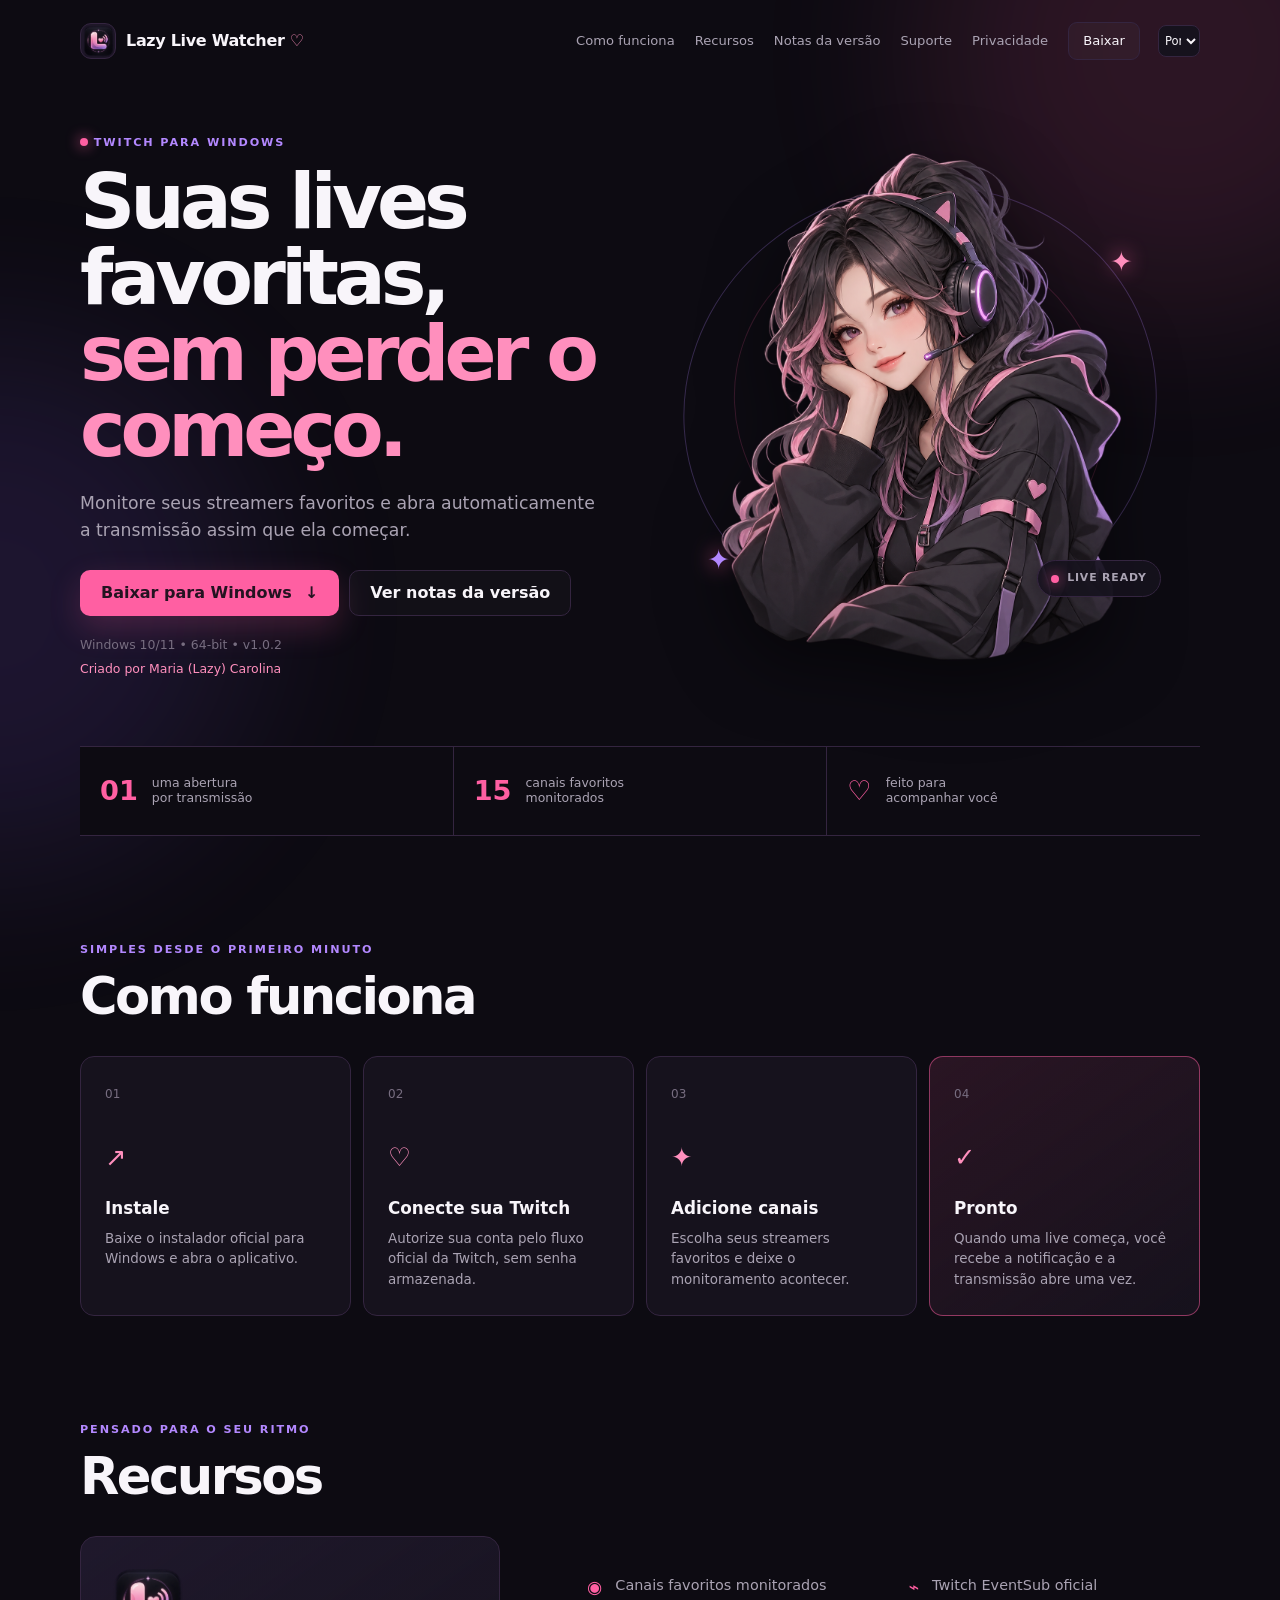
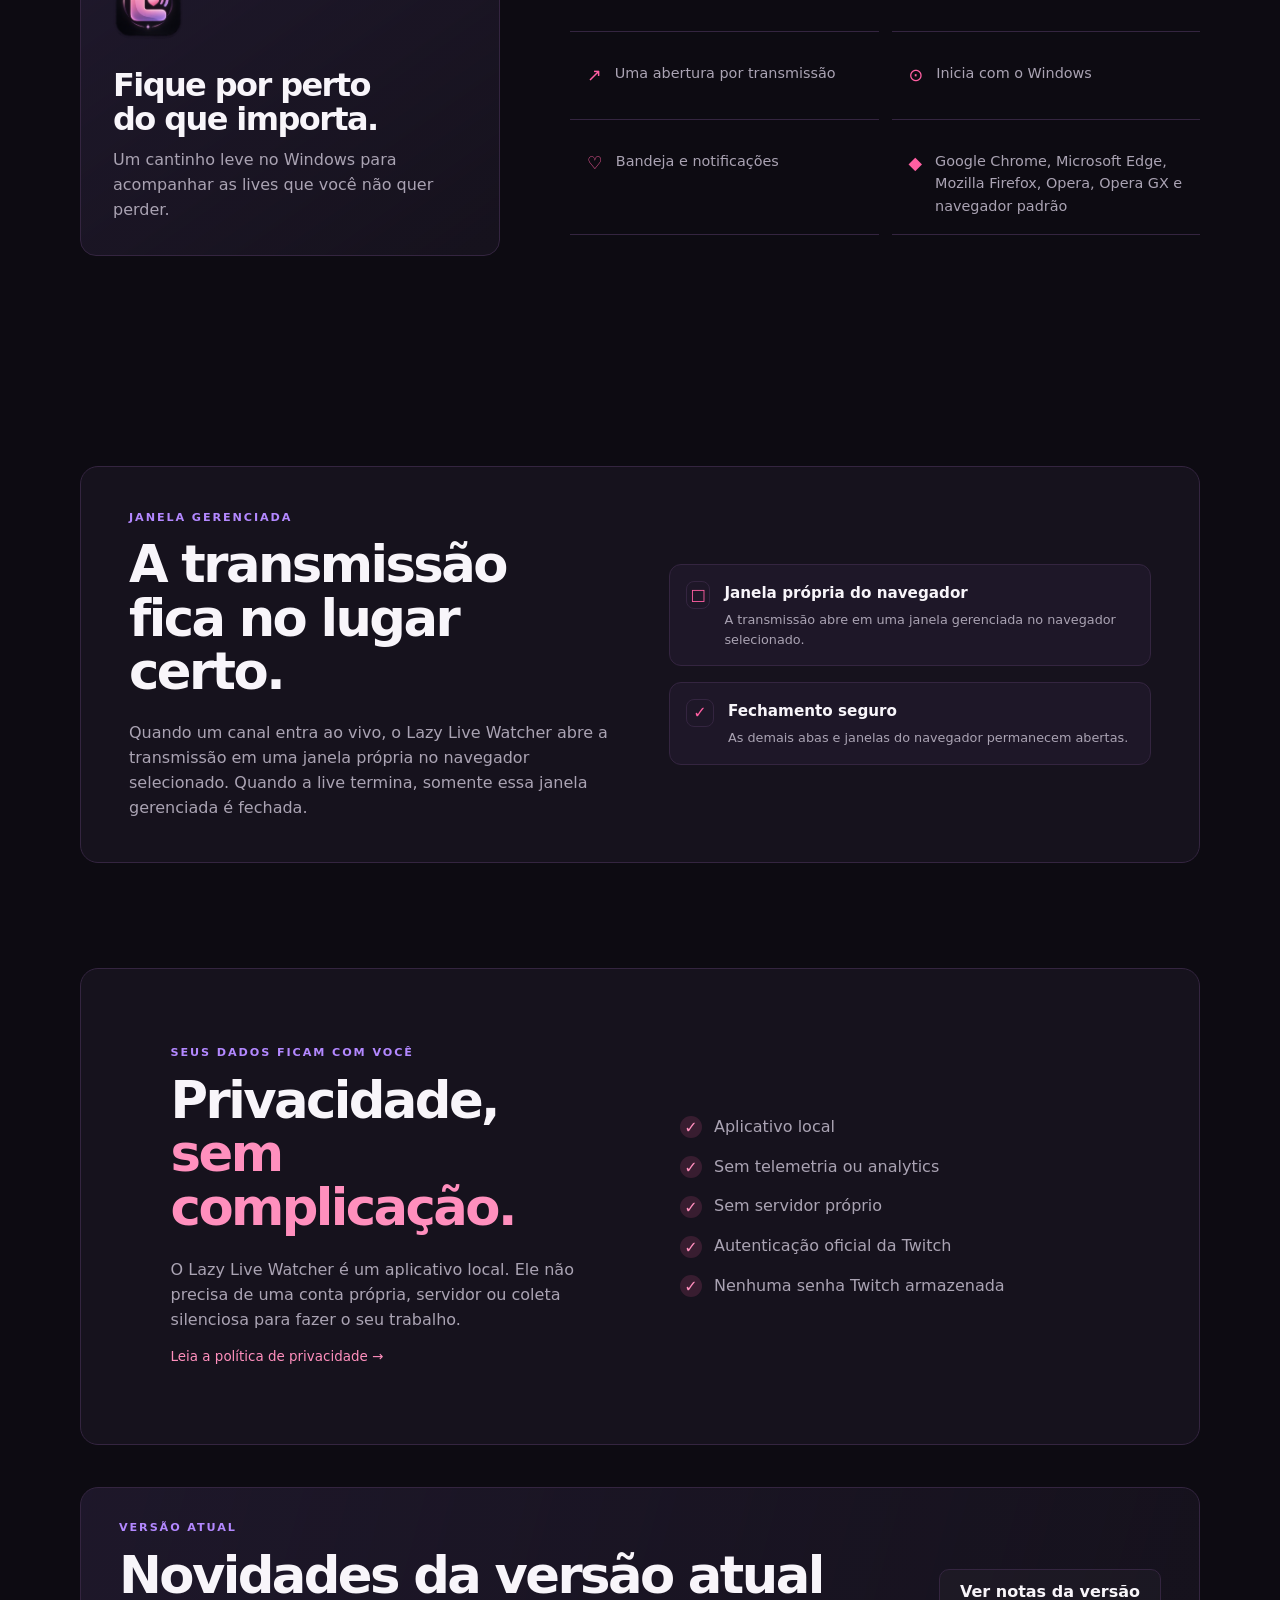
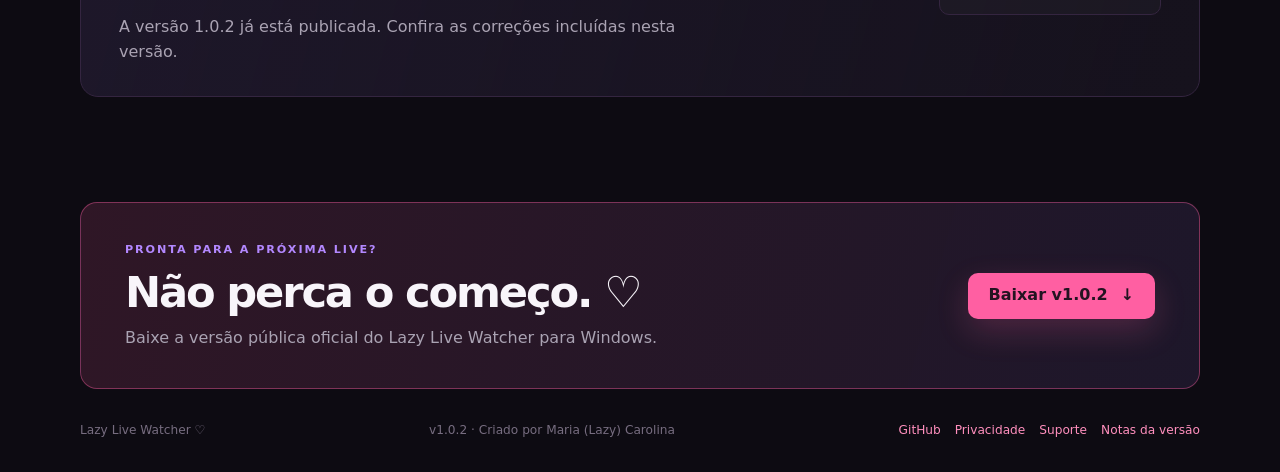
==== index.html @ 02b72f81 "Publish Lazy Live Watcher v1.0.2 site updates" ====
<!doctype html>
<html lang="pt-BR">
<head>
  <meta charset="utf-8">
  <meta name="viewport" content="width=device-width, initial-scale=1">
  <meta name="description" content="Lazy Live Watcher — monitor automático de transmissões da Twitch para Windows. Criado por Maria (Lazy) Carolina.">
  <meta name="theme-color" content="#0d0b12">
  <meta property="og:title" content="Lazy Live Watcher ♡">
  <meta property="og:description" content="Suas lives favoritas, sem perder o começo.">
  <meta property="og:type" content="website">
  <meta property="og:url" content="https://lazyswit.github.io/lazy-live-watcher/">
  <meta property="og:image" content="https://lazyswit.github.io/lazy-live-watcher/mascot.png">
  <title>Lazy Live Watcher ♡</title>
  <link rel="icon" href="favicon.ico">
  <link rel="stylesheet" href="styles.css">
  <script src="site.js?v=managed-window-1.0.2" defer></script>
</head>
<body>
  <div class="ambient ambient-one" aria-hidden="true"></div>
  <div class="ambient ambient-two" aria-hidden="true"></div>
  <header class="site-header shell">
    <a class="brand" href="index.html" aria-label="Lazy Live Watcher — início"><span class="brand-mark"><img src="logo.png" alt=""></span><span>Lazy Live Watcher <span class="heart">♡</span></span></a>
    <div class="header-tools">
      <nav aria-label="Navegação principal">
        <a href="index.html#como-funciona" data-i18n="nav.how">Como funciona</a><a href="index.html#recursos" data-i18n="nav.features">Recursos</a><a href="changelog.html" data-i18n="nav.releases">Notas da versão</a><a href="support.html" data-i18n="nav.support">Suporte</a><a href="privacy.html" data-i18n="nav.privacy">Privacidade</a><a class="nav-download" href="https://github.com/lazyswit/lazy-live-watcher/releases/download/v1.0.2/LazyLiveWatcher-Setup-1.0.2.exe" data-i18n="nav.download">Baixar</a>
      </nav>
      <label class="language-picker"><span class="sr-only" data-i18n="language.label">Idioma</span><select data-language aria-label="Idioma"><option value="pt-BR">Português (Brasil)</option><option value="en-US">English</option><option value="es-419">Español (Latinoamérica)</option></select></label>
    </div>
  </header>
  <main id="top">
    <section class="hero shell"><div class="hero-copy"><p class="eyebrow"><span class="dot"></span> <span data-i18n="hero.eyebrow">TWITCH PARA WINDOWS</span></p><h1 data-i18n="hero.title">Suas lives favoritas,<br><em>sem perder o começo.</em></h1><p class="hero-text" data-i18n="hero.text">Monitore seus streamers favoritos e abra automaticamente a transmissão assim que ela começar.</p><div class="hero-actions"><a class="button primary" href="https://github.com/lazyswit/lazy-live-watcher/releases/download/v1.0.2/LazyLiveWatcher-Setup-1.0.2.exe"><span data-i18n="hero.download">Baixar para Windows</span> <span aria-hidden="true">↓</span></a><a class="button ghost" href="changelog.html" data-i18n="hero.notes">Ver notas da versão</a></div><p class="platform" data-i18n="hero.platform">Windows 10/11 • 64-bit • v1.0.2</p><p class="credit">Criado por Maria (Lazy) Carolina</p></div><div class="hero-art" aria-label="Mascote original do Lazy Live Watcher"><div class="art-ring ring-one"></div><div class="art-ring ring-two"></div><span class="spark spark-one" aria-hidden="true">✦</span><span class="spark spark-two" aria-hidden="true">✦</span><img src="mascot.png" alt="Mascote gamer do Lazy Live Watcher"><div class="live-badge"><span class="dot"></span> <span data-i18n="hero.badge">LIVE READY</span></div></div></section>
    <section class="trust-strip shell" aria-label="Resumo do aplicativo"><div><strong>01</strong><span data-i18n="trust.one">uma abertura<br>por transmissão</span></div><div><strong>15</strong><span data-i18n="trust.two">canais<br>monitorados</span></div><div><strong>♡</strong><span data-i18n="trust.three">feito para<br>acompanhar você</span></div></section>
    <section class="section shell" id="como-funciona"><div class="section-heading"><p class="eyebrow" data-i18n="how.eyebrow">SIMPLES DESDE O PRIMEIRO MINUTO</p><h2 data-i18n="how.title">Como funciona</h2></div><div class="steps"><article class="step-card"><span class="step-number">01</span><span class="step-icon">↗</span><h3 data-i18n="how.install.title">Instale</h3><p data-i18n="how.install.text">Baixe o instalador oficial para Windows e abra o aplicativo.</p></article><article class="step-card"><span class="step-number">02</span><span class="step-icon">♡</span><h3 data-i18n="how.connect.title">Conecte sua Twitch</h3><p data-i18n="how.connect.text">Autorize sua conta pelo fluxo oficial da Twitch, sem senha armazenada.</p></article><article class="step-card"><span class="step-number">03</span><span class="step-icon">✦</span><h3 data-i18n="how.add.title">Adicione canais</h3><p data-i18n="how.add.text">Escolha seus streamers favoritos e deixe o monitoramento acontecer.</p></article><article class="step-card featured"><span class="step-number">04</span><span class="step-icon">✓</span><h3 data-i18n="how.ready.title">Pronto</h3><p data-i18n="how.ready.text">Quando uma live começa, você recebe a notificação e a transmissão abre uma vez.</p></article></div></section>
    <section class="section feature-section shell" id="recursos"><div class="section-heading"><p class="eyebrow" data-i18n="features.eyebrow">PENSADO PARA O SEU RITMO</p><h2 data-i18n="features.title">Recursos</h2></div><div class="feature-layout"><div class="feature-intro"><img src="logo.png" alt="Logo Lazy Live Watcher" class="feature-logo"><h3 data-i18n="features.intro.title">Fique por perto<br>do que importa.</h3><p data-i18n="features.intro.text">Um cantinho leve no Windows para acompanhar as lives que você não quer perder.</p></div><div class="feature-grid"><div class="feature-item"><span>◉</span><p data-i18n="features.channels">Vários canais monitorados</p></div><div class="feature-item"><span>⌁</span><p data-i18n="features.eventsub">Twitch EventSub oficial</p></div><div class="feature-item"><span>↗</span><p data-i18n="features.once">Uma abertura por transmissão</p></div><div class="feature-item"><span>⊙</span><p data-i18n="features.startup">Inicia com o Windows</p></div><div class="feature-item"><span>♡</span><p data-i18n="features.tray">Bandeja e notificações</p></div><div class="feature-item"><span>◆</span><p data-i18n="features.browsers">Chrome, Edge, Firefox, Opera, Opera GX e navegador padrão</p></div></div></div></section>
    <section class="section shell"><div class="split-card"><div><p class="eyebrow" data-i18n="managed.eyebrow">JANELA GERENCIADA</p><h2 data-i18n="managed.title">A transmissão fica no lugar certo.</h2><p data-i18n="managed.text">Quando um canal entra ao vivo, o Lazy Live Watcher abre a transmissão em uma janela própria no navegador selecionado. Quando a live termina, somente essa janela gerenciada é fechada.</p></div><div class="mode-list"><div><span class="mode-icon">□</span><div><strong data-i18n="modes.window.title">Janela própria do navegador</strong><p data-i18n="modes.window.text">A transmissão abre em uma janela gerenciada no navegador selecionado.</p></div></div><div><span class="mode-icon">✓</span><div><strong data-i18n="modes.managed.title">Fechamento seguro</strong><p data-i18n="modes.managed.text">As demais abas e janelas do navegador permanecem abertas.</p></div></div></div></div></section>
    <section class="privacy-section shell" id="privacidade"><div class="privacy-copy"><p class="eyebrow" data-i18n="privacy.eyebrow">SEUS DADOS FICAM COM VOCÊ</p><h2 data-i18n="privacy.title">Privacidade,<br><em>sem complicação.</em></h2><p data-i18n="privacy.text">O Lazy Live Watcher é um aplicativo local. Ele não precisa de uma conta própria, servidor ou coleta silenciosa para fazer o seu trabalho.</p><a class="text-link" href="privacy.html" data-i18n="privacy.more">Leia a política de privacidade →</a></div><div class="privacy-list"><div><span>✓</span><span data-i18n="privacy.local">Aplicativo local</span></div><div><span>✓</span><span data-i18n="privacy.noTracking">Sem telemetria ou analytics</span></div><div><span>✓</span><span data-i18n="privacy.noServer">Sem servidor próprio</span></div><div><span>✓</span><span data-i18n="privacy.official">Autenticação oficial da Twitch</span></div><div><span>✓</span><span data-i18n="privacy.noPassword">Nenhuma senha Twitch armazenada</span></div></div></section>
    <section class="section shell next-section"><div class="next-card"><div><p class="eyebrow" data-i18n="next.eyebrow">VERSÃO ATUAL</p><h2 data-i18n="next.title">Novidades da versão atual</h2><p data-i18n="next.text">A versão 1.0.2 já está publicada. Confira as melhorias incluídas nesta versão.</p></div><a class="button ghost" href="changelog.html" data-i18n="next.button">Ver notas da versão</a></div></section>
    <section class="download-card shell"><div><p class="eyebrow" data-i18n="download.eyebrow">PRONTA PARA A PRÓXIMA LIVE?</p><h2 data-i18n="download.title">Não perca o começo. ♡</h2><p data-i18n="download.text">Baixe a versão pública oficial do Lazy Live Watcher para Windows.</p></div><a class="button primary" href="https://github.com/lazyswit/lazy-live-watcher/releases/download/v1.0.2/LazyLiveWatcher-Setup-1.0.2.exe"><span data-i18n="download.button">Baixar v1.0.2</span> <span aria-hidden="true">↓</span></a></section>
  </main>
  <footer class="site-footer shell"><span>Lazy Live Watcher ♡</span><span>v1.0.2 · Criado por Maria (Lazy) Carolina</span><span class="footer-links"><a href="https://github.com/lazyswit/lazy-live-watcher">GitHub</a><a href="privacy.html" data-i18n="nav.privacy">Privacidade</a><a href="support.html" data-i18n="nav.support">Suporte</a><a href="changelog.html" data-i18n="nav.releases">Notas da versão</a></span></footer>
</body>
</html>
---- styles.css ----
:root { --bg:#0d0b12; --panel:#16121d; --panel-2:#1e1728; --ink:#f8f5fa; --muted:#aaa3b3; --dim:#776d80; --pink:#ff5fa2; --pink-soft:#ff8fbd; --lilac:#b388ff; --violet:#8a5cf6; --line:#342540; --shell:min(1120px,calc(100% - 48px)); }
* { box-sizing:border-box; } html { scroll-behavior:smooth; } body { margin:0; color:var(--ink); background:var(--bg); font-family:"Segoe UI",system-ui,sans-serif; line-height:1.55; overflow-x:hidden; } a { color:inherit; text-decoration:none; } button,select { font:inherit; } .shell { width:var(--shell); margin-inline:auto; } .sr-only { position:absolute;width:1px;height:1px;padding:0;margin:-1px;overflow:hidden;clip:rect(0,0,0,0);white-space:nowrap;border:0; }
.ambient { position:fixed;width:520px;height:520px;border-radius:50%;filter:blur(90px);opacity:.13;pointer-events:none;z-index:-1; }.ambient-one{background:var(--pink);top:-210px;right:-160px}.ambient-two{background:var(--violet);bottom:4%;left:-270px}.site-header{display:flex;align-items:center;justify-content:space-between;gap:24px;padding:22px 0}.brand{display:inline-flex;align-items:center;gap:10px;font-weight:700;letter-spacing:-.02em;white-space:nowrap}.brand-mark{display:grid;place-items:center;width:36px;height:36px;overflow:hidden;border:1px solid var(--line);border-radius:11px;background:var(--panel-2)}.brand-mark img{width:31px;height:31px;object-fit:cover}.heart,em{color:var(--pink-soft);font-style:normal}.header-tools{display:flex;align-items:center;gap:18px}nav{display:flex;align-items:center;gap:20px;color:var(--muted);font-size:.82rem}nav a,.footer-links a,.text-link{transition:color .2s ease}nav a:hover,.footer-links a:hover,.text-link:hover{color:var(--ink)}.nav-download{padding:8px 14px;color:var(--ink);border:1px solid var(--line);border-radius:9px;background:rgba(255,255,255,.03)}.language-picker select{width:42px;padding:7px 2px;color:var(--ink);border:1px solid var(--line);border-radius:8px;background:var(--panel);font-size:.72rem;cursor:pointer}.language-picker select:focus-visible,a:focus-visible,.button:focus-visible{outline:2px solid var(--pink-soft);outline-offset:3px}
.hero{display:grid;grid-template-columns:1fr 1fr;align-items:center;min-height:590px;padding:52px 0 68px}.eyebrow{margin:0 0 12px;color:var(--lilac);font-size:.7rem;font-weight:700;letter-spacing:.17em}.dot{display:inline-block;width:8px;height:8px;border-radius:50%;background:var(--pink);box-shadow:0 0 14px var(--pink)}h1,h2,h3,p{margin-top:0}h1{max-width:650px;margin-bottom:22px;font-size:clamp(2.8rem,6vw,5.4rem);line-height:.99;letter-spacing:-.065em}.hero-text{max-width:520px;margin-bottom:27px;color:var(--muted);font-size:1.08rem}.hero-actions{display:flex;flex-wrap:wrap;gap:10px}.button{display:inline-flex;align-items:center;justify-content:center;gap:13px;min-height:46px;padding:0 20px;border:1px solid transparent;border-radius:10px;font-weight:700;transition:transform .2s ease,background .2s ease,border-color .2s ease}.button:hover{transform:translateY(-2px)}.button.primary{color:#241321;background:var(--pink);box-shadow:0 12px 32px rgba(255,95,162,.2)}.button.primary:hover{background:var(--pink-soft)}.button.ghost{color:var(--ink);border-color:var(--line);background:rgba(255,255,255,.025)}.button.ghost:hover{border-color:var(--lilac);background:var(--panel-2)}.platform,.credit{color:var(--dim);font-size:.78rem}.platform{margin:19px 0 4px}.credit{margin:0;color:var(--pink-soft)}
.hero-art{position:relative;display:grid;place-items:center;min-height:500px}.hero-art>img{position:relative;z-index:2;width:min(78%,430px);filter:drop-shadow(0 24px 34px rgba(0,0,0,.5));animation:float 7s ease-in-out infinite}.art-ring{position:absolute;border:1px solid rgba(179,136,255,.25);border-radius:50%;transform:rotate(-16deg)}.ring-one{width:min(85%,490px);height:min(85%,490px)}.ring-two{width:min(67%,380px);height:min(67%,380px);border-color:rgba(255,95,162,.18);transform:rotate(22deg)}.spark{position:absolute;z-index:3;color:var(--pink-soft);font-size:1.7rem;text-shadow:0 0 20px var(--pink)}.spark-one{top:18%;right:12%}.spark-two{bottom:16%;left:12%;color:var(--lilac)}.live-badge{position:absolute;right:7%;bottom:13%;z-index:4;display:flex;align-items:center;gap:8px;padding:9px 13px;border:1px solid var(--line);border-radius:20px;background:rgba(22,18,29,.9);color:var(--muted);font-size:.68rem;font-weight:700;letter-spacing:.08em}@keyframes float{0%,100%{transform:translateY(0) rotate(0)}50%{transform:translateY(-10px) rotate(1deg)}}
.trust-strip{display:grid;grid-template-columns:repeat(3,1fr);gap:1px;border-top:1px solid var(--line);border-bottom:1px solid var(--line);background:var(--line)}.trust-strip>div{display:flex;align-items:center;gap:14px;min-height:88px;padding:15px 20px;background:var(--bg)}.trust-strip strong{color:var(--pink);font-size:1.7rem}.trust-strip span{color:var(--muted);font-size:.78rem;line-height:1.2}.section{padding:105px 0 0}.section-heading{margin-bottom:32px}.section-heading h2,.privacy-copy h2,.download-card h2,.split-card h2,.next-card h2{margin-bottom:0;font-size:clamp(2rem,4vw,3.4rem);line-height:1.05;letter-spacing:-.05em}.steps{display:grid;grid-template-columns:repeat(4,1fr);gap:12px}.step-card{position:relative;min-height:232px;padding:24px;border:1px solid var(--line);border-radius:14px;background:var(--panel)}.step-card.featured{border-color:rgba(255,95,162,.5);background:linear-gradient(145deg,rgba(255,95,162,.12),var(--panel))}.step-number{color:var(--dim);font-size:.75rem}.step-icon{display:block;margin:32px 0 17px;color:var(--pink-soft);font-size:1.6rem}.step-card h3{margin-bottom:8px;font-size:1.05rem}.step-card p{margin:0;color:var(--muted);font-size:.84rem}
.feature-section{padding-bottom:105px}.feature-layout{display:grid;grid-template-columns:.8fr 1.2fr;gap:70px;align-items:center}.feature-intro{padding:32px;border:1px solid var(--line);border-radius:16px;background:linear-gradient(145deg,rgba(179,136,255,.11),var(--panel))}.feature-logo{width:70px;height:70px;margin-bottom:22px;border-radius:19px}.feature-intro h3{margin-bottom:12px;font-size:2rem;line-height:1.05;letter-spacing:-.05em}.feature-intro p{margin-bottom:0;color:var(--muted)}.feature-grid{display:grid;grid-template-columns:repeat(2,1fr);gap:13px}.feature-item{display:flex;align-items:flex-start;gap:13px;min-height:75px;padding:17px;border-bottom:1px solid var(--line)}.feature-item span{color:var(--pink);font-size:1.1rem}.feature-item p{margin:0;color:var(--muted);font-size:.9rem}.split-card,.privacy-section,.next-card{border:1px solid var(--line);border-radius:18px;background:var(--panel)}.split-card{display:grid;grid-template-columns:1fr 1fr;gap:58px;align-items:center;padding:42px 48px}.split-card>div:first-child>p:last-child{max-width:500px;margin:22px 0 0;color:var(--muted)}.mode-list{display:grid;gap:16px;position:relative}.mode-list>div{display:flex;align-items:flex-start;gap:14px;padding:16px;border:1px solid var(--line);border-radius:12px;background:var(--panel-2)}.mode-icon{display:grid;place-items:center;width:28px;height:28px;color:var(--pink);border:1px solid var(--line);border-radius:8px}.mode-list strong{font-size:.95rem}.mode-list p{margin:4px 0 0;color:var(--muted);font-size:.8rem}.coming-badge{justify-self:end;color:var(--pink-soft);font-size:.73rem;letter-spacing:.08em;text-transform:uppercase}.privacy-section{display:grid;grid-template-columns:1fr 1fr;gap:80px;align-items:center;margin-top:105px;padding:75px 7%}.privacy-copy>p:not(.eyebrow){max-width:440px;margin:23px 0 12px;color:var(--muted)}.privacy-list{display:grid;gap:15px}.privacy-list div{display:flex;align-items:center;gap:12px;color:var(--muted)}.privacy-list div>span:first-child{display:grid;place-items:center;width:22px;height:22px;border-radius:50%;background:rgba(255,95,162,.15);color:var(--pink-soft)}.text-link{color:var(--pink-soft);font-size:.84rem}.next-section{padding-top:42px}.next-card{display:flex;align-items:center;justify-content:space-between;gap:30px;padding:31px 38px;background:linear-gradient(105deg,rgba(179,136,255,.1),var(--panel))}.next-card p:last-child{max-width:620px;margin:13px 0 0;color:var(--muted)}.download-card{display:flex;align-items:center;justify-content:space-between;gap:30px;margin-top:105px;padding:38px 44px;border:1px solid rgba(255,95,162,.4);border-radius:17px;background:linear-gradient(105deg,rgba(255,95,162,.14),rgba(179,136,255,.1))}.download-card h2{font-size:clamp(1.8rem,4vw,2.7rem)}.download-card p:last-child{margin:10px 0 0;color:var(--muted)}.site-footer{display:flex;align-items:center;justify-content:space-between;gap:20px;padding:32px 0;color:var(--dim);font-size:.76rem}.site-footer a{color:var(--pink-soft)}.footer-links{display:flex;gap:14px;flex-wrap:wrap}
.page-hero{padding:70px 0 52px;max-width:790px}.page-hero h1{margin-bottom:18px;font-size:clamp(2.7rem,6vw,4.8rem)}.page-hero p:last-child{max-width:650px;color:var(--muted);font-size:1.05rem}.content-grid{display:grid;grid-template-columns:repeat(2,1fr);gap:16px;padding-bottom:95px}.content-card{padding:28px;border:1px solid var(--line);border-radius:15px;background:var(--panel)}.content-card.wide{grid-column:1/-1}.content-card h2,.content-card h3{margin-bottom:10px}.content-card p,.content-card li{color:var(--muted)}.content-card ul{padding-left:20px;margin-bottom:0}.content-card li+li{margin-top:8px}.release-card{position:relative;padding:33px;border:1px solid var(--line);border-radius:16px;background:var(--panel)}.release-card+.release-card{margin-top:16px}.release-card.upcoming{border-color:rgba(179,136,255,.5);background:linear-gradient(145deg,rgba(179,136,255,.1),var(--panel))}.release-header{display:flex;align-items:flex-start;justify-content:space-between;gap:18px;margin-bottom:25px}.release-header h2{margin:0;font-size:1.8rem}.release-header p{margin:5px 0 0;color:var(--muted)}.badge{display:inline-flex;padding:6px 10px;border-radius:999px;color:var(--bg);background:var(--pink);font-size:.68rem;font-weight:800;letter-spacing:.08em;white-space:nowrap}.badge.soon{color:var(--ink);background:var(--lilac)}.release-columns{display:grid;grid-template-columns:repeat(3,1fr);gap:26px}.release-columns h3{color:var(--pink-soft);font-size:.78rem;letter-spacing:.12em;text-transform:uppercase}.release-columns ul{padding-left:19px;margin:0;color:var(--muted)}.release-columns li+li{margin-top:8px}.faq-grid{display:grid;grid-template-columns:repeat(2,1fr);gap:8px 28px}.faq-grid p{padding:13px 0;margin:0;border-bottom:1px solid var(--line)}.faq-grid strong{color:var(--ink);font-size:.9rem}.faq-grid span{color:var(--muted);font-size:.84rem}
@media(max-width:1000px){nav{gap:13px}.hero{min-height:530px}.steps{grid-template-columns:repeat(2,1fr)}.feature-layout{gap:35px}.release-columns{grid-template-columns:1fr 1fr}}@media(max-width:850px){:root{--shell:min(100% - 34px,680px)}.site-header{align-items:flex-start;flex-direction:column}.header-tools{width:100%;justify-content:space-between}.header-tools nav a:not(.nav-download){display:none}.hero{grid-template-columns:1fr;min-height:0;padding:55px 0 30px}.hero-copy{text-align:center}.hero-text{margin-inline:auto}.hero-actions{justify-content:center}.hero-art{min-height:390px}.hero-art>img{width:min(78%,350px)}.trust-strip>div{padding-inline:12px}.feature-layout,.privacy-section,.split-card{grid-template-columns:1fr;gap:32px}.privacy-section{padding:34px 27px}.split-card{padding:32px 26px}.content-grid{grid-template-columns:1fr}.content-card.wide{grid-column:auto}.faq-grid{grid-template-columns:1fr}}@media(max-width:520px){:root{--shell:calc(100% - 28px)}.site-header{padding:17px 0}.brand{font-size:.9rem}.header-tools{gap:8px}.nav-download{padding:7px 11px}.language-picker select{width:39px}.hero{padding-top:40px}.hero h1{font-size:clamp(2.45rem,13vw,3.6rem)}.hero-text{font-size:.98rem}.hero-art{min-height:320px}.hero-art>img{width:min(83%,290px)}.ring-one{width:94%;height:94%}.ring-two{width:74%;height:74%}.live-badge{right:0;bottom:8%}.trust-strip{grid-template-columns:1fr}.trust-strip>div{min-height:62px;justify-content:center}.section{padding-top:80px}.steps,.feature-grid,.release-columns{grid-template-columns:1fr}.step-card{min-height:0}.feature-section{padding-bottom:80px}.download-card,.next-card{align-items:flex-start;flex-direction:column}.download-card{margin-top:80px;padding:28px 22px}.next-card{padding:26px 22px}.site-footer{align-items:flex-start;flex-direction:column;gap:9px;padding:24px 0}.page-hero{padding:48px 0 35px}.page-hero h1{font-size:clamp(2.4rem,12vw,3.5rem)}.content-card,.release-card{padding:24px 20px}.release-header{flex-direction:column}.badge{align-self:flex-start}}
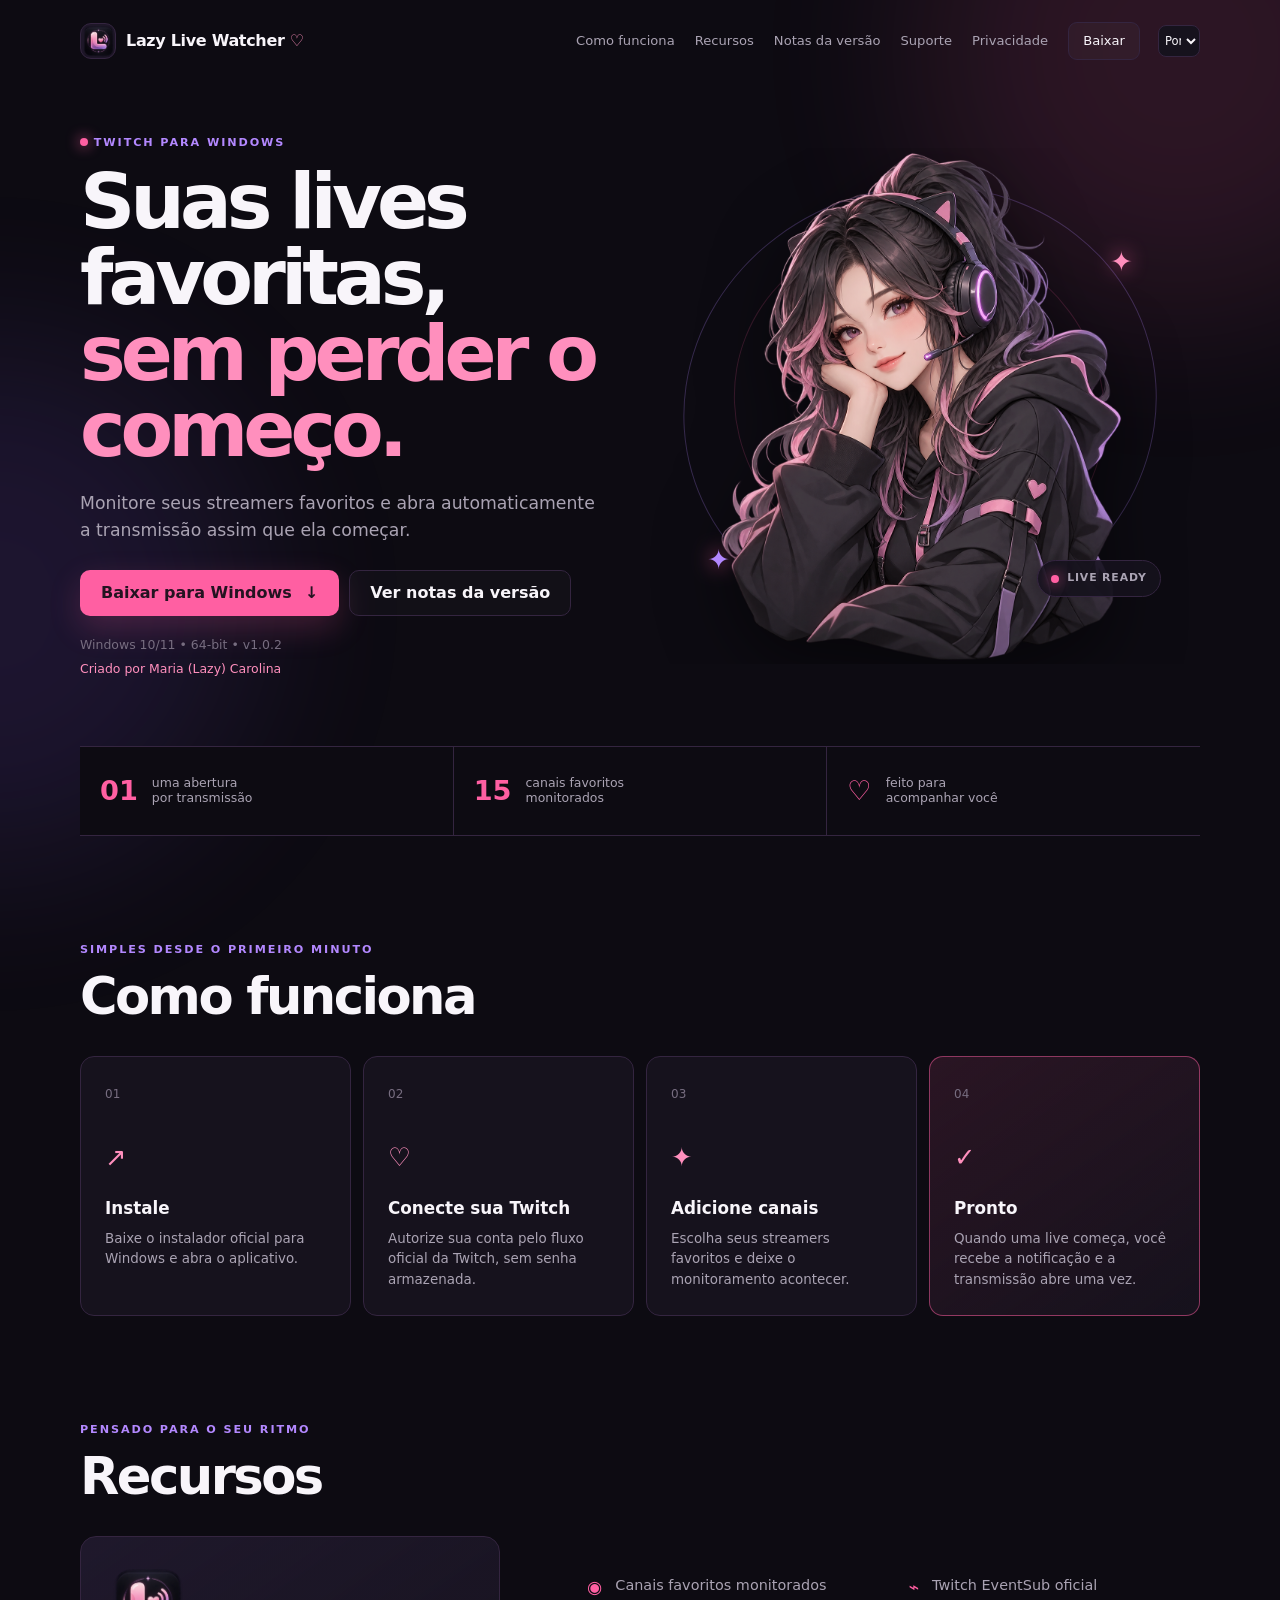
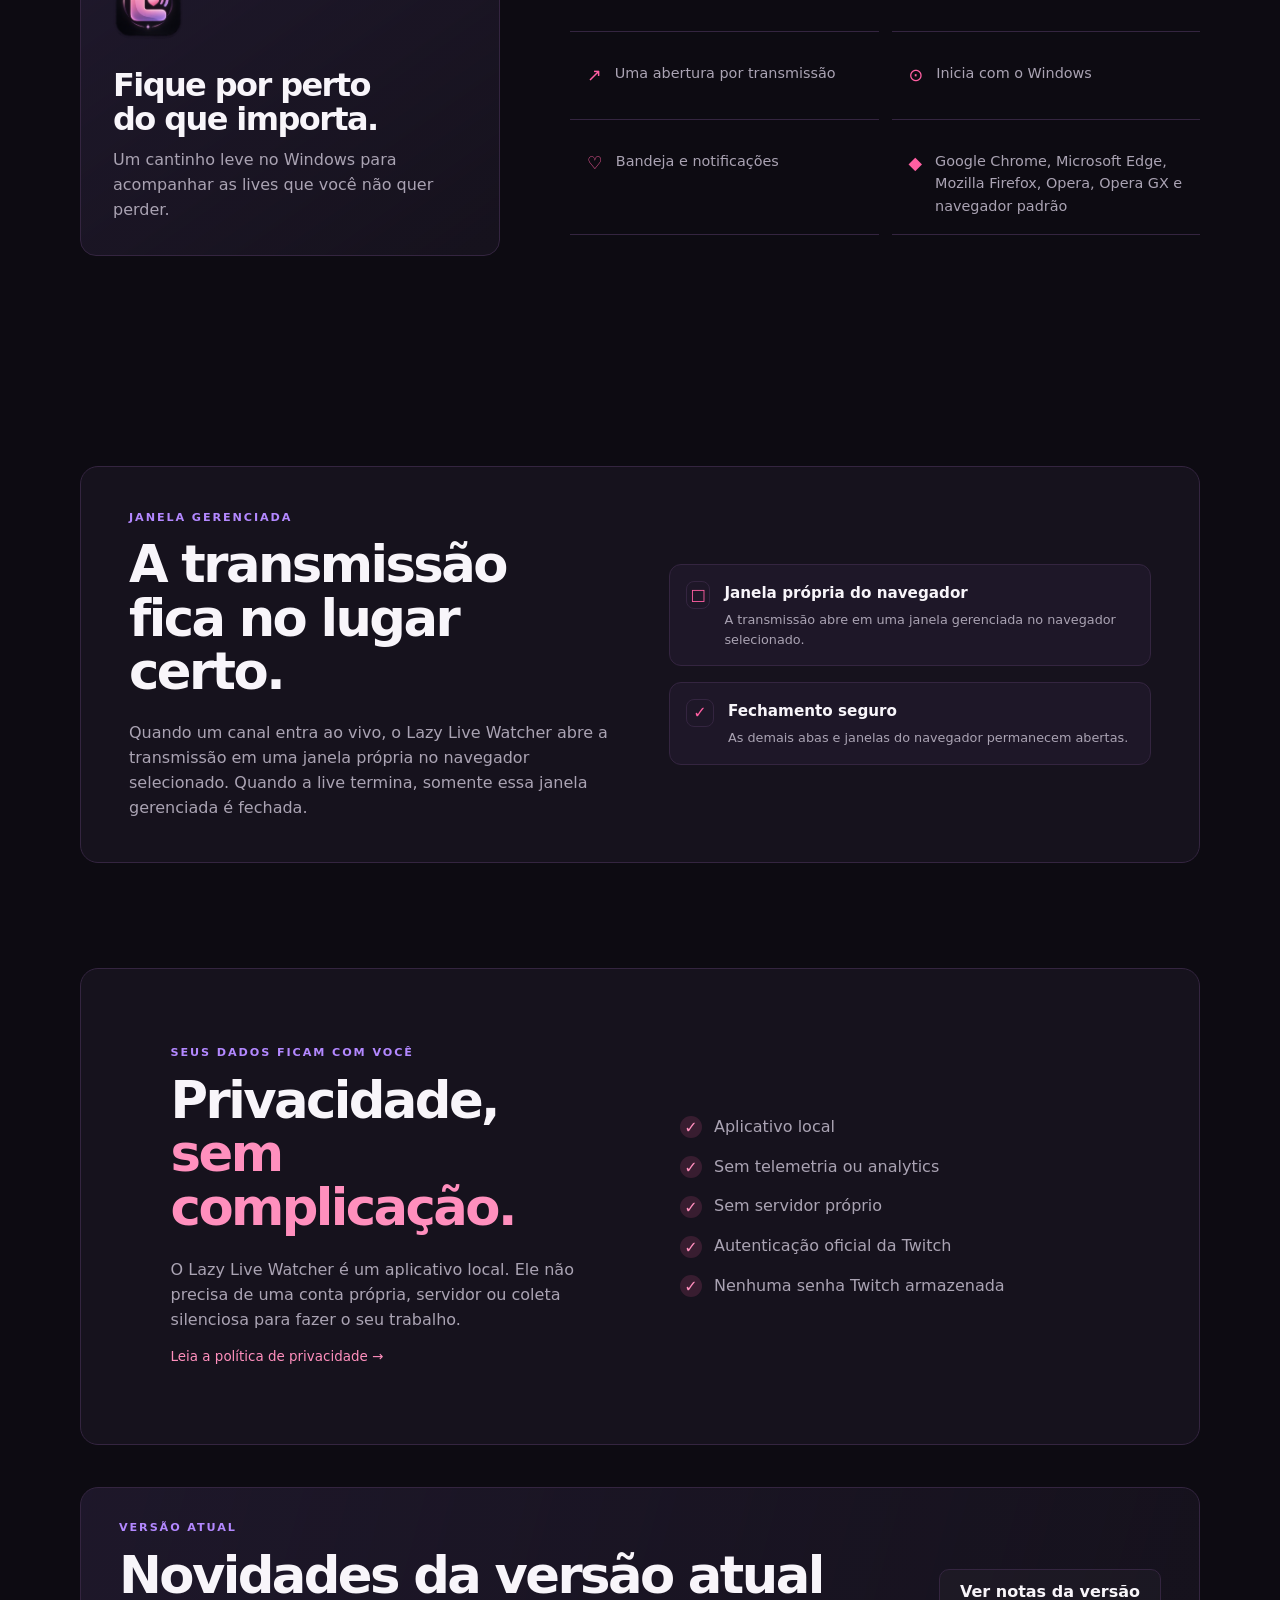
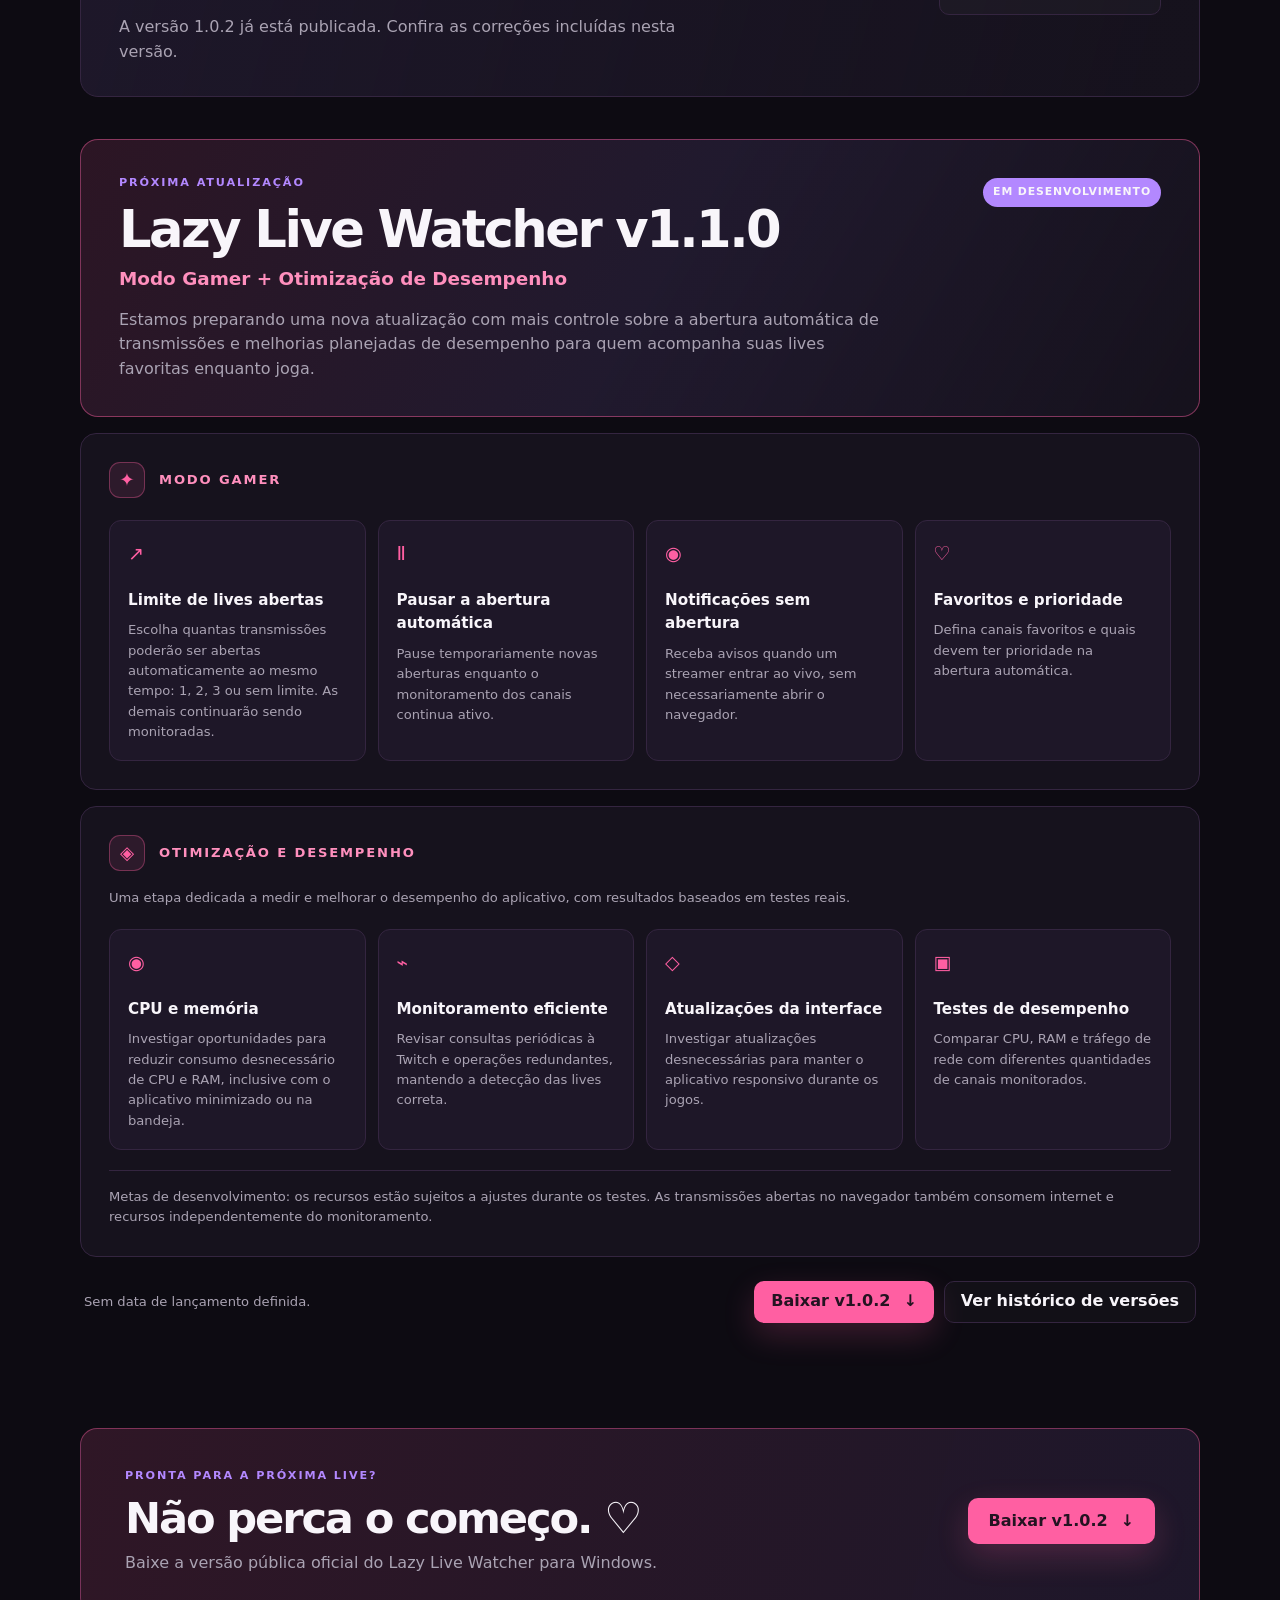
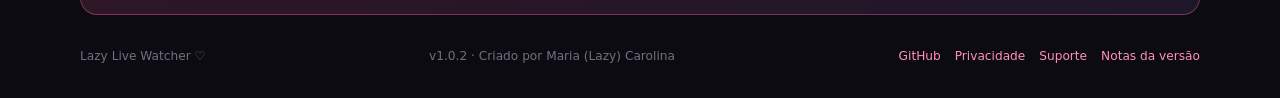
==== commit 94b0f997: "site: announce upcoming v1.1.0 gamer mode and performance improvements" ====
--- a/index.html
+++ b/index.html
@@ -35,6 +35,7 @@
     <section class="section shell"><div class="split-card"><div><p class="eyebrow" data-i18n="managed.eyebrow">JANELA GERENCIADA</p><h2 data-i18n="managed.title">A transmissão fica no lugar certo.</h2><p data-i18n="managed.text">Quando um canal entra ao vivo, o Lazy Live Watcher abre a transmissão em uma janela própria no navegador selecionado. Quando a live termina, somente essa janela gerenciada é fechada.</p></div><div class="mode-list"><div><span class="mode-icon">□</span><div><strong data-i18n="modes.window.title">Janela própria do navegador</strong><p data-i18n="modes.window.text">A transmissão abre em uma janela gerenciada no navegador selecionado.</p></div></div><div><span class="mode-icon">✓</span><div><strong data-i18n="modes.managed.title">Fechamento seguro</strong><p data-i18n="modes.managed.text">As demais abas e janelas do navegador permanecem abertas.</p></div></div></div></div></section>
     <section class="privacy-section shell" id="privacidade"><div class="privacy-copy"><p class="eyebrow" data-i18n="privacy.eyebrow">SEUS DADOS FICAM COM VOCÊ</p><h2 data-i18n="privacy.title">Privacidade,<br><em>sem complicação.</em></h2><p data-i18n="privacy.text">O Lazy Live Watcher é um aplicativo local. Ele não precisa de uma conta própria, servidor ou coleta silenciosa para fazer o seu trabalho.</p><a class="text-link" href="privacy.html" data-i18n="privacy.more">Leia a política de privacidade →</a></div><div class="privacy-list"><div><span>✓</span><span data-i18n="privacy.local">Aplicativo local</span></div><div><span>✓</span><span data-i18n="privacy.noTracking">Sem telemetria ou analytics</span></div><div><span>✓</span><span data-i18n="privacy.noServer">Sem servidor próprio</span></div><div><span>✓</span><span data-i18n="privacy.official">Autenticação oficial da Twitch</span></div><div><span>✓</span><span data-i18n="privacy.noPassword">Nenhuma senha Twitch armazenada</span></div></div></section>
     <section class="section shell next-section"><div class="next-card"><div><p class="eyebrow" data-i18n="next.eyebrow">VERSÃO ATUAL</p><h2 data-i18n="next.title">Novidades da versão atual</h2><p data-i18n="next.text">A versão 1.0.2 já está publicada. Confira as melhorias incluídas nesta versão.</p></div><a class="button ghost" href="changelog.html" data-i18n="next.button">Ver notas da versão</a></div></section>
+    <section class="section shell roadmap-section" id="v1-1-0"><div class="roadmap-hero"><div><p class="eyebrow" data-i18n="roadmap.eyebrow">PRÓXIMA ATUALIZAÇÃO</p><h2 data-i18n="roadmap.title">Lazy Live Watcher v1.1.0</h2><h3 data-i18n="roadmap.subtitle">Modo Gamer + Otimização de Desempenho</h3><p data-i18n="roadmap.intro">Estamos preparando uma nova atualização com mais controle sobre a abertura automática de transmissões e melhorias planejadas de desempenho para quem acompanha suas lives favoritas enquanto joga.</p></div><span class="badge soon" data-i18n="roadmap.status">EM DESENVOLVIMENTO</span></div><div class="roadmap-blocks"><div class="roadmap-block"><div class="roadmap-block-heading"><span class="roadmap-block-icon" aria-hidden="true">✦</span><h3 data-i18n="roadmap.block.gamer">MODO GAMER</h3></div><div class="roadmap-grid"><article class="roadmap-item"><span class="roadmap-icon" aria-hidden="true">↗</span><h4 data-i18n="roadmap.gamer.limit.title">Limite de lives abertas</h4><p data-i18n="roadmap.gamer.limit.text">Escolha quantas transmissões poderão ser abertas automaticamente ao mesmo tempo: 1, 2, 3 ou sem limite. As demais continuarão sendo monitoradas.</p></article><article class="roadmap-item"><span class="roadmap-icon" aria-hidden="true">Ⅱ</span><h4 data-i18n="roadmap.gamer.pause.title">Pausar a abertura automática</h4><p data-i18n="roadmap.gamer.pause.text">Pause temporariamente novas aberturas enquanto o monitoramento dos canais continua ativo.</p></article><article class="roadmap-item"><span class="roadmap-icon" aria-hidden="true">◉</span><h4 data-i18n="roadmap.gamer.notifications.title">Notificações sem abertura</h4><p data-i18n="roadmap.gamer.notifications.text">Receba avisos quando um streamer entrar ao vivo, sem necessariamente abrir o navegador.</p></article><article class="roadmap-item"><span class="roadmap-icon" aria-hidden="true">♡</span><h4 data-i18n="roadmap.gamer.priority.title">Favoritos e prioridade</h4><p data-i18n="roadmap.gamer.priority.text">Defina canais favoritos e quais devem ter prioridade na abertura automática.</p></article></div></div><div class="roadmap-block roadmap-performance"><div class="roadmap-block-heading"><span class="roadmap-block-icon" aria-hidden="true">◈</span><h3 data-i18n="roadmap.block.performance">OTIMIZAÇÃO E DESEMPENHO</h3></div><p class="roadmap-block-intro" data-i18n="roadmap.performance.intro">Uma etapa dedicada a medir e melhorar o desempenho do aplicativo, com resultados baseados em testes reais.</p><div class="roadmap-grid"><article class="roadmap-item"><span class="roadmap-icon" aria-hidden="true">◉</span><h4 data-i18n="roadmap.performance.cpu.title">CPU e memória</h4><p data-i18n="roadmap.performance.cpu.text">Investigar oportunidades para reduzir consumo desnecessário de CPU e RAM, inclusive com o aplicativo minimizado ou na bandeja.</p></article><article class="roadmap-item"><span class="roadmap-icon" aria-hidden="true">⌁</span><h4 data-i18n="roadmap.performance.monitoring.title">Monitoramento eficiente</h4><p data-i18n="roadmap.performance.monitoring.text">Revisar consultas periódicas à Twitch e operações redundantes, mantendo a detecção das lives correta.</p></article><article class="roadmap-item"><span class="roadmap-icon" aria-hidden="true">◇</span><h4 data-i18n="roadmap.performance.ui.title">Atualizações da interface</h4><p data-i18n="roadmap.performance.ui.text">Investigar atualizações desnecessárias para manter o aplicativo responsivo durante os jogos.</p></article><article class="roadmap-item"><span class="roadmap-icon" aria-hidden="true">▣</span><h4 data-i18n="roadmap.performance.tests.title">Testes de desempenho</h4><p data-i18n="roadmap.performance.tests.text">Comparar CPU, RAM e tráfego de rede com diferentes quantidades de canais monitorados.</p></article></div><p class="roadmap-note" data-i18n="roadmap.performance.note">Metas de desenvolvimento: os recursos estão sujeitos a ajustes durante os testes. As transmissões abertas no navegador também consomem internet e recursos independentemente do monitoramento.</p></div></div><div class="roadmap-footer"><p data-i18n="roadmap.status.note">Sem data de lançamento definida.</p><div class="roadmap-actions"><a class="button primary" href="https://github.com/lazyswit/lazy-live-watcher/releases/download/v1.0.2/LazyLiveWatcher-Setup-1.0.2.exe"><span data-i18n="roadmap.download">Baixar v1.0.2</span> <span aria-hidden="true">↓</span></a><a class="button ghost" href="changelog.html" data-i18n="roadmap.changelog">Ver histórico de versões</a></div></div></section>
     <section class="download-card shell"><div><p class="eyebrow" data-i18n="download.eyebrow">PRONTA PARA A PRÓXIMA LIVE?</p><h2 data-i18n="download.title">Não perca o começo. ♡</h2><p data-i18n="download.text">Baixe a versão pública oficial do Lazy Live Watcher para Windows.</p></div><a class="button primary" href="https://github.com/lazyswit/lazy-live-watcher/releases/download/v1.0.2/LazyLiveWatcher-Setup-1.0.2.exe"><span data-i18n="download.button">Baixar v1.0.2</span> <span aria-hidden="true">↓</span></a></section>
   </main>
   <footer class="site-footer shell"><span>Lazy Live Watcher ♡</span><span>v1.0.2 · Criado por Maria (Lazy) Carolina</span><span class="footer-links"><a href="https://github.com/lazyswit/lazy-live-watcher">GitHub</a><a href="privacy.html" data-i18n="nav.privacy">Privacidade</a><a href="support.html" data-i18n="nav.support">Suporte</a><a href="changelog.html" data-i18n="nav.releases">Notas da versão</a></span></footer>
--- a/styles.css
+++ b/styles.css
@@ -7,3 +7,5 @@
 .feature-section{padding-bottom:105px}.feature-layout{display:grid;grid-template-columns:.8fr 1.2fr;gap:70px;align-items:center}.feature-intro{padding:32px;border:1px solid var(--line);border-radius:16px;background:linear-gradient(145deg,rgba(179,136,255,.11),var(--panel))}.feature-logo{width:70px;height:70px;margin-bottom:22px;border-radius:19px}.feature-intro h3{margin-bottom:12px;font-size:2rem;line-height:1.05;letter-spacing:-.05em}.feature-intro p{margin-bottom:0;color:var(--muted)}.feature-grid{display:grid;grid-template-columns:repeat(2,1fr);gap:13px}.feature-item{display:flex;align-items:flex-start;gap:13px;min-height:75px;padding:17px;border-bottom:1px solid var(--line)}.feature-item span{color:var(--pink);font-size:1.1rem}.feature-item p{margin:0;color:var(--muted);font-size:.9rem}.split-card,.privacy-section,.next-card{border:1px solid var(--line);border-radius:18px;background:var(--panel)}.split-card{display:grid;grid-template-columns:1fr 1fr;gap:58px;align-items:center;padding:42px 48px}.split-card>div:first-child>p:last-child{max-width:500px;margin:22px 0 0;color:var(--muted)}.mode-list{display:grid;gap:16px;position:relative}.mode-list>div{display:flex;align-items:flex-start;gap:14px;padding:16px;border:1px solid var(--line);border-radius:12px;background:var(--panel-2)}.mode-icon{display:grid;place-items:center;width:28px;height:28px;color:var(--pink);border:1px solid var(--line);border-radius:8px}.mode-list strong{font-size:.95rem}.mode-list p{margin:4px 0 0;color:var(--muted);font-size:.8rem}.coming-badge{justify-self:end;color:var(--pink-soft);font-size:.73rem;letter-spacing:.08em;text-transform:uppercase}.privacy-section{display:grid;grid-template-columns:1fr 1fr;gap:80px;align-items:center;margin-top:105px;padding:75px 7%}.privacy-copy>p:not(.eyebrow){max-width:440px;margin:23px 0 12px;color:var(--muted)}.privacy-list{display:grid;gap:15px}.privacy-list div{display:flex;align-items:center;gap:12px;color:var(--muted)}.privacy-list div>span:first-child{display:grid;place-items:center;width:22px;height:22px;border-radius:50%;background:rgba(255,95,162,.15);color:var(--pink-soft)}.text-link{color:var(--pink-soft);font-size:.84rem}.next-section{padding-top:42px}.next-card{display:flex;align-items:center;justify-content:space-between;gap:30px;padding:31px 38px;background:linear-gradient(105deg,rgba(179,136,255,.1),var(--panel))}.next-card p:last-child{max-width:620px;margin:13px 0 0;color:var(--muted)}.download-card{display:flex;align-items:center;justify-content:space-between;gap:30px;margin-top:105px;padding:38px 44px;border:1px solid rgba(255,95,162,.4);border-radius:17px;background:linear-gradient(105deg,rgba(255,95,162,.14),rgba(179,136,255,.1))}.download-card h2{font-size:clamp(1.8rem,4vw,2.7rem)}.download-card p:last-child{margin:10px 0 0;color:var(--muted)}.site-footer{display:flex;align-items:center;justify-content:space-between;gap:20px;padding:32px 0;color:var(--dim);font-size:.76rem}.site-footer a{color:var(--pink-soft)}.footer-links{display:flex;gap:14px;flex-wrap:wrap}
 .page-hero{padding:70px 0 52px;max-width:790px}.page-hero h1{margin-bottom:18px;font-size:clamp(2.7rem,6vw,4.8rem)}.page-hero p:last-child{max-width:650px;color:var(--muted);font-size:1.05rem}.content-grid{display:grid;grid-template-columns:repeat(2,1fr);gap:16px;padding-bottom:95px}.content-card{padding:28px;border:1px solid var(--line);border-radius:15px;background:var(--panel)}.content-card.wide{grid-column:1/-1}.content-card h2,.content-card h3{margin-bottom:10px}.content-card p,.content-card li{color:var(--muted)}.content-card ul{padding-left:20px;margin-bottom:0}.content-card li+li{margin-top:8px}.release-card{position:relative;padding:33px;border:1px solid var(--line);border-radius:16px;background:var(--panel)}.release-card+.release-card{margin-top:16px}.release-card.upcoming{border-color:rgba(179,136,255,.5);background:linear-gradient(145deg,rgba(179,136,255,.1),var(--panel))}.release-header{display:flex;align-items:flex-start;justify-content:space-between;gap:18px;margin-bottom:25px}.release-header h2{margin:0;font-size:1.8rem}.release-header p{margin:5px 0 0;color:var(--muted)}.badge{display:inline-flex;padding:6px 10px;border-radius:999px;color:var(--bg);background:var(--pink);font-size:.68rem;font-weight:800;letter-spacing:.08em;white-space:nowrap}.badge.soon{color:var(--ink);background:var(--lilac)}.release-columns{display:grid;grid-template-columns:repeat(3,1fr);gap:26px}.release-columns h3{color:var(--pink-soft);font-size:.78rem;letter-spacing:.12em;text-transform:uppercase}.release-columns ul{padding-left:19px;margin:0;color:var(--muted)}.release-columns li+li{margin-top:8px}.faq-grid{display:grid;grid-template-columns:repeat(2,1fr);gap:8px 28px}.faq-grid p{padding:13px 0;margin:0;border-bottom:1px solid var(--line)}.faq-grid strong{color:var(--ink);font-size:.9rem}.faq-grid span{color:var(--muted);font-size:.84rem}
 @media(max-width:1000px){nav{gap:13px}.hero{min-height:530px}.steps{grid-template-columns:repeat(2,1fr)}.feature-layout{gap:35px}.release-columns{grid-template-columns:1fr 1fr}}@media(max-width:850px){:root{--shell:min(100% - 34px,680px)}.site-header{align-items:flex-start;flex-direction:column}.header-tools{width:100%;justify-content:space-between}.header-tools nav a:not(.nav-download){display:none}.hero{grid-template-columns:1fr;min-height:0;padding:55px 0 30px}.hero-copy{text-align:center}.hero-text{margin-inline:auto}.hero-actions{justify-content:center}.hero-art{min-height:390px}.hero-art>img{width:min(78%,350px)}.trust-strip>div{padding-inline:12px}.feature-layout,.privacy-section,.split-card{grid-template-columns:1fr;gap:32px}.privacy-section{padding:34px 27px}.split-card{padding:32px 26px}.content-grid{grid-template-columns:1fr}.content-card.wide{grid-column:auto}.faq-grid{grid-template-columns:1fr}}@media(max-width:520px){:root{--shell:calc(100% - 28px)}.site-header{padding:17px 0}.brand{font-size:.9rem}.header-tools{gap:8px}.nav-download{padding:7px 11px}.language-picker select{width:39px}.hero{padding-top:40px}.hero h1{font-size:clamp(2.45rem,13vw,3.6rem)}.hero-text{font-size:.98rem}.hero-art{min-height:320px}.hero-art>img{width:min(83%,290px)}.ring-one{width:94%;height:94%}.ring-two{width:74%;height:74%}.live-badge{right:0;bottom:8%}.trust-strip{grid-template-columns:1fr}.trust-strip>div{min-height:62px;justify-content:center}.section{padding-top:80px}.steps,.feature-grid,.release-columns{grid-template-columns:1fr}.step-card{min-height:0}.feature-section{padding-bottom:80px}.download-card,.next-card{align-items:flex-start;flex-direction:column}.download-card{margin-top:80px;padding:28px 22px}.next-card{padding:26px 22px}.site-footer{align-items:flex-start;flex-direction:column;gap:9px;padding:24px 0}.page-hero{padding:48px 0 35px}.page-hero h1{font-size:clamp(2.4rem,12vw,3.5rem)}.content-card,.release-card{padding:24px 20px}.release-header{flex-direction:column}.badge{align-self:flex-start}}
+.roadmap-section{padding-top:42px}.roadmap-hero{display:flex;align-items:flex-start;justify-content:space-between;gap:30px;padding:34px 38px;border:1px solid rgba(255,95,162,.45);border-radius:18px;background:linear-gradient(120deg,rgba(255,95,162,.13),rgba(179,136,255,.12),var(--panel))}.roadmap-hero h2{margin-bottom:8px;font-size:clamp(2rem,4vw,3.4rem);line-height:1.05;letter-spacing:-.05em}.roadmap-hero h3{margin-bottom:14px;color:var(--pink-soft);font-size:1.15rem}.roadmap-hero p:not(.eyebrow){max-width:760px;margin:0;color:var(--muted)}.roadmap-hero .badge{margin-top:4px}.roadmap-blocks{display:grid;gap:16px;margin-top:16px}.roadmap-block{padding:28px;border:1px solid var(--line);border-radius:16px;background:var(--panel)}.roadmap-block-heading{display:flex;align-items:center;gap:14px;margin-bottom:22px}.roadmap-block-heading h3{margin:0;color:var(--pink-soft);font-size:.82rem;letter-spacing:.14em}.roadmap-block-icon{display:grid;place-items:center;width:36px;height:36px;border:1px solid rgba(255,95,162,.35);border-radius:11px;background:rgba(255,95,162,.1);color:var(--pink);font-size:1.15rem}.roadmap-grid{display:grid;grid-template-columns:repeat(4,1fr);gap:12px}.roadmap-item{min-height:178px;padding:18px;border:1px solid var(--line);border-radius:12px;background:var(--panel-2)}.roadmap-icon{display:block;margin-bottom:14px;color:var(--pink);font-size:1.2rem}.roadmap-item h4{margin-bottom:8px;font-size:.95rem}.roadmap-item p,.roadmap-block-intro,.roadmap-note,.roadmap-footer p{margin:0;color:var(--muted);font-size:.82rem}.roadmap-block-intro{max-width:760px;margin:-5px 0 20px}.roadmap-note{margin-top:20px;padding-top:16px;border-top:1px solid var(--line)}.roadmap-footer{display:flex;align-items:center;justify-content:space-between;gap:24px;padding:24px 4px 0}.roadmap-actions{display:flex;flex-wrap:wrap;gap:10px}.roadmap-actions .button{min-height:42px;padding-inline:16px}@media(max-width:1000px){.roadmap-grid{grid-template-columns:repeat(2,1fr)}}@media(max-width:520px){.roadmap-hero,.roadmap-footer{flex-direction:column;align-items:flex-start}.roadmap-hero,.roadmap-block{padding:24px 20px}.roadmap-grid{grid-template-columns:1fr}.roadmap-actions{width:100%;flex-direction:column}.roadmap-actions .button{width:100%}}
+.hero-art{overflow:hidden}
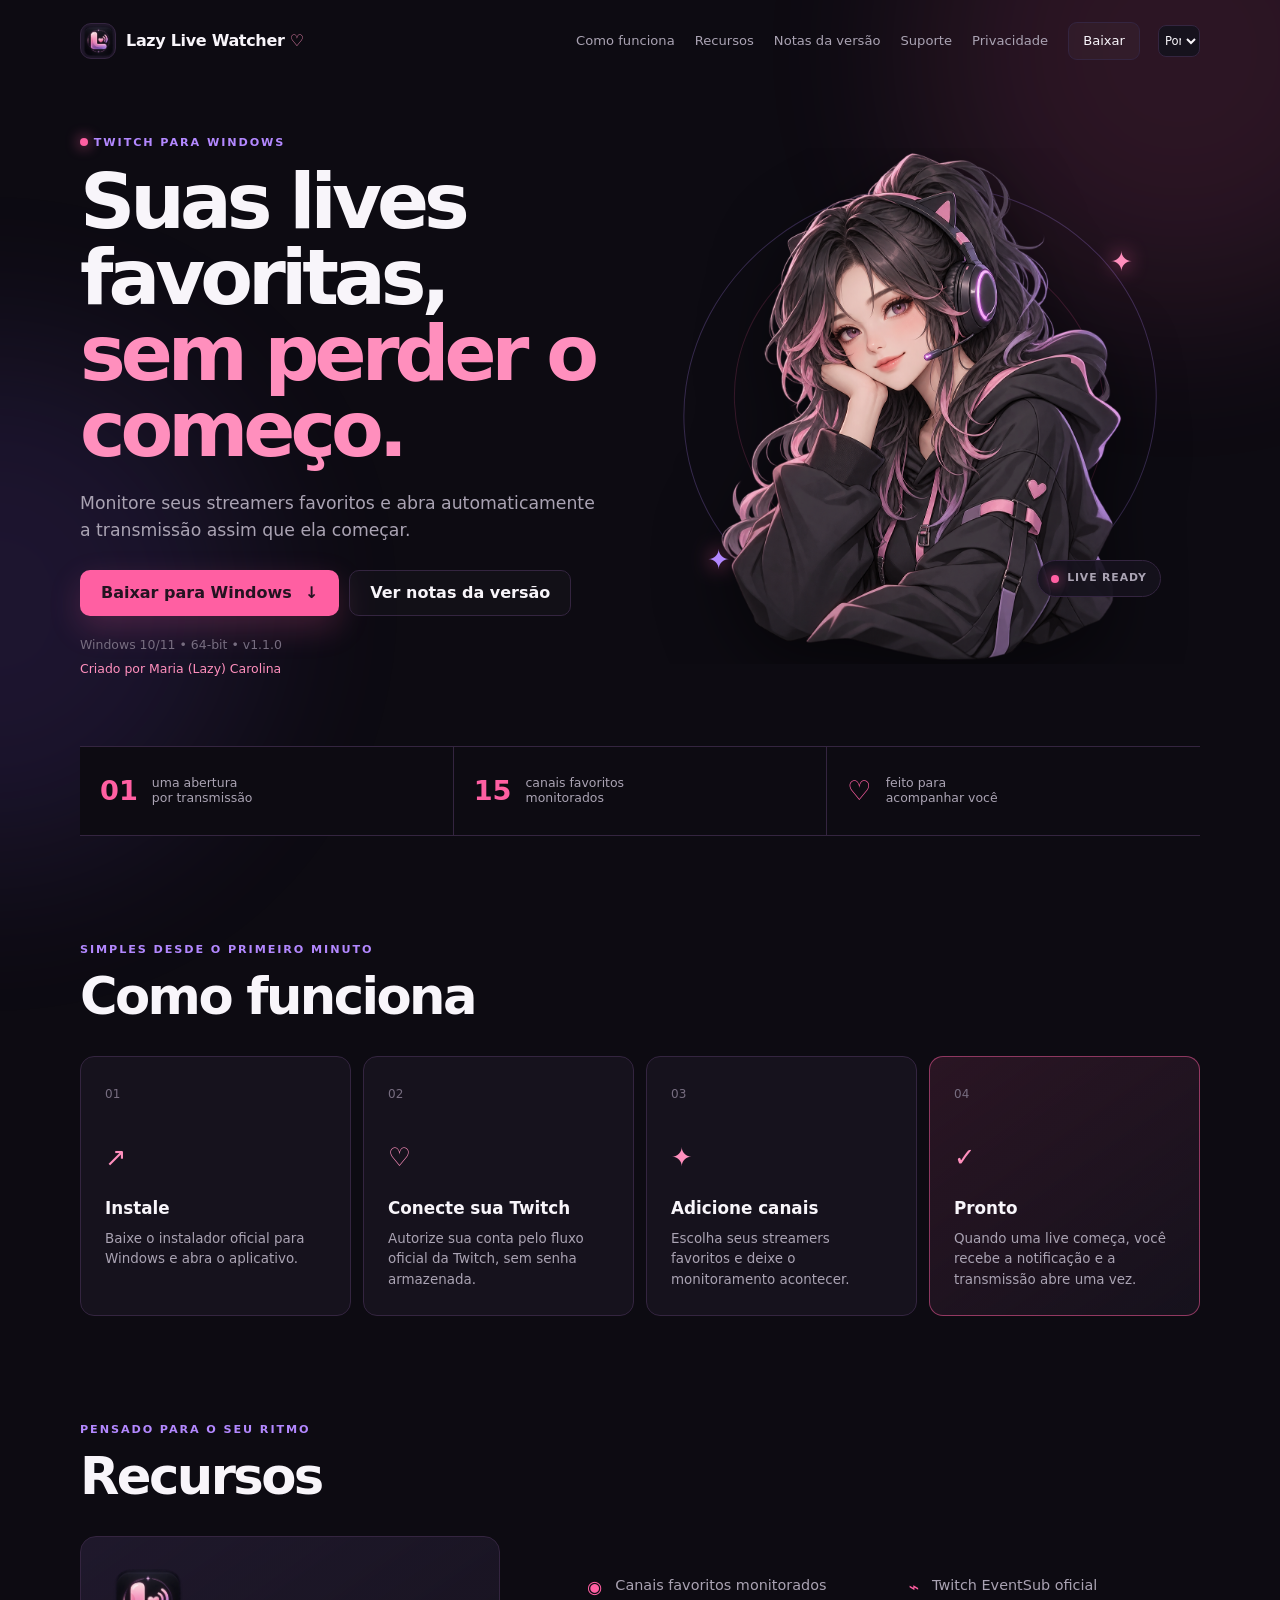
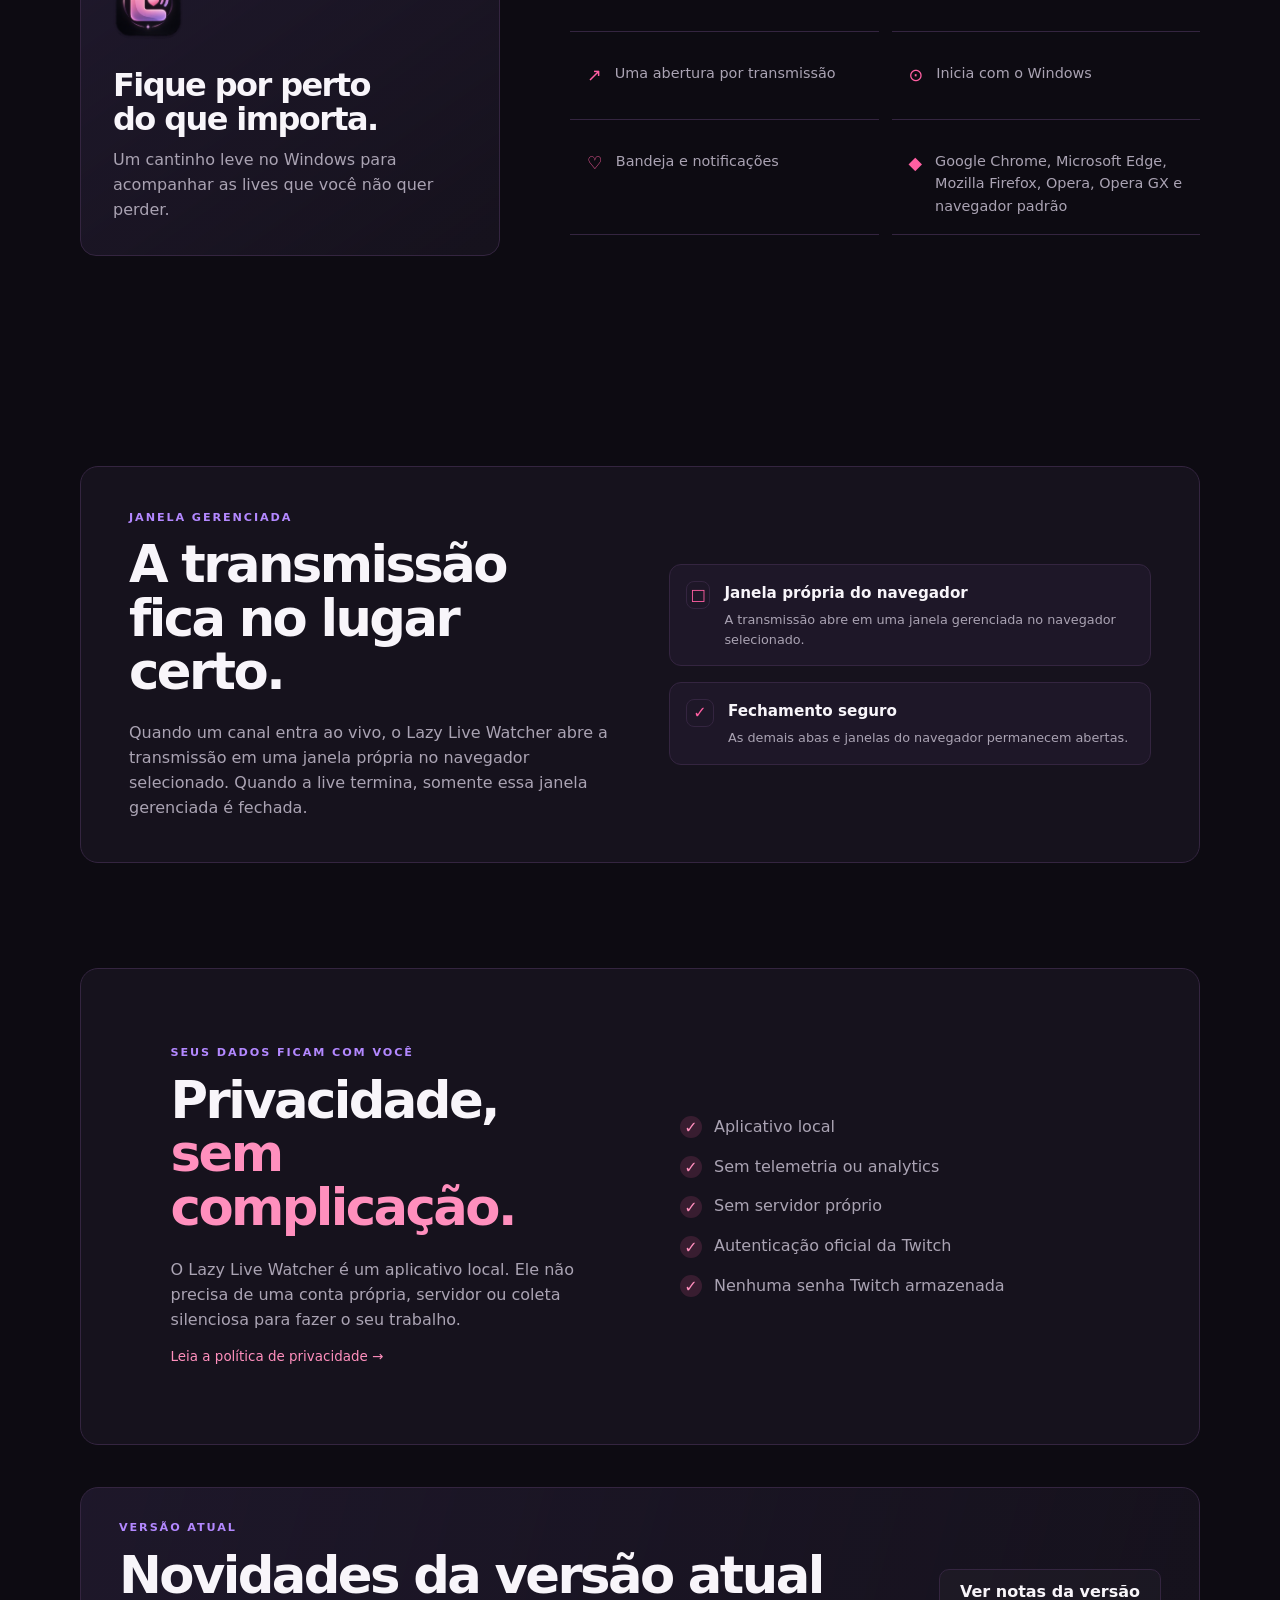
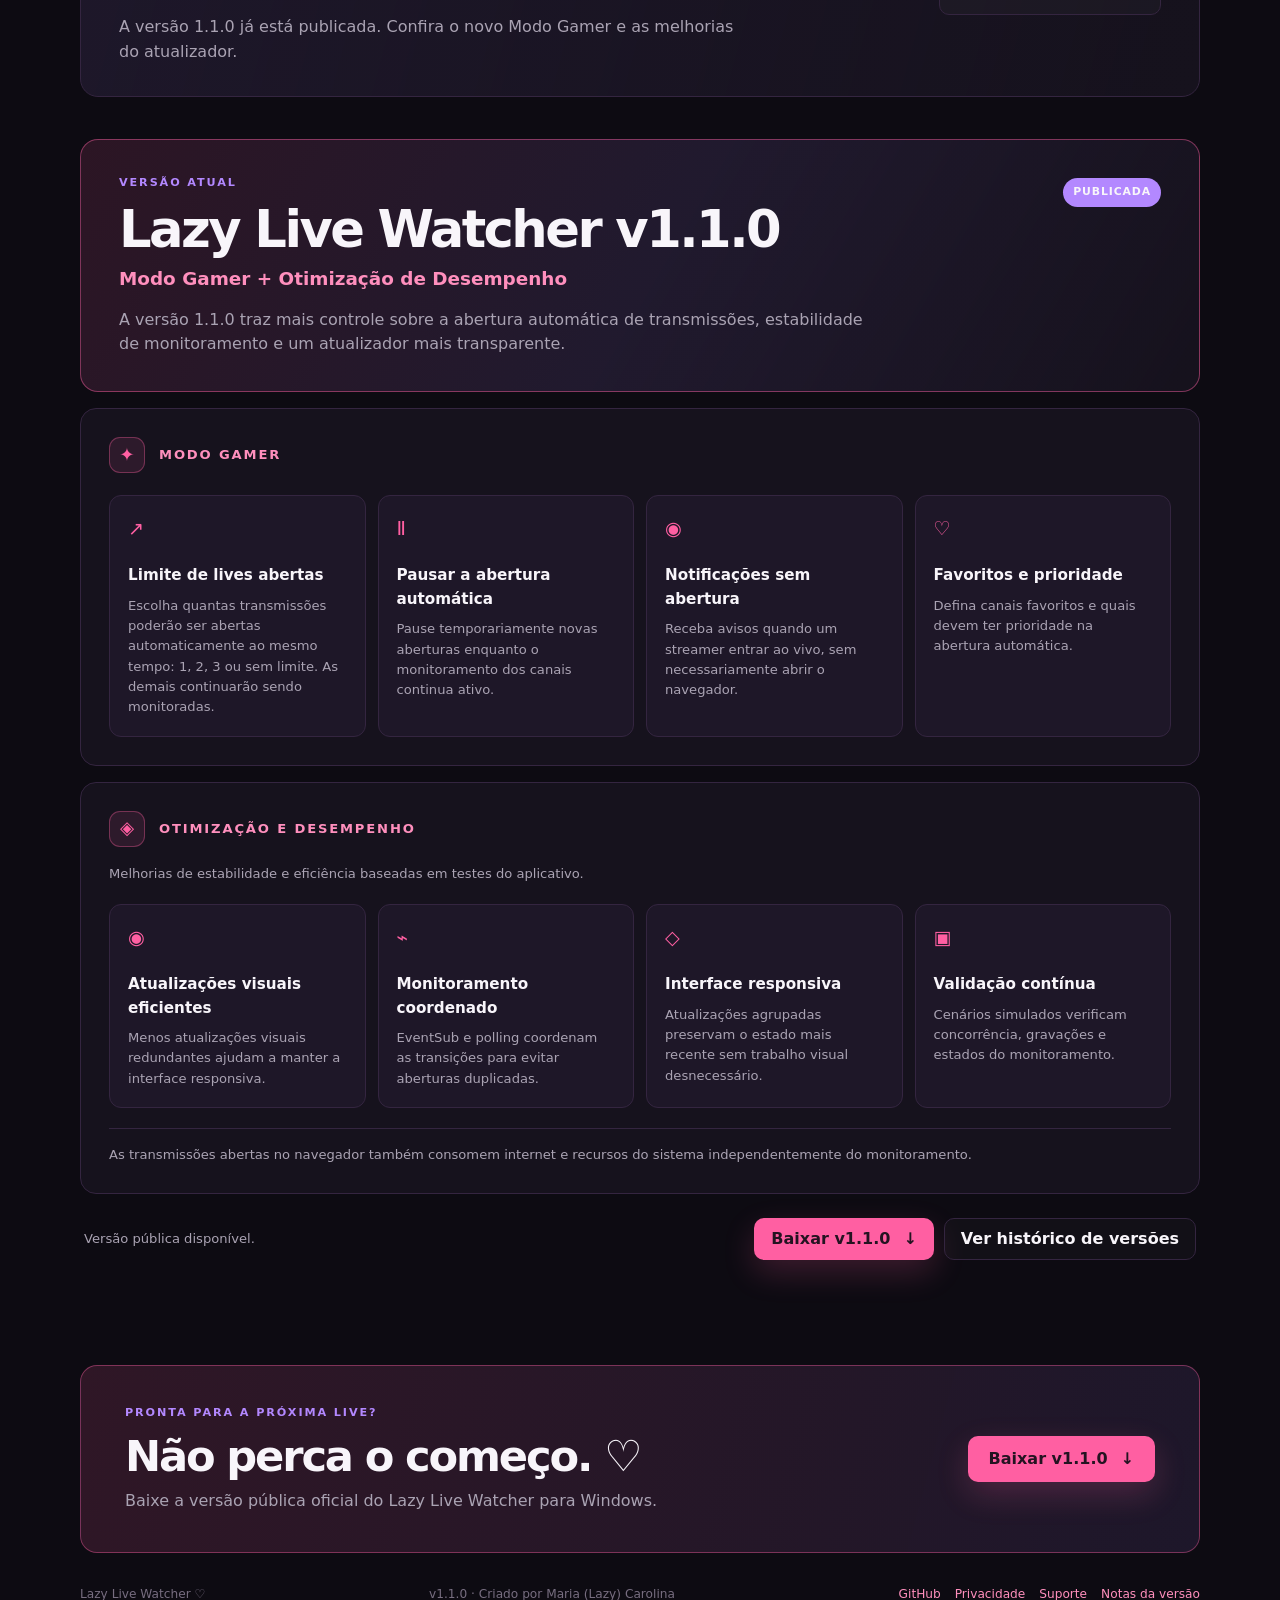
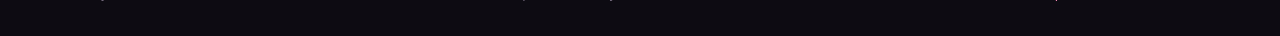
==== commit 3628b4e3: "site: publish v1.1.0 and update support links" ====
--- a/index.html
+++ b/index.html
@@ -12,8 +12,8 @@
   <meta property="og:image" content="https://lazyswit.github.io/lazy-live-watcher/mascot.png">
   <title>Lazy Live Watcher ♡</title>
   <link rel="icon" href="favicon.ico">
-  <link rel="stylesheet" href="styles.css">
-  <script src="site.js?v=managed-window-1.0.2" defer></script>
+  <link rel="stylesheet" href="styles.css?v=release-v1.1.0">
+  <script src="site.js?v=release-v1.1.0" defer></script>
 </head>
 <body>
   <div class="ambient ambient-one" aria-hidden="true"></div>
@@ -22,7 +22,7 @@
     <a class="brand" href="index.html" aria-label="Lazy Live Watcher — início"><span class="brand-mark"><img src="logo.png" alt=""></span><span>Lazy Live Watcher <span class="heart">♡</span></span></a>
     <div class="header-tools">
       <nav aria-label="Navegação principal">
-        <a href="index.html#como-funciona" data-i18n="nav.how">Como funciona</a><a href="index.html#recursos" data-i18n="nav.features">Recursos</a><a href="changelog.html" data-i18n="nav.releases">Notas da versão</a><a href="support.html" data-i18n="nav.support">Suporte</a><a href="privacy.html" data-i18n="nav.privacy">Privacidade</a><a class="nav-download" href="https://github.com/lazyswit/lazy-live-watcher/releases/download/v1.0.2/LazyLiveWatcher-Setup-1.0.2.exe" data-i18n="nav.download">Baixar</a>
+        <a href="index.html#como-funciona" data-i18n="nav.how">Como funciona</a><a href="index.html#recursos" data-i18n="nav.features">Recursos</a><a href="changelog.html" data-i18n="nav.releases">Notas da versão</a><a href="support.html" data-i18n="nav.support">Suporte</a><a href="privacy.html" data-i18n="nav.privacy">Privacidade</a><a class="nav-download" href="https://github.com/lazyswit/lazy-live-watcher/releases/download/v1.1.0/LazyLiveWatcher-Setup-1.1.0.exe" data-i18n="nav.download">Baixar</a>
       </nav>
       <label class="language-picker"><span class="sr-only" data-i18n="language.label">Idioma</span><select data-language aria-label="Idioma"><option value="pt-BR">Português (Brasil)</option><option value="en-US">English</option><option value="es-419">Español (Latinoamérica)</option></select></label>
     </div>
@@ -34,10 +34,10 @@
     <section class="section feature-section shell" id="recursos"><div class="section-heading"><p class="eyebrow" data-i18n="features.eyebrow">PENSADO PARA O SEU RITMO</p><h2 data-i18n="features.title">Recursos</h2></div><div class="feature-layout"><div class="feature-intro"><img src="logo.png" alt="Logo Lazy Live Watcher" class="feature-logo"><h3 data-i18n="features.intro.title">Fique por perto<br>do que importa.</h3><p data-i18n="features.intro.text">Um cantinho leve no Windows para acompanhar as lives que você não quer perder.</p></div><div class="feature-grid"><div class="feature-item"><span>◉</span><p data-i18n="features.channels">Vários canais monitorados</p></div><div class="feature-item"><span>⌁</span><p data-i18n="features.eventsub">Twitch EventSub oficial</p></div><div class="feature-item"><span>↗</span><p data-i18n="features.once">Uma abertura por transmissão</p></div><div class="feature-item"><span>⊙</span><p data-i18n="features.startup">Inicia com o Windows</p></div><div class="feature-item"><span>♡</span><p data-i18n="features.tray">Bandeja e notificações</p></div><div class="feature-item"><span>◆</span><p data-i18n="features.browsers">Chrome, Edge, Firefox, Opera, Opera GX e navegador padrão</p></div></div></div></section>
     <section class="section shell"><div class="split-card"><div><p class="eyebrow" data-i18n="managed.eyebrow">JANELA GERENCIADA</p><h2 data-i18n="managed.title">A transmissão fica no lugar certo.</h2><p data-i18n="managed.text">Quando um canal entra ao vivo, o Lazy Live Watcher abre a transmissão em uma janela própria no navegador selecionado. Quando a live termina, somente essa janela gerenciada é fechada.</p></div><div class="mode-list"><div><span class="mode-icon">□</span><div><strong data-i18n="modes.window.title">Janela própria do navegador</strong><p data-i18n="modes.window.text">A transmissão abre em uma janela gerenciada no navegador selecionado.</p></div></div><div><span class="mode-icon">✓</span><div><strong data-i18n="modes.managed.title">Fechamento seguro</strong><p data-i18n="modes.managed.text">As demais abas e janelas do navegador permanecem abertas.</p></div></div></div></div></section>
     <section class="privacy-section shell" id="privacidade"><div class="privacy-copy"><p class="eyebrow" data-i18n="privacy.eyebrow">SEUS DADOS FICAM COM VOCÊ</p><h2 data-i18n="privacy.title">Privacidade,<br><em>sem complicação.</em></h2><p data-i18n="privacy.text">O Lazy Live Watcher é um aplicativo local. Ele não precisa de uma conta própria, servidor ou coleta silenciosa para fazer o seu trabalho.</p><a class="text-link" href="privacy.html" data-i18n="privacy.more">Leia a política de privacidade →</a></div><div class="privacy-list"><div><span>✓</span><span data-i18n="privacy.local">Aplicativo local</span></div><div><span>✓</span><span data-i18n="privacy.noTracking">Sem telemetria ou analytics</span></div><div><span>✓</span><span data-i18n="privacy.noServer">Sem servidor próprio</span></div><div><span>✓</span><span data-i18n="privacy.official">Autenticação oficial da Twitch</span></div><div><span>✓</span><span data-i18n="privacy.noPassword">Nenhuma senha Twitch armazenada</span></div></div></section>
-    <section class="section shell next-section"><div class="next-card"><div><p class="eyebrow" data-i18n="next.eyebrow">VERSÃO ATUAL</p><h2 data-i18n="next.title">Novidades da versão atual</h2><p data-i18n="next.text">A versão 1.0.2 já está publicada. Confira as melhorias incluídas nesta versão.</p></div><a class="button ghost" href="changelog.html" data-i18n="next.button">Ver notas da versão</a></div></section>
+    <section class="section shell next-section"><div class="next-card"><div><p class="eyebrow" data-i18n="next.eyebrow">VERSÃO ATUAL</p><h2 data-i18n="next.title">Novidades da versão atual</h2><p data-i18n="next.text">A versão 1.1.0 já está publicada. Confira o novo Modo Gamer e as melhorias do atualizador.</p></div><a class="button ghost" href="changelog.html" data-i18n="next.button">Ver notas da versão</a></div></section>
     <section class="section shell roadmap-section" id="v1-1-0"><div class="roadmap-hero"><div><p class="eyebrow" data-i18n="roadmap.eyebrow">PRÓXIMA ATUALIZAÇÃO</p><h2 data-i18n="roadmap.title">Lazy Live Watcher v1.1.0</h2><h3 data-i18n="roadmap.subtitle">Modo Gamer + Otimização de Desempenho</h3><p data-i18n="roadmap.intro">Estamos preparando uma nova atualização com mais controle sobre a abertura automática de transmissões e melhorias planejadas de desempenho para quem acompanha suas lives favoritas enquanto joga.</p></div><span class="badge soon" data-i18n="roadmap.status">EM DESENVOLVIMENTO</span></div><div class="roadmap-blocks"><div class="roadmap-block"><div class="roadmap-block-heading"><span class="roadmap-block-icon" aria-hidden="true">✦</span><h3 data-i18n="roadmap.block.gamer">MODO GAMER</h3></div><div class="roadmap-grid"><article class="roadmap-item"><span class="roadmap-icon" aria-hidden="true">↗</span><h4 data-i18n="roadmap.gamer.limit.title">Limite de lives abertas</h4><p data-i18n="roadmap.gamer.limit.text">Escolha quantas transmissões poderão ser abertas automaticamente ao mesmo tempo: 1, 2, 3 ou sem limite. As demais continuarão sendo monitoradas.</p></article><article class="roadmap-item"><span class="roadmap-icon" aria-hidden="true">Ⅱ</span><h4 data-i18n="roadmap.gamer.pause.title">Pausar a abertura automática</h4><p data-i18n="roadmap.gamer.pause.text">Pause temporariamente novas aberturas enquanto o monitoramento dos canais continua ativo.</p></article><article class="roadmap-item"><span class="roadmap-icon" aria-hidden="true">◉</span><h4 data-i18n="roadmap.gamer.notifications.title">Notificações sem abertura</h4><p data-i18n="roadmap.gamer.notifications.text">Receba avisos quando um streamer entrar ao vivo, sem necessariamente abrir o navegador.</p></article><article class="roadmap-item"><span class="roadmap-icon" aria-hidden="true">♡</span><h4 data-i18n="roadmap.gamer.priority.title">Favoritos e prioridade</h4><p data-i18n="roadmap.gamer.priority.text">Defina canais favoritos e quais devem ter prioridade na abertura automática.</p></article></div></div><div class="roadmap-block roadmap-performance"><div class="roadmap-block-heading"><span class="roadmap-block-icon" aria-hidden="true">◈</span><h3 data-i18n="roadmap.block.performance">OTIMIZAÇÃO E DESEMPENHO</h3></div><p class="roadmap-block-intro" data-i18n="roadmap.performance.intro">Uma etapa dedicada a medir e melhorar o desempenho do aplicativo, com resultados baseados em testes reais.</p><div class="roadmap-grid"><article class="roadmap-item"><span class="roadmap-icon" aria-hidden="true">◉</span><h4 data-i18n="roadmap.performance.cpu.title">CPU e memória</h4><p data-i18n="roadmap.performance.cpu.text">Investigar oportunidades para reduzir consumo desnecessário de CPU e RAM, inclusive com o aplicativo minimizado ou na bandeja.</p></article><article class="roadmap-item"><span class="roadmap-icon" aria-hidden="true">⌁</span><h4 data-i18n="roadmap.performance.monitoring.title">Monitoramento eficiente</h4><p data-i18n="roadmap.performance.monitoring.text">Revisar consultas periódicas à Twitch e operações redundantes, mantendo a detecção das lives correta.</p></article><article class="roadmap-item"><span class="roadmap-icon" aria-hidden="true">◇</span><h4 data-i18n="roadmap.performance.ui.title">Atualizações da interface</h4><p data-i18n="roadmap.performance.ui.text">Investigar atualizações desnecessárias para manter o aplicativo responsivo durante os jogos.</p></article><article class="roadmap-item"><span class="roadmap-icon" aria-hidden="true">▣</span><h4 data-i18n="roadmap.performance.tests.title">Testes de desempenho</h4><p data-i18n="roadmap.performance.tests.text">Comparar CPU, RAM e tráfego de rede com diferentes quantidades de canais monitorados.</p></article></div><p class="roadmap-note" data-i18n="roadmap.performance.note">Metas de desenvolvimento: os recursos estão sujeitos a ajustes durante os testes. As transmissões abertas no navegador também consomem internet e recursos independentemente do monitoramento.</p></div></div><div class="roadmap-footer"><p data-i18n="roadmap.status.note">Sem data de lançamento definida.</p><div class="roadmap-actions"><a class="button primary" href="https://github.com/lazyswit/lazy-live-watcher/releases/download/v1.0.2/LazyLiveWatcher-Setup-1.0.2.exe"><span data-i18n="roadmap.download">Baixar v1.0.2</span> <span aria-hidden="true">↓</span></a><a class="button ghost" href="changelog.html" data-i18n="roadmap.changelog">Ver histórico de versões</a></div></div></section>
-    <section class="download-card shell"><div><p class="eyebrow" data-i18n="download.eyebrow">PRONTA PARA A PRÓXIMA LIVE?</p><h2 data-i18n="download.title">Não perca o começo. ♡</h2><p data-i18n="download.text">Baixe a versão pública oficial do Lazy Live Watcher para Windows.</p></div><a class="button primary" href="https://github.com/lazyswit/lazy-live-watcher/releases/download/v1.0.2/LazyLiveWatcher-Setup-1.0.2.exe"><span data-i18n="download.button">Baixar v1.0.2</span> <span aria-hidden="true">↓</span></a></section>
+    <section class="download-card shell"><div><p class="eyebrow" data-i18n="download.eyebrow">PRONTA PARA A PRÓXIMA LIVE?</p><h2 data-i18n="download.title">Não perca o começo. ♡</h2><p data-i18n="download.text">Baixe a versão pública oficial do Lazy Live Watcher para Windows.</p></div><a class="button primary" href="https://github.com/lazyswit/lazy-live-watcher/releases/download/v1.1.0/LazyLiveWatcher-Setup-1.1.0.exe"><span data-i18n="download.button">Baixar v1.1.0</span> <span aria-hidden="true">↓</span></a></section>
   </main>
-  <footer class="site-footer shell"><span>Lazy Live Watcher ♡</span><span>v1.0.2 · Criado por Maria (Lazy) Carolina</span><span class="footer-links"><a href="https://github.com/lazyswit/lazy-live-watcher">GitHub</a><a href="privacy.html" data-i18n="nav.privacy">Privacidade</a><a href="support.html" data-i18n="nav.support">Suporte</a><a href="changelog.html" data-i18n="nav.releases">Notas da versão</a></span></footer>
+  <footer class="site-footer shell"><span>Lazy Live Watcher ♡</span><span>v1.1.0 · Criado por Maria (Lazy) Carolina</span><span class="footer-links"><a href="https://github.com/lazyswit/lazy-live-watcher">GitHub</a><a href="privacy.html" data-i18n="nav.privacy">Privacidade</a><a href="support.html" data-i18n="nav.support">Suporte</a><a href="changelog.html" data-i18n="nav.releases">Notas da versão</a></span></footer>
 </body>
 </html>
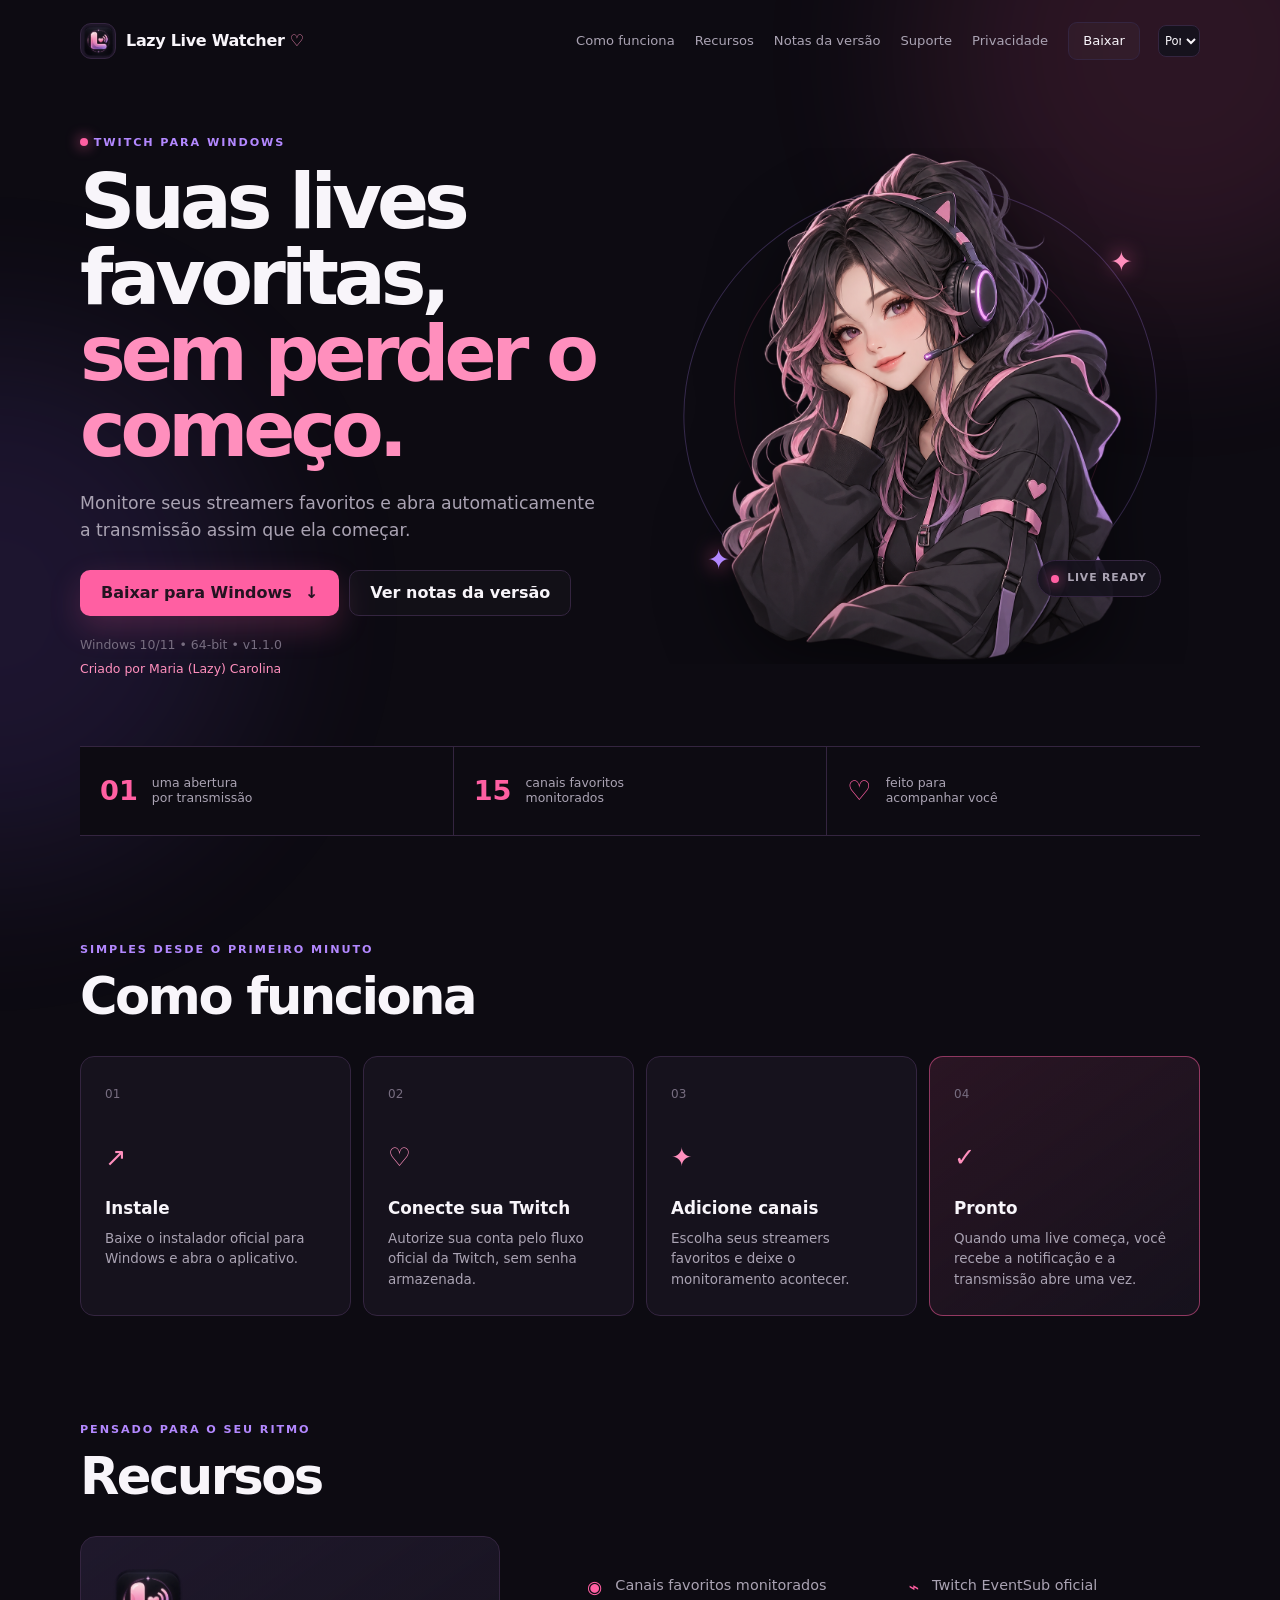
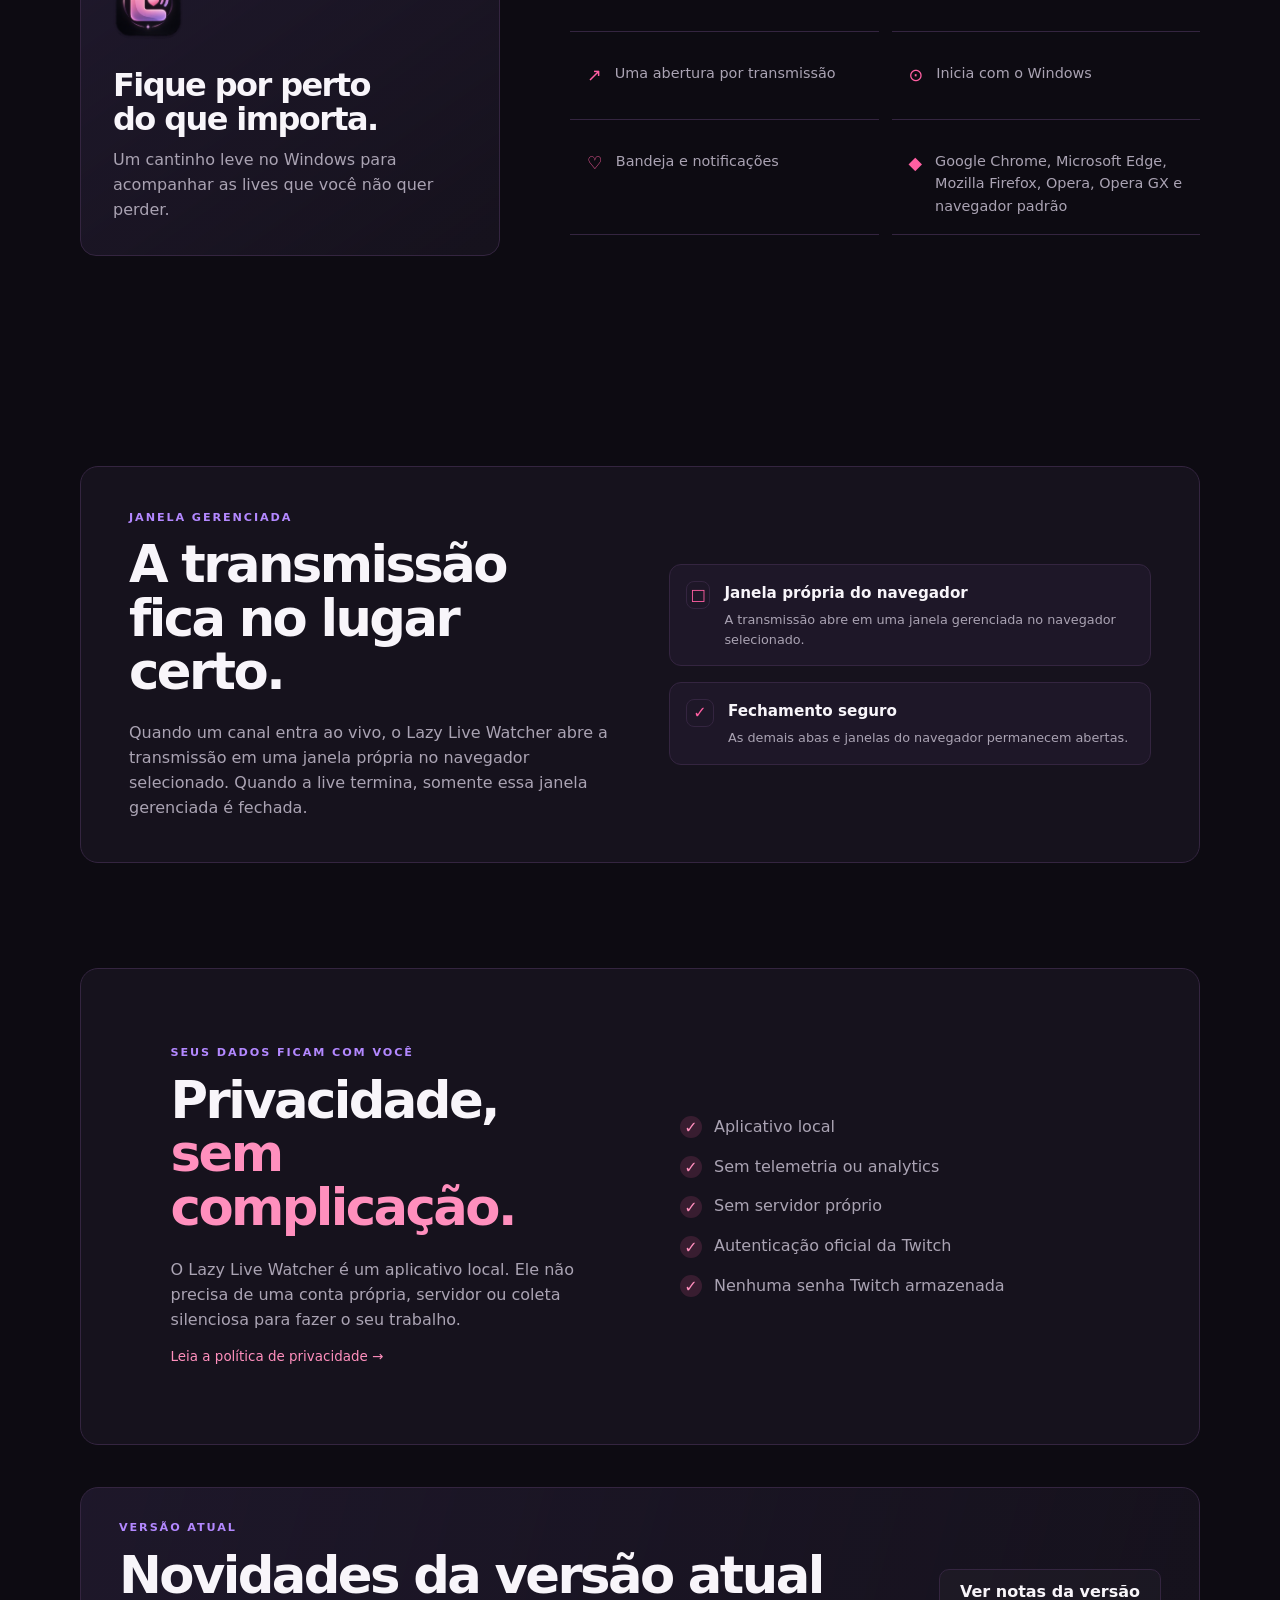
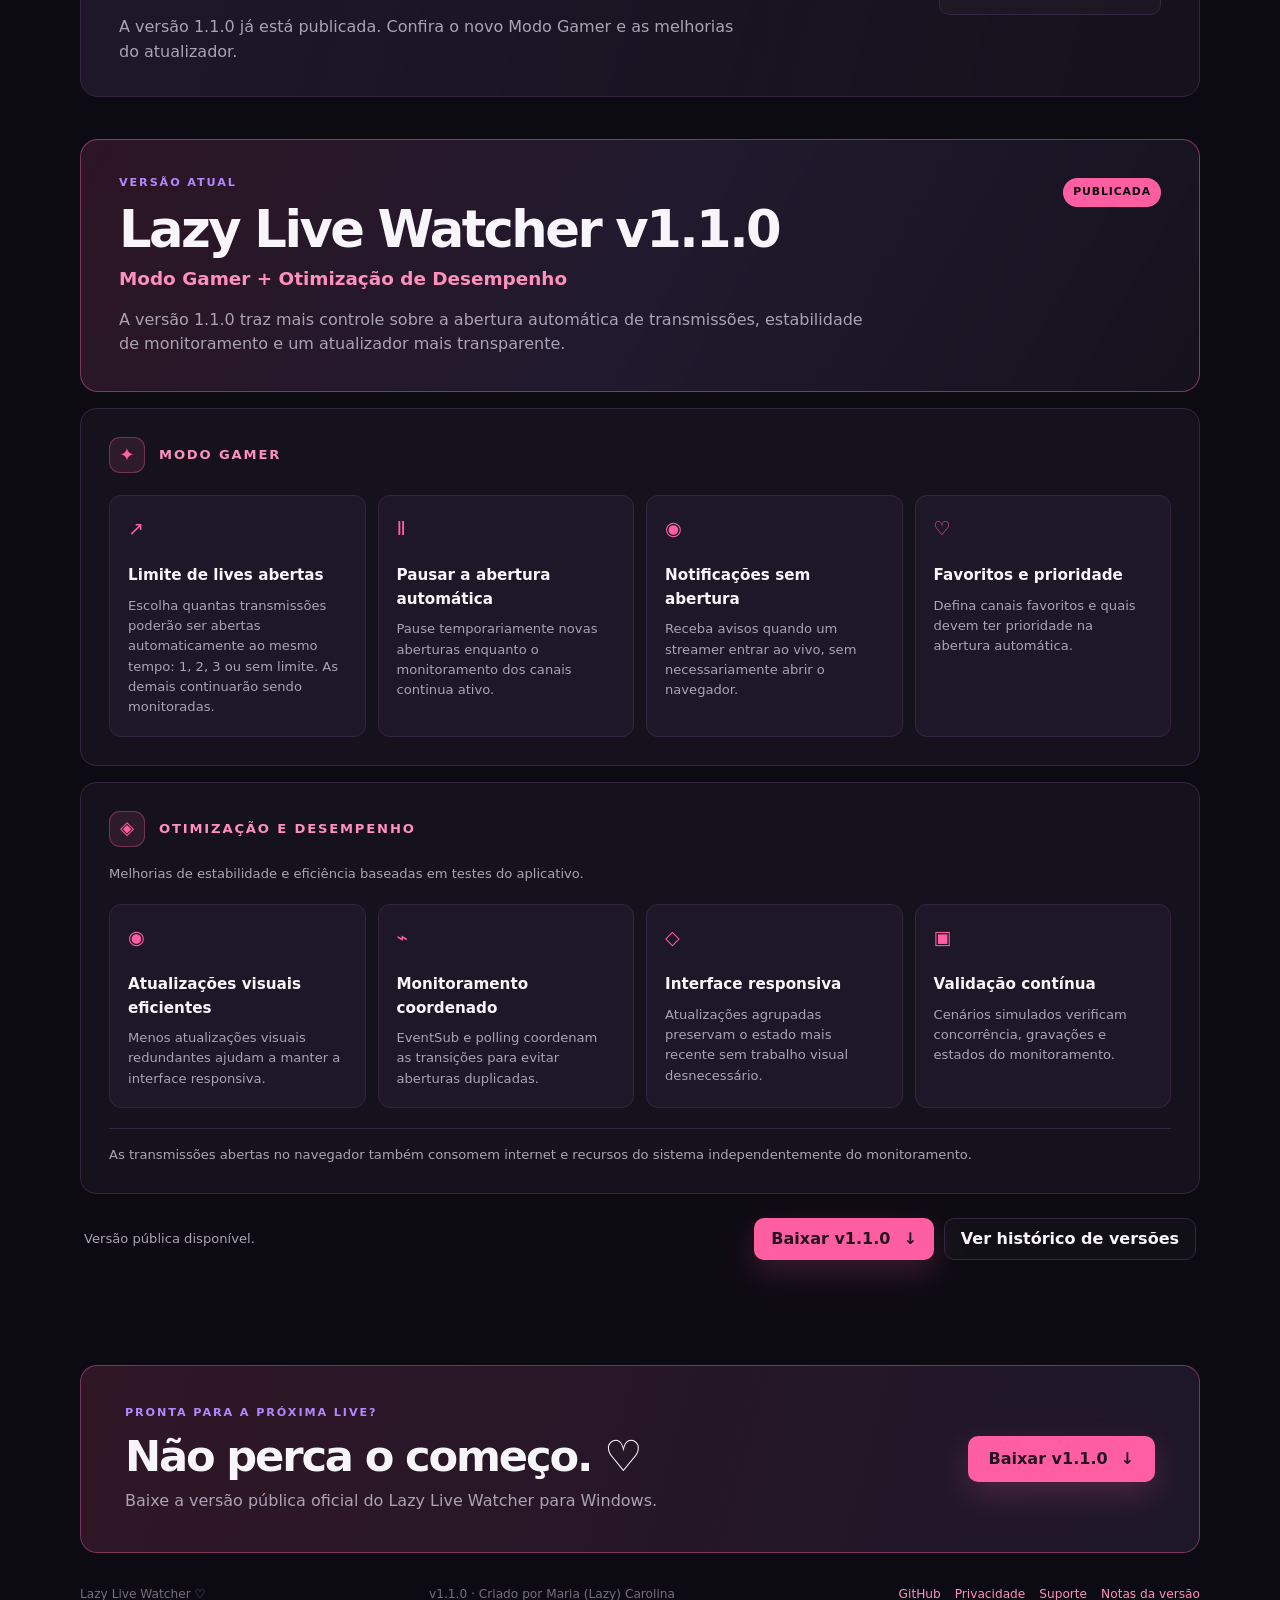
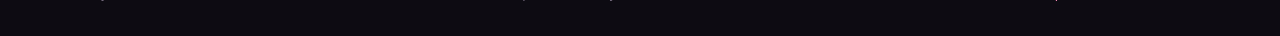
==== commit 80ad43ea: "site: fix v1.1.0 static release references" ====
--- a/index.html
+++ b/index.html
@@ -28,14 +28,14 @@
     </div>
   </header>
   <main id="top">
-    <section class="hero shell"><div class="hero-copy"><p class="eyebrow"><span class="dot"></span> <span data-i18n="hero.eyebrow">TWITCH PARA WINDOWS</span></p><h1 data-i18n="hero.title">Suas lives favoritas,<br><em>sem perder o começo.</em></h1><p class="hero-text" data-i18n="hero.text">Monitore seus streamers favoritos e abra automaticamente a transmissão assim que ela começar.</p><div class="hero-actions"><a class="button primary" href="https://github.com/lazyswit/lazy-live-watcher/releases/download/v1.0.2/LazyLiveWatcher-Setup-1.0.2.exe"><span data-i18n="hero.download">Baixar para Windows</span> <span aria-hidden="true">↓</span></a><a class="button ghost" href="changelog.html" data-i18n="hero.notes">Ver notas da versão</a></div><p class="platform" data-i18n="hero.platform">Windows 10/11 • 64-bit • v1.0.2</p><p class="credit">Criado por Maria (Lazy) Carolina</p></div><div class="hero-art" aria-label="Mascote original do Lazy Live Watcher"><div class="art-ring ring-one"></div><div class="art-ring ring-two"></div><span class="spark spark-one" aria-hidden="true">✦</span><span class="spark spark-two" aria-hidden="true">✦</span><img src="mascot.png" alt="Mascote gamer do Lazy Live Watcher"><div class="live-badge"><span class="dot"></span> <span data-i18n="hero.badge">LIVE READY</span></div></div></section>
+    <section class="hero shell"><div class="hero-copy"><p class="eyebrow"><span class="dot"></span> <span data-i18n="hero.eyebrow">TWITCH PARA WINDOWS</span></p><h1 data-i18n="hero.title">Suas lives favoritas,<br><em>sem perder o começo.</em></h1><p class="hero-text" data-i18n="hero.text">Monitore seus streamers favoritos e abra automaticamente a transmissão assim que ela começar.</p><div class="hero-actions"><a class="button primary" href="https://github.com/lazyswit/lazy-live-watcher/releases/download/v1.1.0/LazyLiveWatcher-Setup-1.1.0.exe"><span data-i18n="hero.download">Baixar para Windows</span> <span aria-hidden="true">↓</span></a><a class="button ghost" href="changelog.html" data-i18n="hero.notes">Ver notas da versão</a></div><p class="platform" data-i18n="hero.platform">Windows 10/11 • 64-bit • v1.1.0</p><p class="credit">Criado por Maria (Lazy) Carolina</p></div><div class="hero-art" aria-label="Mascote original do Lazy Live Watcher"><div class="art-ring ring-one"></div><div class="art-ring ring-two"></div><span class="spark spark-one" aria-hidden="true">✦</span><span class="spark spark-two" aria-hidden="true">✦</span><img src="mascot.png" alt="Mascote gamer do Lazy Live Watcher"><div class="live-badge"><span class="dot"></span> <span data-i18n="hero.badge">LIVE READY</span></div></div></section>
     <section class="trust-strip shell" aria-label="Resumo do aplicativo"><div><strong>01</strong><span data-i18n="trust.one">uma abertura<br>por transmissão</span></div><div><strong>15</strong><span data-i18n="trust.two">canais<br>monitorados</span></div><div><strong>♡</strong><span data-i18n="trust.three">feito para<br>acompanhar você</span></div></section>
     <section class="section shell" id="como-funciona"><div class="section-heading"><p class="eyebrow" data-i18n="how.eyebrow">SIMPLES DESDE O PRIMEIRO MINUTO</p><h2 data-i18n="how.title">Como funciona</h2></div><div class="steps"><article class="step-card"><span class="step-number">01</span><span class="step-icon">↗</span><h3 data-i18n="how.install.title">Instale</h3><p data-i18n="how.install.text">Baixe o instalador oficial para Windows e abra o aplicativo.</p></article><article class="step-card"><span class="step-number">02</span><span class="step-icon">♡</span><h3 data-i18n="how.connect.title">Conecte sua Twitch</h3><p data-i18n="how.connect.text">Autorize sua conta pelo fluxo oficial da Twitch, sem senha armazenada.</p></article><article class="step-card"><span class="step-number">03</span><span class="step-icon">✦</span><h3 data-i18n="how.add.title">Adicione canais</h3><p data-i18n="how.add.text">Escolha seus streamers favoritos e deixe o monitoramento acontecer.</p></article><article class="step-card featured"><span class="step-number">04</span><span class="step-icon">✓</span><h3 data-i18n="how.ready.title">Pronto</h3><p data-i18n="how.ready.text">Quando uma live começa, você recebe a notificação e a transmissão abre uma vez.</p></article></div></section>
     <section class="section feature-section shell" id="recursos"><div class="section-heading"><p class="eyebrow" data-i18n="features.eyebrow">PENSADO PARA O SEU RITMO</p><h2 data-i18n="features.title">Recursos</h2></div><div class="feature-layout"><div class="feature-intro"><img src="logo.png" alt="Logo Lazy Live Watcher" class="feature-logo"><h3 data-i18n="features.intro.title">Fique por perto<br>do que importa.</h3><p data-i18n="features.intro.text">Um cantinho leve no Windows para acompanhar as lives que você não quer perder.</p></div><div class="feature-grid"><div class="feature-item"><span>◉</span><p data-i18n="features.channels">Vários canais monitorados</p></div><div class="feature-item"><span>⌁</span><p data-i18n="features.eventsub">Twitch EventSub oficial</p></div><div class="feature-item"><span>↗</span><p data-i18n="features.once">Uma abertura por transmissão</p></div><div class="feature-item"><span>⊙</span><p data-i18n="features.startup">Inicia com o Windows</p></div><div class="feature-item"><span>♡</span><p data-i18n="features.tray">Bandeja e notificações</p></div><div class="feature-item"><span>◆</span><p data-i18n="features.browsers">Chrome, Edge, Firefox, Opera, Opera GX e navegador padrão</p></div></div></div></section>
     <section class="section shell"><div class="split-card"><div><p class="eyebrow" data-i18n="managed.eyebrow">JANELA GERENCIADA</p><h2 data-i18n="managed.title">A transmissão fica no lugar certo.</h2><p data-i18n="managed.text">Quando um canal entra ao vivo, o Lazy Live Watcher abre a transmissão em uma janela própria no navegador selecionado. Quando a live termina, somente essa janela gerenciada é fechada.</p></div><div class="mode-list"><div><span class="mode-icon">□</span><div><strong data-i18n="modes.window.title">Janela própria do navegador</strong><p data-i18n="modes.window.text">A transmissão abre em uma janela gerenciada no navegador selecionado.</p></div></div><div><span class="mode-icon">✓</span><div><strong data-i18n="modes.managed.title">Fechamento seguro</strong><p data-i18n="modes.managed.text">As demais abas e janelas do navegador permanecem abertas.</p></div></div></div></div></section>
     <section class="privacy-section shell" id="privacidade"><div class="privacy-copy"><p class="eyebrow" data-i18n="privacy.eyebrow">SEUS DADOS FICAM COM VOCÊ</p><h2 data-i18n="privacy.title">Privacidade,<br><em>sem complicação.</em></h2><p data-i18n="privacy.text">O Lazy Live Watcher é um aplicativo local. Ele não precisa de uma conta própria, servidor ou coleta silenciosa para fazer o seu trabalho.</p><a class="text-link" href="privacy.html" data-i18n="privacy.more">Leia a política de privacidade →</a></div><div class="privacy-list"><div><span>✓</span><span data-i18n="privacy.local">Aplicativo local</span></div><div><span>✓</span><span data-i18n="privacy.noTracking">Sem telemetria ou analytics</span></div><div><span>✓</span><span data-i18n="privacy.noServer">Sem servidor próprio</span></div><div><span>✓</span><span data-i18n="privacy.official">Autenticação oficial da Twitch</span></div><div><span>✓</span><span data-i18n="privacy.noPassword">Nenhuma senha Twitch armazenada</span></div></div></section>
     <section class="section shell next-section"><div class="next-card"><div><p class="eyebrow" data-i18n="next.eyebrow">VERSÃO ATUAL</p><h2 data-i18n="next.title">Novidades da versão atual</h2><p data-i18n="next.text">A versão 1.1.0 já está publicada. Confira o novo Modo Gamer e as melhorias do atualizador.</p></div><a class="button ghost" href="changelog.html" data-i18n="next.button">Ver notas da versão</a></div></section>
-    <section class="section shell roadmap-section" id="v1-1-0"><div class="roadmap-hero"><div><p class="eyebrow" data-i18n="roadmap.eyebrow">PRÓXIMA ATUALIZAÇÃO</p><h2 data-i18n="roadmap.title">Lazy Live Watcher v1.1.0</h2><h3 data-i18n="roadmap.subtitle">Modo Gamer + Otimização de Desempenho</h3><p data-i18n="roadmap.intro">Estamos preparando uma nova atualização com mais controle sobre a abertura automática de transmissões e melhorias planejadas de desempenho para quem acompanha suas lives favoritas enquanto joga.</p></div><span class="badge soon" data-i18n="roadmap.status">EM DESENVOLVIMENTO</span></div><div class="roadmap-blocks"><div class="roadmap-block"><div class="roadmap-block-heading"><span class="roadmap-block-icon" aria-hidden="true">✦</span><h3 data-i18n="roadmap.block.gamer">MODO GAMER</h3></div><div class="roadmap-grid"><article class="roadmap-item"><span class="roadmap-icon" aria-hidden="true">↗</span><h4 data-i18n="roadmap.gamer.limit.title">Limite de lives abertas</h4><p data-i18n="roadmap.gamer.limit.text">Escolha quantas transmissões poderão ser abertas automaticamente ao mesmo tempo: 1, 2, 3 ou sem limite. As demais continuarão sendo monitoradas.</p></article><article class="roadmap-item"><span class="roadmap-icon" aria-hidden="true">Ⅱ</span><h4 data-i18n="roadmap.gamer.pause.title">Pausar a abertura automática</h4><p data-i18n="roadmap.gamer.pause.text">Pause temporariamente novas aberturas enquanto o monitoramento dos canais continua ativo.</p></article><article class="roadmap-item"><span class="roadmap-icon" aria-hidden="true">◉</span><h4 data-i18n="roadmap.gamer.notifications.title">Notificações sem abertura</h4><p data-i18n="roadmap.gamer.notifications.text">Receba avisos quando um streamer entrar ao vivo, sem necessariamente abrir o navegador.</p></article><article class="roadmap-item"><span class="roadmap-icon" aria-hidden="true">♡</span><h4 data-i18n="roadmap.gamer.priority.title">Favoritos e prioridade</h4><p data-i18n="roadmap.gamer.priority.text">Defina canais favoritos e quais devem ter prioridade na abertura automática.</p></article></div></div><div class="roadmap-block roadmap-performance"><div class="roadmap-block-heading"><span class="roadmap-block-icon" aria-hidden="true">◈</span><h3 data-i18n="roadmap.block.performance">OTIMIZAÇÃO E DESEMPENHO</h3></div><p class="roadmap-block-intro" data-i18n="roadmap.performance.intro">Uma etapa dedicada a medir e melhorar o desempenho do aplicativo, com resultados baseados em testes reais.</p><div class="roadmap-grid"><article class="roadmap-item"><span class="roadmap-icon" aria-hidden="true">◉</span><h4 data-i18n="roadmap.performance.cpu.title">CPU e memória</h4><p data-i18n="roadmap.performance.cpu.text">Investigar oportunidades para reduzir consumo desnecessário de CPU e RAM, inclusive com o aplicativo minimizado ou na bandeja.</p></article><article class="roadmap-item"><span class="roadmap-icon" aria-hidden="true">⌁</span><h4 data-i18n="roadmap.performance.monitoring.title">Monitoramento eficiente</h4><p data-i18n="roadmap.performance.monitoring.text">Revisar consultas periódicas à Twitch e operações redundantes, mantendo a detecção das lives correta.</p></article><article class="roadmap-item"><span class="roadmap-icon" aria-hidden="true">◇</span><h4 data-i18n="roadmap.performance.ui.title">Atualizações da interface</h4><p data-i18n="roadmap.performance.ui.text">Investigar atualizações desnecessárias para manter o aplicativo responsivo durante os jogos.</p></article><article class="roadmap-item"><span class="roadmap-icon" aria-hidden="true">▣</span><h4 data-i18n="roadmap.performance.tests.title">Testes de desempenho</h4><p data-i18n="roadmap.performance.tests.text">Comparar CPU, RAM e tráfego de rede com diferentes quantidades de canais monitorados.</p></article></div><p class="roadmap-note" data-i18n="roadmap.performance.note">Metas de desenvolvimento: os recursos estão sujeitos a ajustes durante os testes. As transmissões abertas no navegador também consomem internet e recursos independentemente do monitoramento.</p></div></div><div class="roadmap-footer"><p data-i18n="roadmap.status.note">Sem data de lançamento definida.</p><div class="roadmap-actions"><a class="button primary" href="https://github.com/lazyswit/lazy-live-watcher/releases/download/v1.0.2/LazyLiveWatcher-Setup-1.0.2.exe"><span data-i18n="roadmap.download">Baixar v1.0.2</span> <span aria-hidden="true">↓</span></a><a class="button ghost" href="changelog.html" data-i18n="roadmap.changelog">Ver histórico de versões</a></div></div></section>
+    <section class="section shell roadmap-section" id="v1-1-0"><div class="roadmap-hero"><div><p class="eyebrow" data-i18n="roadmap.eyebrow">VERSÃO ATUAL</p><h2 data-i18n="roadmap.title">Lazy Live Watcher v1.1.0</h2><h3 data-i18n="roadmap.subtitle">Modo Gamer + Otimização de Desempenho</h3><p data-i18n="roadmap.intro">A versão 1.1.0 oferece mais controle sobre a abertura automática, maior estabilidade do monitoramento e um atualizador mais transparente.</p></div><span class="badge" data-i18n="roadmap.status">PUBLICADA</span></div><div class="roadmap-blocks"><div class="roadmap-block"><div class="roadmap-block-heading"><span class="roadmap-block-icon" aria-hidden="true">✦</span><h3 data-i18n="roadmap.block.gamer">MODO GAMER</h3></div><div class="roadmap-grid"><article class="roadmap-item"><span class="roadmap-icon" aria-hidden="true">↗</span><h4 data-i18n="roadmap.gamer.limit.title">Limite de lives abertas</h4><p data-i18n="roadmap.gamer.limit.text">Escolha quantas transmissões poderão ser abertas automaticamente ao mesmo tempo: 1, 2, 3 ou sem limite. As demais continuarão sendo monitoradas.</p></article><article class="roadmap-item"><span class="roadmap-icon" aria-hidden="true">Ⅱ</span><h4 data-i18n="roadmap.gamer.pause.title">Pausar a abertura automática</h4><p data-i18n="roadmap.gamer.pause.text">Pause temporariamente novas aberturas enquanto o monitoramento dos canais continua ativo.</p></article><article class="roadmap-item"><span class="roadmap-icon" aria-hidden="true">◉</span><h4 data-i18n="roadmap.gamer.notifications.title">Notificações sem abertura</h4><p data-i18n="roadmap.gamer.notifications.text">Receba avisos quando um streamer entrar ao vivo, sem necessariamente abrir o navegador.</p></article><article class="roadmap-item"><span class="roadmap-icon" aria-hidden="true">♡</span><h4 data-i18n="roadmap.gamer.priority.title">Favoritos e prioridade</h4><p data-i18n="roadmap.gamer.priority.text">Defina canais favoritos e quais devem ter prioridade na abertura automática.</p></article></div></div><div class="roadmap-block roadmap-performance"><div class="roadmap-block-heading"><span class="roadmap-block-icon" aria-hidden="true">◈</span><h3 data-i18n="roadmap.block.performance">OTIMIZAÇÃO E DESEMPENHO</h3></div><p class="roadmap-block-intro" data-i18n="roadmap.performance.intro">Melhorias de estabilidade e eficiência baseadas em testes do aplicativo.</p><div class="roadmap-grid"><article class="roadmap-item"><span class="roadmap-icon" aria-hidden="true">◉</span><h4 data-i18n="roadmap.performance.cpu.title">Atualizações visuais eficientes</h4><p data-i18n="roadmap.performance.cpu.text">Menos atualizações visuais redundantes ajudam a manter a interface responsiva.</p></article><article class="roadmap-item"><span class="roadmap-icon" aria-hidden="true">⌁</span><h4 data-i18n="roadmap.performance.monitoring.title">Monitoramento coordenado</h4><p data-i18n="roadmap.performance.monitoring.text">EventSub e polling coordenam as transições para evitar aberturas duplicadas.</p></article><article class="roadmap-item"><span class="roadmap-icon" aria-hidden="true">◇</span><h4 data-i18n="roadmap.performance.ui.title">Interface responsiva</h4><p data-i18n="roadmap.performance.ui.text">Atualizações agrupadas preservam o estado mais recente sem trabalho visual desnecessário.</p></article><article class="roadmap-item"><span class="roadmap-icon" aria-hidden="true">▣</span><h4 data-i18n="roadmap.performance.tests.title">Validação contínua</h4><p data-i18n="roadmap.performance.tests.text">Cenários simulados verificam concorrência, gravações e estados do monitoramento.</p></article></div><p class="roadmap-note" data-i18n="roadmap.performance.note">As transmissões abertas no navegador também consomem internet e recursos do sistema independentemente do monitoramento do Lazy Live Watcher.</p></div></div><div class="roadmap-footer"><p data-i18n="roadmap.status.note">Versão pública disponível.</p><div class="roadmap-actions"><a class="button primary" href="https://github.com/lazyswit/lazy-live-watcher/releases/download/v1.1.0/LazyLiveWatcher-Setup-1.1.0.exe"><span data-i18n="roadmap.download">Baixar v1.1.0</span> <span aria-hidden="true">↓</span></a><a class="button ghost" href="changelog.html" data-i18n="roadmap.changelog">Ver histórico de versões</a></div></div></section>
     <section class="download-card shell"><div><p class="eyebrow" data-i18n="download.eyebrow">PRONTA PARA A PRÓXIMA LIVE?</p><h2 data-i18n="download.title">Não perca o começo. ♡</h2><p data-i18n="download.text">Baixe a versão pública oficial do Lazy Live Watcher para Windows.</p></div><a class="button primary" href="https://github.com/lazyswit/lazy-live-watcher/releases/download/v1.1.0/LazyLiveWatcher-Setup-1.1.0.exe"><span data-i18n="download.button">Baixar v1.1.0</span> <span aria-hidden="true">↓</span></a></section>
   </main>
   <footer class="site-footer shell"><span>Lazy Live Watcher ♡</span><span>v1.1.0 · Criado por Maria (Lazy) Carolina</span><span class="footer-links"><a href="https://github.com/lazyswit/lazy-live-watcher">GitHub</a><a href="privacy.html" data-i18n="nav.privacy">Privacidade</a><a href="support.html" data-i18n="nav.support">Suporte</a><a href="changelog.html" data-i18n="nav.releases">Notas da versão</a></span></footer>
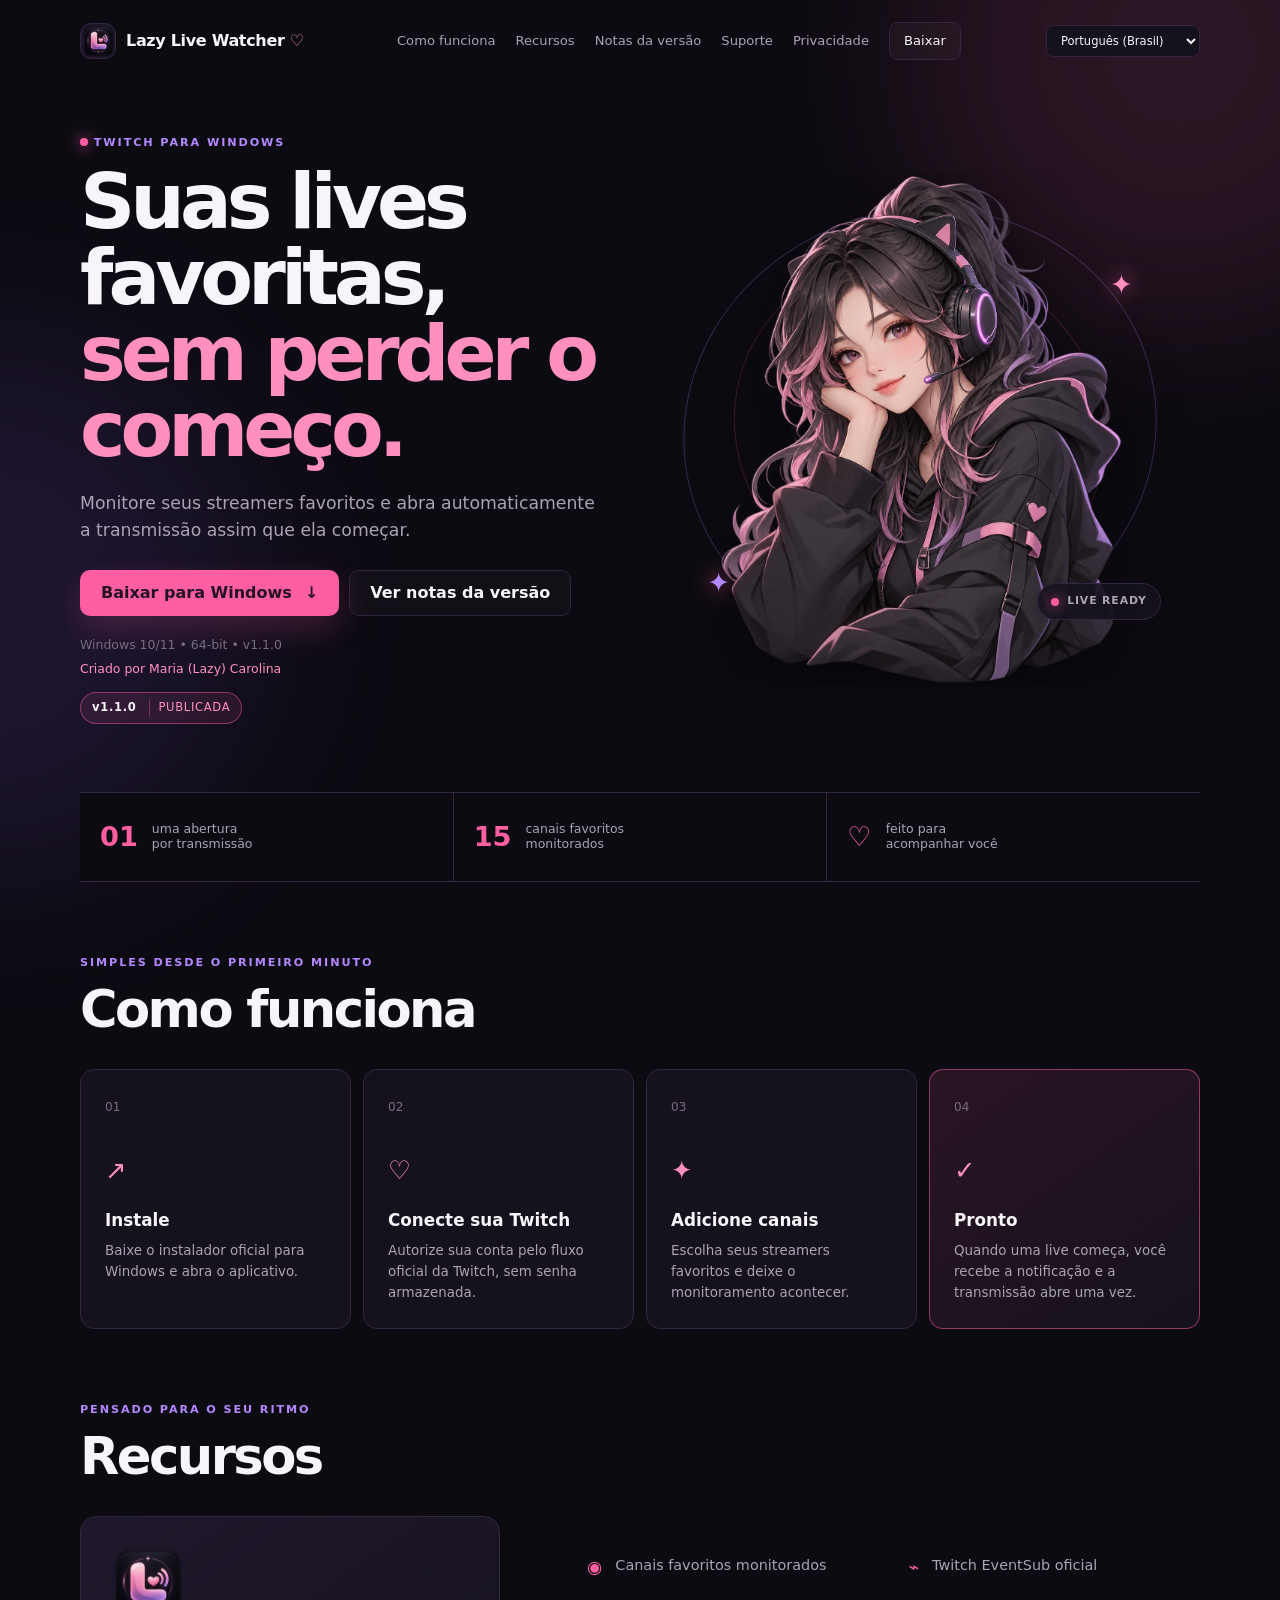
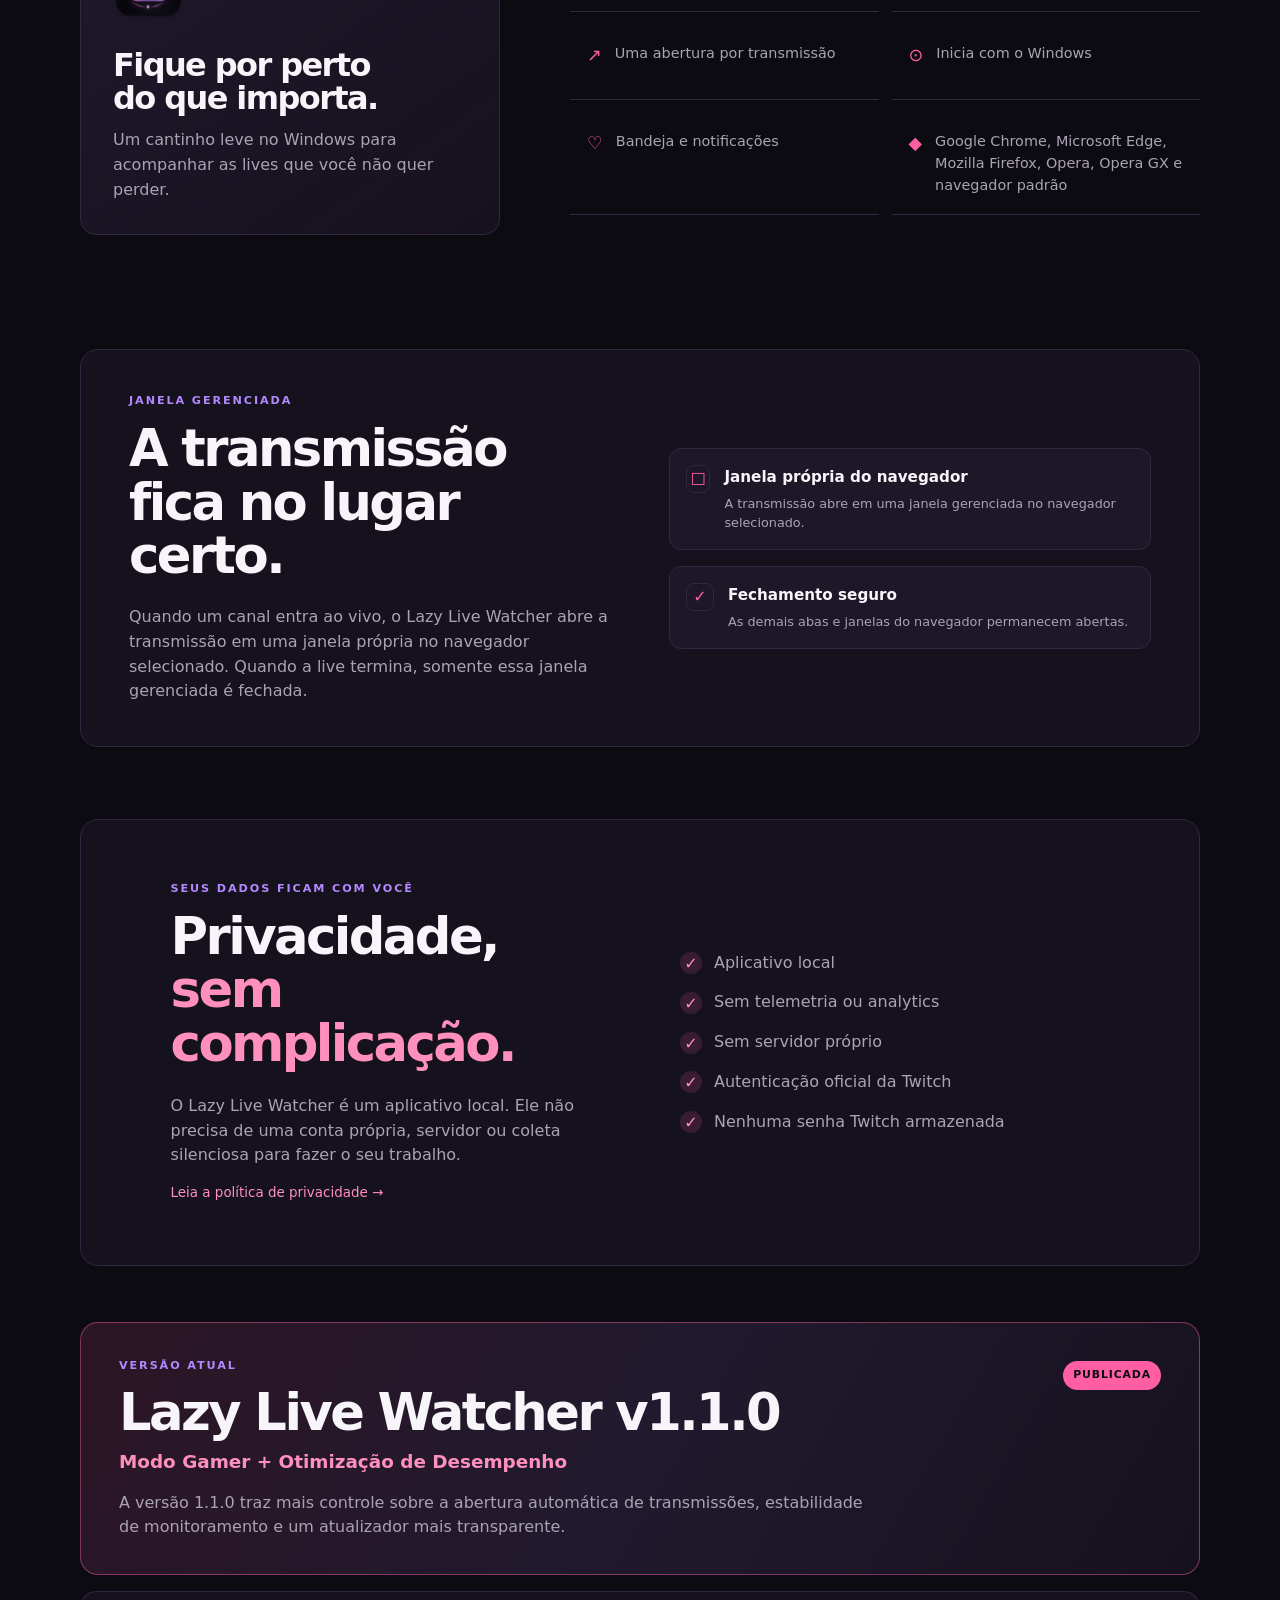
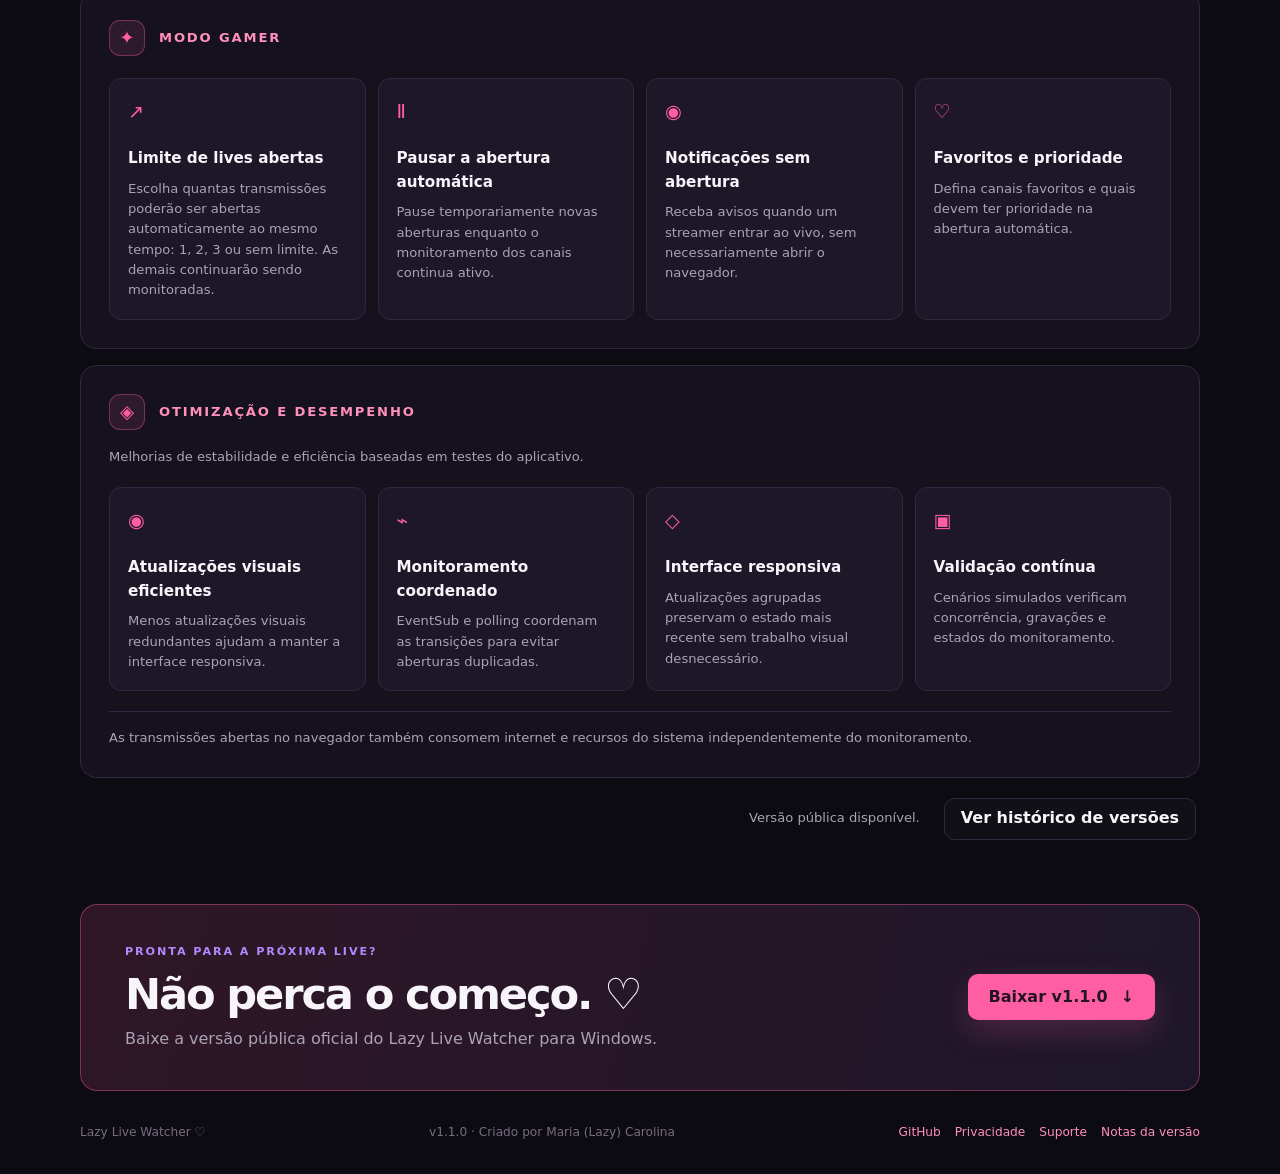
==== commit 5bb2de32: "site: refine v1.1.0 page layout" ====
--- a/index.html
+++ b/index.html
@@ -28,14 +28,13 @@
     </div>
   </header>
   <main id="top">
-    <section class="hero shell"><div class="hero-copy"><p class="eyebrow"><span class="dot"></span> <span data-i18n="hero.eyebrow">TWITCH PARA WINDOWS</span></p><h1 data-i18n="hero.title">Suas lives favoritas,<br><em>sem perder o começo.</em></h1><p class="hero-text" data-i18n="hero.text">Monitore seus streamers favoritos e abra automaticamente a transmissão assim que ela começar.</p><div class="hero-actions"><a class="button primary" href="https://github.com/lazyswit/lazy-live-watcher/releases/download/v1.1.0/LazyLiveWatcher-Setup-1.1.0.exe"><span data-i18n="hero.download">Baixar para Windows</span> <span aria-hidden="true">↓</span></a><a class="button ghost" href="changelog.html" data-i18n="hero.notes">Ver notas da versão</a></div><p class="platform" data-i18n="hero.platform">Windows 10/11 • 64-bit • v1.1.0</p><p class="credit">Criado por Maria (Lazy) Carolina</p></div><div class="hero-art" aria-label="Mascote original do Lazy Live Watcher"><div class="art-ring ring-one"></div><div class="art-ring ring-two"></div><span class="spark spark-one" aria-hidden="true">✦</span><span class="spark spark-two" aria-hidden="true">✦</span><img src="mascot.png" alt="Mascote gamer do Lazy Live Watcher"><div class="live-badge"><span class="dot"></span> <span data-i18n="hero.badge">LIVE READY</span></div></div></section>
+    <section class="hero shell"><div class="hero-copy"><p class="eyebrow"><span class="dot"></span> <span data-i18n="hero.eyebrow">TWITCH PARA WINDOWS</span></p><h1 data-i18n="hero.title">Suas lives favoritas,<br><em>sem perder o começo.</em></h1><p class="hero-text" data-i18n="hero.text">Monitore seus streamers favoritos e abra automaticamente a transmissão assim que ela começar.</p><div class="hero-actions"><a class="button primary" href="https://github.com/lazyswit/lazy-live-watcher/releases/download/v1.1.0/LazyLiveWatcher-Setup-1.1.0.exe"><span data-i18n="hero.download">Baixar para Windows</span> <span aria-hidden="true">↓</span></a><a class="button ghost" href="changelog.html" data-i18n="hero.notes">Ver notas da versão</a></div><p class="platform" data-i18n="hero.platform">Windows 10/11 • 64-bit • v1.1.0</p><p class="credit">Criado por Maria (Lazy) Carolina</p><span class="current-release-badge"><strong>v1.1.0</strong><span data-i18n="roadmap.status">PUBLICADA</span></span></div><div class="hero-art" aria-label="Mascote original do Lazy Live Watcher"><div class="art-ring ring-one"></div><div class="art-ring ring-two"></div><span class="spark spark-one" aria-hidden="true">✦</span><span class="spark spark-two" aria-hidden="true">✦</span><img src="mascot.png" alt="Mascote gamer do Lazy Live Watcher"><div class="live-badge"><span class="dot"></span> <span data-i18n="hero.badge">LIVE READY</span></div></div></section>
     <section class="trust-strip shell" aria-label="Resumo do aplicativo"><div><strong>01</strong><span data-i18n="trust.one">uma abertura<br>por transmissão</span></div><div><strong>15</strong><span data-i18n="trust.two">canais<br>monitorados</span></div><div><strong>♡</strong><span data-i18n="trust.three">feito para<br>acompanhar você</span></div></section>
     <section class="section shell" id="como-funciona"><div class="section-heading"><p class="eyebrow" data-i18n="how.eyebrow">SIMPLES DESDE O PRIMEIRO MINUTO</p><h2 data-i18n="how.title">Como funciona</h2></div><div class="steps"><article class="step-card"><span class="step-number">01</span><span class="step-icon">↗</span><h3 data-i18n="how.install.title">Instale</h3><p data-i18n="how.install.text">Baixe o instalador oficial para Windows e abra o aplicativo.</p></article><article class="step-card"><span class="step-number">02</span><span class="step-icon">♡</span><h3 data-i18n="how.connect.title">Conecte sua Twitch</h3><p data-i18n="how.connect.text">Autorize sua conta pelo fluxo oficial da Twitch, sem senha armazenada.</p></article><article class="step-card"><span class="step-number">03</span><span class="step-icon">✦</span><h3 data-i18n="how.add.title">Adicione canais</h3><p data-i18n="how.add.text">Escolha seus streamers favoritos e deixe o monitoramento acontecer.</p></article><article class="step-card featured"><span class="step-number">04</span><span class="step-icon">✓</span><h3 data-i18n="how.ready.title">Pronto</h3><p data-i18n="how.ready.text">Quando uma live começa, você recebe a notificação e a transmissão abre uma vez.</p></article></div></section>
     <section class="section feature-section shell" id="recursos"><div class="section-heading"><p class="eyebrow" data-i18n="features.eyebrow">PENSADO PARA O SEU RITMO</p><h2 data-i18n="features.title">Recursos</h2></div><div class="feature-layout"><div class="feature-intro"><img src="logo.png" alt="Logo Lazy Live Watcher" class="feature-logo"><h3 data-i18n="features.intro.title">Fique por perto<br>do que importa.</h3><p data-i18n="features.intro.text">Um cantinho leve no Windows para acompanhar as lives que você não quer perder.</p></div><div class="feature-grid"><div class="feature-item"><span>◉</span><p data-i18n="features.channels">Vários canais monitorados</p></div><div class="feature-item"><span>⌁</span><p data-i18n="features.eventsub">Twitch EventSub oficial</p></div><div class="feature-item"><span>↗</span><p data-i18n="features.once">Uma abertura por transmissão</p></div><div class="feature-item"><span>⊙</span><p data-i18n="features.startup">Inicia com o Windows</p></div><div class="feature-item"><span>♡</span><p data-i18n="features.tray">Bandeja e notificações</p></div><div class="feature-item"><span>◆</span><p data-i18n="features.browsers">Chrome, Edge, Firefox, Opera, Opera GX e navegador padrão</p></div></div></div></section>
     <section class="section shell"><div class="split-card"><div><p class="eyebrow" data-i18n="managed.eyebrow">JANELA GERENCIADA</p><h2 data-i18n="managed.title">A transmissão fica no lugar certo.</h2><p data-i18n="managed.text">Quando um canal entra ao vivo, o Lazy Live Watcher abre a transmissão em uma janela própria no navegador selecionado. Quando a live termina, somente essa janela gerenciada é fechada.</p></div><div class="mode-list"><div><span class="mode-icon">□</span><div><strong data-i18n="modes.window.title">Janela própria do navegador</strong><p data-i18n="modes.window.text">A transmissão abre em uma janela gerenciada no navegador selecionado.</p></div></div><div><span class="mode-icon">✓</span><div><strong data-i18n="modes.managed.title">Fechamento seguro</strong><p data-i18n="modes.managed.text">As demais abas e janelas do navegador permanecem abertas.</p></div></div></div></div></section>
     <section class="privacy-section shell" id="privacidade"><div class="privacy-copy"><p class="eyebrow" data-i18n="privacy.eyebrow">SEUS DADOS FICAM COM VOCÊ</p><h2 data-i18n="privacy.title">Privacidade,<br><em>sem complicação.</em></h2><p data-i18n="privacy.text">O Lazy Live Watcher é um aplicativo local. Ele não precisa de uma conta própria, servidor ou coleta silenciosa para fazer o seu trabalho.</p><a class="text-link" href="privacy.html" data-i18n="privacy.more">Leia a política de privacidade →</a></div><div class="privacy-list"><div><span>✓</span><span data-i18n="privacy.local">Aplicativo local</span></div><div><span>✓</span><span data-i18n="privacy.noTracking">Sem telemetria ou analytics</span></div><div><span>✓</span><span data-i18n="privacy.noServer">Sem servidor próprio</span></div><div><span>✓</span><span data-i18n="privacy.official">Autenticação oficial da Twitch</span></div><div><span>✓</span><span data-i18n="privacy.noPassword">Nenhuma senha Twitch armazenada</span></div></div></section>
-    <section class="section shell next-section"><div class="next-card"><div><p class="eyebrow" data-i18n="next.eyebrow">VERSÃO ATUAL</p><h2 data-i18n="next.title">Novidades da versão atual</h2><p data-i18n="next.text">A versão 1.1.0 já está publicada. Confira o novo Modo Gamer e as melhorias do atualizador.</p></div><a class="button ghost" href="changelog.html" data-i18n="next.button">Ver notas da versão</a></div></section>
-    <section class="section shell roadmap-section" id="v1-1-0"><div class="roadmap-hero"><div><p class="eyebrow" data-i18n="roadmap.eyebrow">VERSÃO ATUAL</p><h2 data-i18n="roadmap.title">Lazy Live Watcher v1.1.0</h2><h3 data-i18n="roadmap.subtitle">Modo Gamer + Otimização de Desempenho</h3><p data-i18n="roadmap.intro">A versão 1.1.0 oferece mais controle sobre a abertura automática, maior estabilidade do monitoramento e um atualizador mais transparente.</p></div><span class="badge" data-i18n="roadmap.status">PUBLICADA</span></div><div class="roadmap-blocks"><div class="roadmap-block"><div class="roadmap-block-heading"><span class="roadmap-block-icon" aria-hidden="true">✦</span><h3 data-i18n="roadmap.block.gamer">MODO GAMER</h3></div><div class="roadmap-grid"><article class="roadmap-item"><span class="roadmap-icon" aria-hidden="true">↗</span><h4 data-i18n="roadmap.gamer.limit.title">Limite de lives abertas</h4><p data-i18n="roadmap.gamer.limit.text">Escolha quantas transmissões poderão ser abertas automaticamente ao mesmo tempo: 1, 2, 3 ou sem limite. As demais continuarão sendo monitoradas.</p></article><article class="roadmap-item"><span class="roadmap-icon" aria-hidden="true">Ⅱ</span><h4 data-i18n="roadmap.gamer.pause.title">Pausar a abertura automática</h4><p data-i18n="roadmap.gamer.pause.text">Pause temporariamente novas aberturas enquanto o monitoramento dos canais continua ativo.</p></article><article class="roadmap-item"><span class="roadmap-icon" aria-hidden="true">◉</span><h4 data-i18n="roadmap.gamer.notifications.title">Notificações sem abertura</h4><p data-i18n="roadmap.gamer.notifications.text">Receba avisos quando um streamer entrar ao vivo, sem necessariamente abrir o navegador.</p></article><article class="roadmap-item"><span class="roadmap-icon" aria-hidden="true">♡</span><h4 data-i18n="roadmap.gamer.priority.title">Favoritos e prioridade</h4><p data-i18n="roadmap.gamer.priority.text">Defina canais favoritos e quais devem ter prioridade na abertura automática.</p></article></div></div><div class="roadmap-block roadmap-performance"><div class="roadmap-block-heading"><span class="roadmap-block-icon" aria-hidden="true">◈</span><h3 data-i18n="roadmap.block.performance">OTIMIZAÇÃO E DESEMPENHO</h3></div><p class="roadmap-block-intro" data-i18n="roadmap.performance.intro">Melhorias de estabilidade e eficiência baseadas em testes do aplicativo.</p><div class="roadmap-grid"><article class="roadmap-item"><span class="roadmap-icon" aria-hidden="true">◉</span><h4 data-i18n="roadmap.performance.cpu.title">Atualizações visuais eficientes</h4><p data-i18n="roadmap.performance.cpu.text">Menos atualizações visuais redundantes ajudam a manter a interface responsiva.</p></article><article class="roadmap-item"><span class="roadmap-icon" aria-hidden="true">⌁</span><h4 data-i18n="roadmap.performance.monitoring.title">Monitoramento coordenado</h4><p data-i18n="roadmap.performance.monitoring.text">EventSub e polling coordenam as transições para evitar aberturas duplicadas.</p></article><article class="roadmap-item"><span class="roadmap-icon" aria-hidden="true">◇</span><h4 data-i18n="roadmap.performance.ui.title">Interface responsiva</h4><p data-i18n="roadmap.performance.ui.text">Atualizações agrupadas preservam o estado mais recente sem trabalho visual desnecessário.</p></article><article class="roadmap-item"><span class="roadmap-icon" aria-hidden="true">▣</span><h4 data-i18n="roadmap.performance.tests.title">Validação contínua</h4><p data-i18n="roadmap.performance.tests.text">Cenários simulados verificam concorrência, gravações e estados do monitoramento.</p></article></div><p class="roadmap-note" data-i18n="roadmap.performance.note">As transmissões abertas no navegador também consomem internet e recursos do sistema independentemente do monitoramento do Lazy Live Watcher.</p></div></div><div class="roadmap-footer"><p data-i18n="roadmap.status.note">Versão pública disponível.</p><div class="roadmap-actions"><a class="button primary" href="https://github.com/lazyswit/lazy-live-watcher/releases/download/v1.1.0/LazyLiveWatcher-Setup-1.1.0.exe"><span data-i18n="roadmap.download">Baixar v1.1.0</span> <span aria-hidden="true">↓</span></a><a class="button ghost" href="changelog.html" data-i18n="roadmap.changelog">Ver histórico de versões</a></div></div></section>
+    <section class="section shell roadmap-section" id="v1-1-0"><div class="roadmap-hero"><div><p class="eyebrow" data-i18n="roadmap.eyebrow">VERSÃO ATUAL</p><h2 data-i18n="roadmap.title">Lazy Live Watcher v1.1.0</h2><h3 data-i18n="roadmap.subtitle">Modo Gamer + Otimização de Desempenho</h3><p data-i18n="roadmap.intro">A versão 1.1.0 oferece mais controle sobre a abertura automática, maior estabilidade do monitoramento e um atualizador mais transparente.</p></div><span class="badge" data-i18n="roadmap.status">PUBLICADA</span></div><div class="roadmap-blocks"><div class="roadmap-block"><div class="roadmap-block-heading"><span class="roadmap-block-icon" aria-hidden="true">✦</span><h3 data-i18n="roadmap.block.gamer">MODO GAMER</h3></div><div class="roadmap-grid"><article class="roadmap-item"><span class="roadmap-icon" aria-hidden="true">↗</span><h4 data-i18n="roadmap.gamer.limit.title">Limite de lives abertas</h4><p data-i18n="roadmap.gamer.limit.text">Escolha quantas transmissões poderão ser abertas automaticamente ao mesmo tempo: 1, 2, 3 ou sem limite. As demais continuarão sendo monitoradas.</p></article><article class="roadmap-item"><span class="roadmap-icon" aria-hidden="true">Ⅱ</span><h4 data-i18n="roadmap.gamer.pause.title">Pausar a abertura automática</h4><p data-i18n="roadmap.gamer.pause.text">Pause temporariamente novas aberturas enquanto o monitoramento dos canais continua ativo.</p></article><article class="roadmap-item"><span class="roadmap-icon" aria-hidden="true">◉</span><h4 data-i18n="roadmap.gamer.notifications.title">Notificações sem abertura</h4><p data-i18n="roadmap.gamer.notifications.text">Receba avisos quando um streamer entrar ao vivo, sem necessariamente abrir o navegador.</p></article><article class="roadmap-item"><span class="roadmap-icon" aria-hidden="true">♡</span><h4 data-i18n="roadmap.gamer.priority.title">Favoritos e prioridade</h4><p data-i18n="roadmap.gamer.priority.text">Defina canais favoritos e quais devem ter prioridade na abertura automática.</p></article></div></div><div class="roadmap-block roadmap-performance"><div class="roadmap-block-heading"><span class="roadmap-block-icon" aria-hidden="true">◈</span><h3 data-i18n="roadmap.block.performance">OTIMIZAÇÃO E DESEMPENHO</h3></div><p class="roadmap-block-intro" data-i18n="roadmap.performance.intro">Melhorias de estabilidade e eficiência baseadas em testes do aplicativo.</p><div class="roadmap-grid"><article class="roadmap-item"><span class="roadmap-icon" aria-hidden="true">◉</span><h4 data-i18n="roadmap.performance.cpu.title">Atualizações visuais eficientes</h4><p data-i18n="roadmap.performance.cpu.text">Menos atualizações visuais redundantes ajudam a manter a interface responsiva.</p></article><article class="roadmap-item"><span class="roadmap-icon" aria-hidden="true">⌁</span><h4 data-i18n="roadmap.performance.monitoring.title">Monitoramento coordenado</h4><p data-i18n="roadmap.performance.monitoring.text">EventSub e polling coordenam as transições para evitar aberturas duplicadas.</p></article><article class="roadmap-item"><span class="roadmap-icon" aria-hidden="true">◇</span><h4 data-i18n="roadmap.performance.ui.title">Interface responsiva</h4><p data-i18n="roadmap.performance.ui.text">Atualizações agrupadas preservam o estado mais recente sem trabalho visual desnecessário.</p></article><article class="roadmap-item"><span class="roadmap-icon" aria-hidden="true">▣</span><h4 data-i18n="roadmap.performance.tests.title">Validação contínua</h4><p data-i18n="roadmap.performance.tests.text">Cenários simulados verificam concorrência, gravações e estados do monitoramento.</p></article></div><p class="roadmap-note" data-i18n="roadmap.performance.note">As transmissões abertas no navegador também consomem internet e recursos do sistema independentemente do monitoramento do Lazy Live Watcher.</p></div></div><div class="roadmap-footer"><p data-i18n="roadmap.status.note">Versão pública disponível.</p><div class="roadmap-actions"><a class="button ghost" href="changelog.html" data-i18n="roadmap.changelog">Ver histórico de versões</a></div></div></section>
     <section class="download-card shell"><div><p class="eyebrow" data-i18n="download.eyebrow">PRONTA PARA A PRÓXIMA LIVE?</p><h2 data-i18n="download.title">Não perca o começo. ♡</h2><p data-i18n="download.text">Baixe a versão pública oficial do Lazy Live Watcher para Windows.</p></div><a class="button primary" href="https://github.com/lazyswit/lazy-live-watcher/releases/download/v1.1.0/LazyLiveWatcher-Setup-1.1.0.exe"><span data-i18n="download.button">Baixar v1.1.0</span> <span aria-hidden="true">↓</span></a></section>
   </main>
   <footer class="site-footer shell"><span>Lazy Live Watcher ♡</span><span>v1.1.0 · Criado por Maria (Lazy) Carolina</span><span class="footer-links"><a href="https://github.com/lazyswit/lazy-live-watcher">GitHub</a><a href="privacy.html" data-i18n="nav.privacy">Privacidade</a><a href="support.html" data-i18n="nav.support">Suporte</a><a href="changelog.html" data-i18n="nav.releases">Notas da versão</a></span></footer>
--- a/styles.css
+++ b/styles.css
@@ -1,11 +1,11 @@
 :root { --bg:#0d0b12; --panel:#16121d; --panel-2:#1e1728; --ink:#f8f5fa; --muted:#aaa3b3; --dim:#776d80; --pink:#ff5fa2; --pink-soft:#ff8fbd; --lilac:#b388ff; --violet:#8a5cf6; --line:#342540; --shell:min(1120px,calc(100% - 48px)); }
 * { box-sizing:border-box; } html { scroll-behavior:smooth; } body { margin:0; color:var(--ink); background:var(--bg); font-family:"Segoe UI",system-ui,sans-serif; line-height:1.55; overflow-x:hidden; } a { color:inherit; text-decoration:none; } button,select { font:inherit; } .shell { width:var(--shell); margin-inline:auto; } .sr-only { position:absolute;width:1px;height:1px;padding:0;margin:-1px;overflow:hidden;clip:rect(0,0,0,0);white-space:nowrap;border:0; }
-.ambient { position:fixed;width:520px;height:520px;border-radius:50%;filter:blur(90px);opacity:.13;pointer-events:none;z-index:-1; }.ambient-one{background:var(--pink);top:-210px;right:-160px}.ambient-two{background:var(--violet);bottom:4%;left:-270px}.site-header{display:flex;align-items:center;justify-content:space-between;gap:24px;padding:22px 0}.brand{display:inline-flex;align-items:center;gap:10px;font-weight:700;letter-spacing:-.02em;white-space:nowrap}.brand-mark{display:grid;place-items:center;width:36px;height:36px;overflow:hidden;border:1px solid var(--line);border-radius:11px;background:var(--panel-2)}.brand-mark img{width:31px;height:31px;object-fit:cover}.heart,em{color:var(--pink-soft);font-style:normal}.header-tools{display:flex;align-items:center;gap:18px}nav{display:flex;align-items:center;gap:20px;color:var(--muted);font-size:.82rem}nav a,.footer-links a,.text-link{transition:color .2s ease}nav a:hover,.footer-links a:hover,.text-link:hover{color:var(--ink)}.nav-download{padding:8px 14px;color:var(--ink);border:1px solid var(--line);border-radius:9px;background:rgba(255,255,255,.03)}.language-picker select{width:42px;padding:7px 2px;color:var(--ink);border:1px solid var(--line);border-radius:8px;background:var(--panel);font-size:.72rem;cursor:pointer}.language-picker select:focus-visible,a:focus-visible,.button:focus-visible{outline:2px solid var(--pink-soft);outline-offset:3px}
+.ambient { position:fixed;width:520px;height:520px;border-radius:50%;filter:blur(90px);opacity:.13;pointer-events:none;z-index:-1; }.ambient-one{background:var(--pink);top:-210px;right:-160px}.ambient-two{background:var(--violet);bottom:4%;left:-270px}.site-header{display:grid;grid-template-columns:auto minmax(0,1fr);align-items:center;column-gap:32px;padding:22px 0}.brand{display:inline-flex;align-items:center;gap:10px;font-weight:700;letter-spacing:-.02em;white-space:nowrap}.brand-mark{display:grid;place-items:center;width:36px;height:36px;overflow:hidden;border:1px solid var(--line);border-radius:11px;background:var(--panel-2)}.brand-mark img{width:31px;height:31px;object-fit:cover}.heart,em{color:var(--pink-soft);font-style:normal}.header-tools{display:grid;grid-template-columns:minmax(0,1fr) auto;align-items:center;gap:24px;min-width:0}nav{display:flex;align-items:center;justify-content:center;flex-wrap:wrap;gap:12px 20px;color:var(--muted);font-size:.82rem}nav a,.footer-links a,.text-link{transition:color .2s ease}nav a:hover,.footer-links a:hover,.text-link:hover{color:var(--ink)}.nav-download{padding:8px 14px;color:var(--ink);border:1px solid var(--line);border-radius:9px;background:rgba(255,255,255,.03)}.language-picker{display:block;width:154px;min-width:154px}.language-picker select{display:block;width:154px!important;min-width:154px;padding-right:24px;padding:7px 10px;color:var(--ink);border:1px solid var(--line);border-radius:8px;background:var(--panel);font-size:.72rem;cursor:pointer}.language-picker select:focus-visible,a:focus-visible,.button:focus-visible{outline:2px solid var(--pink-soft);outline-offset:3px}
 .hero{display:grid;grid-template-columns:1fr 1fr;align-items:center;min-height:590px;padding:52px 0 68px}.eyebrow{margin:0 0 12px;color:var(--lilac);font-size:.7rem;font-weight:700;letter-spacing:.17em}.dot{display:inline-block;width:8px;height:8px;border-radius:50%;background:var(--pink);box-shadow:0 0 14px var(--pink)}h1,h2,h3,p{margin-top:0}h1{max-width:650px;margin-bottom:22px;font-size:clamp(2.8rem,6vw,5.4rem);line-height:.99;letter-spacing:-.065em}.hero-text{max-width:520px;margin-bottom:27px;color:var(--muted);font-size:1.08rem}.hero-actions{display:flex;flex-wrap:wrap;gap:10px}.button{display:inline-flex;align-items:center;justify-content:center;gap:13px;min-height:46px;padding:0 20px;border:1px solid transparent;border-radius:10px;font-weight:700;transition:transform .2s ease,background .2s ease,border-color .2s ease}.button:hover{transform:translateY(-2px)}.button.primary{color:#241321;background:var(--pink);box-shadow:0 12px 32px rgba(255,95,162,.2)}.button.primary:hover{background:var(--pink-soft)}.button.ghost{color:var(--ink);border-color:var(--line);background:rgba(255,255,255,.025)}.button.ghost:hover{border-color:var(--lilac);background:var(--panel-2)}.platform,.credit{color:var(--dim);font-size:.78rem}.platform{margin:19px 0 4px}.credit{margin:0;color:var(--pink-soft)}
 .hero-art{position:relative;display:grid;place-items:center;min-height:500px}.hero-art>img{position:relative;z-index:2;width:min(78%,430px);filter:drop-shadow(0 24px 34px rgba(0,0,0,.5));animation:float 7s ease-in-out infinite}.art-ring{position:absolute;border:1px solid rgba(179,136,255,.25);border-radius:50%;transform:rotate(-16deg)}.ring-one{width:min(85%,490px);height:min(85%,490px)}.ring-two{width:min(67%,380px);height:min(67%,380px);border-color:rgba(255,95,162,.18);transform:rotate(22deg)}.spark{position:absolute;z-index:3;color:var(--pink-soft);font-size:1.7rem;text-shadow:0 0 20px var(--pink)}.spark-one{top:18%;right:12%}.spark-two{bottom:16%;left:12%;color:var(--lilac)}.live-badge{position:absolute;right:7%;bottom:13%;z-index:4;display:flex;align-items:center;gap:8px;padding:9px 13px;border:1px solid var(--line);border-radius:20px;background:rgba(22,18,29,.9);color:var(--muted);font-size:.68rem;font-weight:700;letter-spacing:.08em}@keyframes float{0%,100%{transform:translateY(0) rotate(0)}50%{transform:translateY(-10px) rotate(1deg)}}
-.trust-strip{display:grid;grid-template-columns:repeat(3,1fr);gap:1px;border-top:1px solid var(--line);border-bottom:1px solid var(--line);background:var(--line)}.trust-strip>div{display:flex;align-items:center;gap:14px;min-height:88px;padding:15px 20px;background:var(--bg)}.trust-strip strong{color:var(--pink);font-size:1.7rem}.trust-strip span{color:var(--muted);font-size:.78rem;line-height:1.2}.section{padding:105px 0 0}.section-heading{margin-bottom:32px}.section-heading h2,.privacy-copy h2,.download-card h2,.split-card h2,.next-card h2{margin-bottom:0;font-size:clamp(2rem,4vw,3.4rem);line-height:1.05;letter-spacing:-.05em}.steps{display:grid;grid-template-columns:repeat(4,1fr);gap:12px}.step-card{position:relative;min-height:232px;padding:24px;border:1px solid var(--line);border-radius:14px;background:var(--panel)}.step-card.featured{border-color:rgba(255,95,162,.5);background:linear-gradient(145deg,rgba(255,95,162,.12),var(--panel))}.step-number{color:var(--dim);font-size:.75rem}.step-icon{display:block;margin:32px 0 17px;color:var(--pink-soft);font-size:1.6rem}.step-card h3{margin-bottom:8px;font-size:1.05rem}.step-card p{margin:0;color:var(--muted);font-size:.84rem}
-.feature-section{padding-bottom:105px}.feature-layout{display:grid;grid-template-columns:.8fr 1.2fr;gap:70px;align-items:center}.feature-intro{padding:32px;border:1px solid var(--line);border-radius:16px;background:linear-gradient(145deg,rgba(179,136,255,.11),var(--panel))}.feature-logo{width:70px;height:70px;margin-bottom:22px;border-radius:19px}.feature-intro h3{margin-bottom:12px;font-size:2rem;line-height:1.05;letter-spacing:-.05em}.feature-intro p{margin-bottom:0;color:var(--muted)}.feature-grid{display:grid;grid-template-columns:repeat(2,1fr);gap:13px}.feature-item{display:flex;align-items:flex-start;gap:13px;min-height:75px;padding:17px;border-bottom:1px solid var(--line)}.feature-item span{color:var(--pink);font-size:1.1rem}.feature-item p{margin:0;color:var(--muted);font-size:.9rem}.split-card,.privacy-section,.next-card{border:1px solid var(--line);border-radius:18px;background:var(--panel)}.split-card{display:grid;grid-template-columns:1fr 1fr;gap:58px;align-items:center;padding:42px 48px}.split-card>div:first-child>p:last-child{max-width:500px;margin:22px 0 0;color:var(--muted)}.mode-list{display:grid;gap:16px;position:relative}.mode-list>div{display:flex;align-items:flex-start;gap:14px;padding:16px;border:1px solid var(--line);border-radius:12px;background:var(--panel-2)}.mode-icon{display:grid;place-items:center;width:28px;height:28px;color:var(--pink);border:1px solid var(--line);border-radius:8px}.mode-list strong{font-size:.95rem}.mode-list p{margin:4px 0 0;color:var(--muted);font-size:.8rem}.coming-badge{justify-self:end;color:var(--pink-soft);font-size:.73rem;letter-spacing:.08em;text-transform:uppercase}.privacy-section{display:grid;grid-template-columns:1fr 1fr;gap:80px;align-items:center;margin-top:105px;padding:75px 7%}.privacy-copy>p:not(.eyebrow){max-width:440px;margin:23px 0 12px;color:var(--muted)}.privacy-list{display:grid;gap:15px}.privacy-list div{display:flex;align-items:center;gap:12px;color:var(--muted)}.privacy-list div>span:first-child{display:grid;place-items:center;width:22px;height:22px;border-radius:50%;background:rgba(255,95,162,.15);color:var(--pink-soft)}.text-link{color:var(--pink-soft);font-size:.84rem}.next-section{padding-top:42px}.next-card{display:flex;align-items:center;justify-content:space-between;gap:30px;padding:31px 38px;background:linear-gradient(105deg,rgba(179,136,255,.1),var(--panel))}.next-card p:last-child{max-width:620px;margin:13px 0 0;color:var(--muted)}.download-card{display:flex;align-items:center;justify-content:space-between;gap:30px;margin-top:105px;padding:38px 44px;border:1px solid rgba(255,95,162,.4);border-radius:17px;background:linear-gradient(105deg,rgba(255,95,162,.14),rgba(179,136,255,.1))}.download-card h2{font-size:clamp(1.8rem,4vw,2.7rem)}.download-card p:last-child{margin:10px 0 0;color:var(--muted)}.site-footer{display:flex;align-items:center;justify-content:space-between;gap:20px;padding:32px 0;color:var(--dim);font-size:.76rem}.site-footer a{color:var(--pink-soft)}.footer-links{display:flex;gap:14px;flex-wrap:wrap}
-.page-hero{padding:70px 0 52px;max-width:790px}.page-hero h1{margin-bottom:18px;font-size:clamp(2.7rem,6vw,4.8rem)}.page-hero p:last-child{max-width:650px;color:var(--muted);font-size:1.05rem}.content-grid{display:grid;grid-template-columns:repeat(2,1fr);gap:16px;padding-bottom:95px}.content-card{padding:28px;border:1px solid var(--line);border-radius:15px;background:var(--panel)}.content-card.wide{grid-column:1/-1}.content-card h2,.content-card h3{margin-bottom:10px}.content-card p,.content-card li{color:var(--muted)}.content-card ul{padding-left:20px;margin-bottom:0}.content-card li+li{margin-top:8px}.release-card{position:relative;padding:33px;border:1px solid var(--line);border-radius:16px;background:var(--panel)}.release-card+.release-card{margin-top:16px}.release-card.upcoming{border-color:rgba(179,136,255,.5);background:linear-gradient(145deg,rgba(179,136,255,.1),var(--panel))}.release-header{display:flex;align-items:flex-start;justify-content:space-between;gap:18px;margin-bottom:25px}.release-header h2{margin:0;font-size:1.8rem}.release-header p{margin:5px 0 0;color:var(--muted)}.badge{display:inline-flex;padding:6px 10px;border-radius:999px;color:var(--bg);background:var(--pink);font-size:.68rem;font-weight:800;letter-spacing:.08em;white-space:nowrap}.badge.soon{color:var(--ink);background:var(--lilac)}.release-columns{display:grid;grid-template-columns:repeat(3,1fr);gap:26px}.release-columns h3{color:var(--pink-soft);font-size:.78rem;letter-spacing:.12em;text-transform:uppercase}.release-columns ul{padding-left:19px;margin:0;color:var(--muted)}.release-columns li+li{margin-top:8px}.faq-grid{display:grid;grid-template-columns:repeat(2,1fr);gap:8px 28px}.faq-grid p{padding:13px 0;margin:0;border-bottom:1px solid var(--line)}.faq-grid strong{color:var(--ink);font-size:.9rem}.faq-grid span{color:var(--muted);font-size:.84rem}
-@media(max-width:1000px){nav{gap:13px}.hero{min-height:530px}.steps{grid-template-columns:repeat(2,1fr)}.feature-layout{gap:35px}.release-columns{grid-template-columns:1fr 1fr}}@media(max-width:850px){:root{--shell:min(100% - 34px,680px)}.site-header{align-items:flex-start;flex-direction:column}.header-tools{width:100%;justify-content:space-between}.header-tools nav a:not(.nav-download){display:none}.hero{grid-template-columns:1fr;min-height:0;padding:55px 0 30px}.hero-copy{text-align:center}.hero-text{margin-inline:auto}.hero-actions{justify-content:center}.hero-art{min-height:390px}.hero-art>img{width:min(78%,350px)}.trust-strip>div{padding-inline:12px}.feature-layout,.privacy-section,.split-card{grid-template-columns:1fr;gap:32px}.privacy-section{padding:34px 27px}.split-card{padding:32px 26px}.content-grid{grid-template-columns:1fr}.content-card.wide{grid-column:auto}.faq-grid{grid-template-columns:1fr}}@media(max-width:520px){:root{--shell:calc(100% - 28px)}.site-header{padding:17px 0}.brand{font-size:.9rem}.header-tools{gap:8px}.nav-download{padding:7px 11px}.language-picker select{width:39px}.hero{padding-top:40px}.hero h1{font-size:clamp(2.45rem,13vw,3.6rem)}.hero-text{font-size:.98rem}.hero-art{min-height:320px}.hero-art>img{width:min(83%,290px)}.ring-one{width:94%;height:94%}.ring-two{width:74%;height:74%}.live-badge{right:0;bottom:8%}.trust-strip{grid-template-columns:1fr}.trust-strip>div{min-height:62px;justify-content:center}.section{padding-top:80px}.steps,.feature-grid,.release-columns{grid-template-columns:1fr}.step-card{min-height:0}.feature-section{padding-bottom:80px}.download-card,.next-card{align-items:flex-start;flex-direction:column}.download-card{margin-top:80px;padding:28px 22px}.next-card{padding:26px 22px}.site-footer{align-items:flex-start;flex-direction:column;gap:9px;padding:24px 0}.page-hero{padding:48px 0 35px}.page-hero h1{font-size:clamp(2.4rem,12vw,3.5rem)}.content-card,.release-card{padding:24px 20px}.release-header{flex-direction:column}.badge{align-self:flex-start}}
-.roadmap-section{padding-top:42px}.roadmap-hero{display:flex;align-items:flex-start;justify-content:space-between;gap:30px;padding:34px 38px;border:1px solid rgba(255,95,162,.45);border-radius:18px;background:linear-gradient(120deg,rgba(255,95,162,.13),rgba(179,136,255,.12),var(--panel))}.roadmap-hero h2{margin-bottom:8px;font-size:clamp(2rem,4vw,3.4rem);line-height:1.05;letter-spacing:-.05em}.roadmap-hero h3{margin-bottom:14px;color:var(--pink-soft);font-size:1.15rem}.roadmap-hero p:not(.eyebrow){max-width:760px;margin:0;color:var(--muted)}.roadmap-hero .badge{margin-top:4px}.roadmap-blocks{display:grid;gap:16px;margin-top:16px}.roadmap-block{padding:28px;border:1px solid var(--line);border-radius:16px;background:var(--panel)}.roadmap-block-heading{display:flex;align-items:center;gap:14px;margin-bottom:22px}.roadmap-block-heading h3{margin:0;color:var(--pink-soft);font-size:.82rem;letter-spacing:.14em}.roadmap-block-icon{display:grid;place-items:center;width:36px;height:36px;border:1px solid rgba(255,95,162,.35);border-radius:11px;background:rgba(255,95,162,.1);color:var(--pink);font-size:1.15rem}.roadmap-grid{display:grid;grid-template-columns:repeat(4,1fr);gap:12px}.roadmap-item{min-height:178px;padding:18px;border:1px solid var(--line);border-radius:12px;background:var(--panel-2)}.roadmap-icon{display:block;margin-bottom:14px;color:var(--pink);font-size:1.2rem}.roadmap-item h4{margin-bottom:8px;font-size:.95rem}.roadmap-item p,.roadmap-block-intro,.roadmap-note,.roadmap-footer p{margin:0;color:var(--muted);font-size:.82rem}.roadmap-block-intro{max-width:760px;margin:-5px 0 20px}.roadmap-note{margin-top:20px;padding-top:16px;border-top:1px solid var(--line)}.roadmap-footer{display:flex;align-items:center;justify-content:space-between;gap:24px;padding:24px 4px 0}.roadmap-actions{display:flex;flex-wrap:wrap;gap:10px}.roadmap-actions .button{min-height:42px;padding-inline:16px}@media(max-width:1000px){.roadmap-grid{grid-template-columns:repeat(2,1fr)}}@media(max-width:520px){.roadmap-hero,.roadmap-footer{flex-direction:column;align-items:flex-start}.roadmap-hero,.roadmap-block{padding:24px 20px}.roadmap-grid{grid-template-columns:1fr}.roadmap-actions{width:100%;flex-direction:column}.roadmap-actions .button{width:100%}}
+.trust-strip{display:grid;grid-template-columns:repeat(3,1fr);gap:1px;border-top:1px solid var(--line);border-bottom:1px solid var(--line);background:var(--line)}.trust-strip>div{display:flex;align-items:center;gap:14px;min-height:88px;padding:15px 20px;background:var(--bg)}.trust-strip strong{color:var(--pink);font-size:1.7rem}.trust-strip span{color:var(--muted);font-size:.78rem;line-height:1.2}.section{padding:72px 0 0}.section-heading{margin-bottom:32px}.section-heading h2,.privacy-copy h2,.download-card h2,.split-card h2,.next-card h2{margin-bottom:0;font-size:clamp(2rem,4vw,3.4rem);line-height:1.05;letter-spacing:-.05em}.steps{display:grid;grid-template-columns:repeat(4,1fr);gap:12px}.step-card{position:relative;min-height:232px;padding:24px;border:1px solid var(--line);border-radius:14px;background:var(--panel)}.step-card.featured{border-color:rgba(255,95,162,.5);background:linear-gradient(145deg,rgba(255,95,162,.12),var(--panel))}.step-number{color:var(--dim);font-size:.75rem}.step-icon{display:block;margin:32px 0 17px;color:var(--pink-soft);font-size:1.6rem}.step-card h3{margin-bottom:8px;font-size:1.05rem}.step-card p{margin:0;color:var(--muted);font-size:.84rem}
+.feature-section{padding-bottom:42px}.feature-layout{display:grid;grid-template-columns:.8fr 1.2fr;gap:70px;align-items:center}.feature-intro{padding:32px;border:1px solid var(--line);border-radius:16px;background:linear-gradient(145deg,rgba(179,136,255,.11),var(--panel))}.feature-logo{width:70px;height:70px;margin-bottom:22px;border-radius:19px}.feature-intro h3{margin-bottom:12px;font-size:2rem;line-height:1.05;letter-spacing:-.05em}.feature-intro p{margin-bottom:0;color:var(--muted)}.feature-grid{display:grid;grid-template-columns:repeat(2,1fr);gap:13px}.feature-item{display:flex;align-items:flex-start;gap:13px;min-height:75px;padding:17px;border-bottom:1px solid var(--line)}.feature-item span{color:var(--pink);font-size:1.1rem}.feature-item p{margin:0;color:var(--muted);font-size:.9rem}.split-card,.privacy-section,.next-card{border:1px solid var(--line);border-radius:18px;background:var(--panel)}.split-card{display:grid;grid-template-columns:1fr 1fr;gap:58px;align-items:center;padding:42px 48px}.split-card>div:first-child>p:last-child{max-width:500px;margin:22px 0 0;color:var(--muted)}.mode-list{display:grid;gap:16px;position:relative}.mode-list>div{display:flex;align-items:flex-start;gap:14px;padding:16px;border:1px solid var(--line);border-radius:12px;background:var(--panel-2)}.mode-icon{display:grid;place-items:center;width:28px;height:28px;color:var(--pink);border:1px solid var(--line);border-radius:8px}.mode-list strong{font-size:.95rem}.mode-list p{margin:4px 0 0;color:var(--muted);font-size:.8rem}.coming-badge{justify-self:end;color:var(--pink-soft);font-size:.73rem;letter-spacing:.08em;text-transform:uppercase}.privacy-section{display:grid;grid-template-columns:1fr 1fr;gap:80px;align-items:center;margin-top:72px;padding:60px 7%}.privacy-copy>p:not(.eyebrow){max-width:440px;margin:23px 0 12px;color:var(--muted)}.privacy-list{display:grid;gap:15px}.privacy-list div{display:flex;align-items:center;gap:12px;color:var(--muted)}.privacy-list div>span:first-child{display:grid;place-items:center;width:22px;height:22px;border-radius:50%;background:rgba(255,95,162,.15);color:var(--pink-soft)}.text-link{color:var(--pink-soft);font-size:.84rem}.next-section{padding-top:42px}.next-card{display:flex;align-items:center;justify-content:space-between;gap:30px;padding:31px 38px;background:linear-gradient(105deg,rgba(179,136,255,.1),var(--panel))}.next-card p:last-child{max-width:620px;margin:13px 0 0;color:var(--muted)}.download-card{display:flex;align-items:center;justify-content:space-between;gap:30px;margin-top:64px;padding:38px 44px;border:1px solid rgba(255,95,162,.4);border-radius:17px;background:linear-gradient(105deg,rgba(255,95,162,.14),rgba(179,136,255,.1))}.download-card h2{font-size:clamp(1.8rem,4vw,2.7rem)}.download-card p:last-child{margin:10px 0 0;color:var(--muted)}.site-footer{display:flex;align-items:center;justify-content:space-between;gap:20px;padding:32px 0;color:var(--dim);font-size:.76rem}.site-footer a{color:var(--pink-soft)}.footer-links{display:flex;gap:14px;flex-wrap:wrap}
+.page-hero{padding:70px 0 52px;max-width:790px}.page-hero h1{margin-bottom:18px;font-size:clamp(2.7rem,6vw,4.8rem)}.page-hero p:last-child{max-width:650px;color:var(--muted);font-size:1.05rem}.content-grid{display:grid;grid-template-columns:repeat(2,1fr);gap:16px;padding-bottom:95px}.content-card{padding:28px;border:1px solid var(--line);border-radius:15px;background:var(--panel)}.content-card.wide{grid-column:1/-1}.content-card h2,.content-card h3{margin-bottom:10px}.content-card p,.content-card li{color:var(--muted)}.content-card ul{padding-left:20px;margin-bottom:0}.content-card li+li{margin-top:8px}.release-card{position:relative;padding:33px;border:1px solid var(--line);border-radius:16px;background:var(--panel)}.release-card.current-release{border-color:rgba(255,95,162,.62);background:linear-gradient(145deg,rgba(255,95,162,.10),var(--panel))}.release-card+.release-card{margin-top:16px}.release-card.upcoming{border-color:rgba(179,136,255,.5);background:linear-gradient(145deg,rgba(179,136,255,.1),var(--panel))}.release-header{display:flex;align-items:flex-start;justify-content:space-between;gap:18px;margin-bottom:25px}.release-header h2{margin:0;font-size:1.8rem}.release-header p{margin:5px 0 0;color:var(--muted)}.badge{display:inline-flex;padding:6px 10px;border-radius:999px;color:var(--bg);background:var(--pink);font-size:.68rem;font-weight:800;letter-spacing:.08em;white-space:nowrap}.badge.soon{color:var(--ink);background:var(--lilac)}.current-release-badge{display:inline-flex;align-items:center;gap:9px;width:max-content;margin-top:14px;padding:6px 11px;border:1px solid rgba(255,95,162,.45);border-radius:999px;background:rgba(255,95,162,.10);color:var(--pink-soft);font-size:.72rem;letter-spacing:.06em}.current-release-badge strong{color:var(--ink);font-weight:800}.current-release-badge strong+span{margin-left:4px;padding-left:8px;border-left:1px solid rgba(255,95,162,.35)}.release-columns{display:grid;grid-template-columns:repeat(3,1fr);gap:26px}.release-columns h3{color:var(--pink-soft);font-size:.78rem;letter-spacing:.12em;text-transform:uppercase}.release-columns ul{padding-left:19px;margin:0;color:var(--muted)}.release-columns li+li{margin-top:8px}.faq-grid{display:grid;grid-template-columns:repeat(2,1fr);gap:8px 28px}.faq-grid p{padding:13px 0;margin:0;border-bottom:1px solid var(--line)}.faq-grid strong{color:var(--ink);font-size:.9rem}.faq-grid span{color:var(--muted);font-size:.84rem}
+@media(max-width:1000px){nav{gap:13px}.hero{min-height:530px}.steps{grid-template-columns:repeat(2,1fr)}.feature-layout{gap:35px}.release-columns{grid-template-columns:1fr 1fr}}@media(max-width:850px){:root{--shell:min(100% - 34px,680px)}.site-header{display:flex;align-items:flex-start;flex-direction:column}.header-tools{display:flex;width:100%;align-items:stretch;flex-direction:column;gap:12px}.header-tools nav{justify-content:center;gap:10px 14px}.language-picker{align-self:center}.header-tools nav a:not(.nav-download){display:inline}.hero{grid-template-columns:1fr;min-height:0;padding:55px 0 30px}.hero-copy{text-align:center}.hero-text{margin-inline:auto}.hero-actions{justify-content:center}.hero-art{min-height:390px}.hero-art>img{width:min(78%,350px)}.trust-strip>div{padding-inline:12px}.feature-layout,.privacy-section,.split-card{grid-template-columns:1fr;gap:32px}.privacy-section{padding:34px 27px}.split-card{padding:32px 26px}.content-grid{grid-template-columns:1fr}.content-card.wide{grid-column:auto}.faq-grid{grid-template-columns:1fr}}@media(max-width:520px){:root{--shell:calc(100% - 28px)}.site-header{padding:17px 0}.brand{font-size:.9rem}.header-tools{gap:12px}.header-tools nav{font-size:.76rem;gap:8px 11px}.nav-download{padding:7px 11px}.language-picker{width:116px;min-width:116px}.language-picker select{width:116px!important;min-width:116px;max-width:100%}.hero{padding-top:40px}.hero h1{font-size:clamp(2.45rem,13vw,3.6rem)}.hero-text{font-size:.98rem}.hero-art{min-height:320px}.hero-art>img{width:min(83%,290px)}.ring-one{width:94%;height:94%}.ring-two{width:74%;height:74%}.live-badge{right:0;bottom:8%}.trust-strip{grid-template-columns:1fr}.trust-strip>div{min-height:62px;justify-content:center}.section{padding-top:58px}.steps,.feature-grid,.release-columns{grid-template-columns:1fr}.step-card{min-height:0}.feature-section{padding-bottom:48px}.download-card,.next-card{align-items:flex-start;flex-direction:column}.download-card{margin-top:48px;padding:28px 22px}.next-card{padding:26px 22px}.site-footer{align-items:flex-start;flex-direction:column;gap:9px;padding:24px 0}.page-hero{padding:48px 0 35px}.page-hero h1{font-size:clamp(2.4rem,12vw,3.5rem)}.content-card,.release-card{padding:24px 20px}.release-header{flex-direction:column}.badge{align-self:flex-start}}
+.roadmap-section{padding-top:56px}.roadmap-hero{display:flex;align-items:flex-start;justify-content:space-between;gap:30px;padding:34px 38px;border:1px solid rgba(255,95,162,.45);border-radius:18px;background:linear-gradient(120deg,rgba(255,95,162,.13),rgba(179,136,255,.12),var(--panel))}.roadmap-hero h2{margin-bottom:8px;font-size:clamp(2rem,4vw,3.4rem);line-height:1.05;letter-spacing:-.05em}.roadmap-hero h3{margin-bottom:14px;color:var(--pink-soft);font-size:1.15rem}.roadmap-hero p:not(.eyebrow){max-width:760px;margin:0;color:var(--muted)}.roadmap-hero .badge{margin-top:4px}.roadmap-blocks{display:grid;gap:16px;margin-top:16px}.roadmap-block{padding:28px;border:1px solid var(--line);border-radius:16px;background:var(--panel)}.roadmap-block-heading{display:flex;align-items:center;gap:14px;margin-bottom:22px}.roadmap-block-heading h3{margin:0;color:var(--pink-soft);font-size:.82rem;letter-spacing:.14em}.roadmap-block-icon{display:grid;place-items:center;width:36px;height:36px;border:1px solid rgba(255,95,162,.35);border-radius:11px;background:rgba(255,95,162,.1);color:var(--pink);font-size:1.15rem}.roadmap-grid{display:grid;grid-template-columns:repeat(4,1fr);gap:12px}.roadmap-item{min-height:178px;padding:18px;border:1px solid var(--line);border-radius:12px;background:var(--panel-2)}.roadmap-icon{display:block;margin-bottom:14px;color:var(--pink);font-size:1.2rem}.roadmap-item h4{margin-bottom:8px;font-size:.95rem}.roadmap-item p,.roadmap-block-intro,.roadmap-note,.roadmap-footer p{margin:0;color:var(--muted);font-size:.82rem}.roadmap-block-intro{max-width:760px;margin:-5px 0 20px}.roadmap-note{margin-top:20px;padding-top:16px;border-top:1px solid var(--line)}.roadmap-footer{display:flex;align-items:center;justify-content:flex-end;gap:24px;padding:20px 4px 0}.roadmap-actions{display:flex;flex-wrap:wrap;gap:10px}.roadmap-actions .button{min-height:42px;padding-inline:16px}@media(max-width:1000px){.roadmap-grid{grid-template-columns:repeat(2,1fr)}}@media(max-width:520px){.roadmap-hero,.roadmap-footer{flex-direction:column;align-items:flex-start}.roadmap-hero,.roadmap-block{padding:24px 20px}.roadmap-grid{grid-template-columns:1fr}.roadmap-actions{width:100%;flex-direction:column}.roadmap-actions .button{width:100%}}
 .hero-art{overflow:hidden}
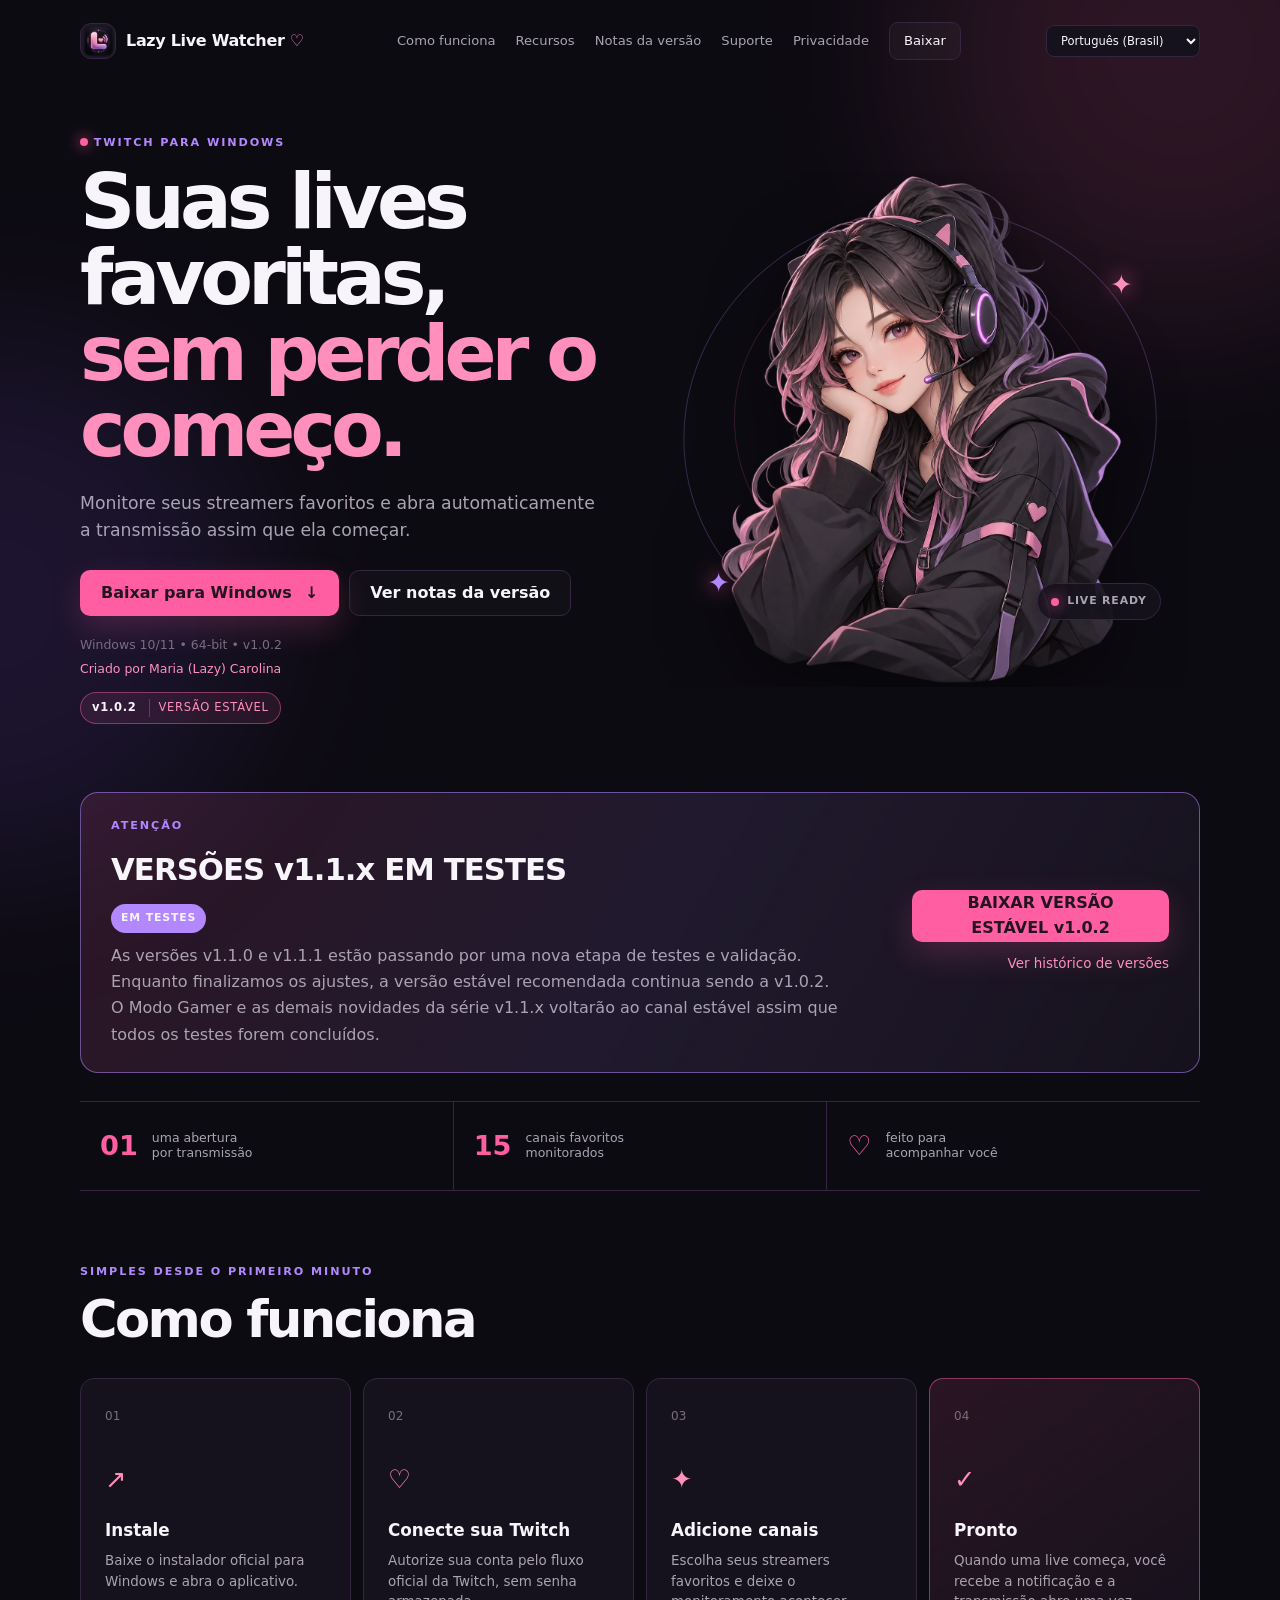
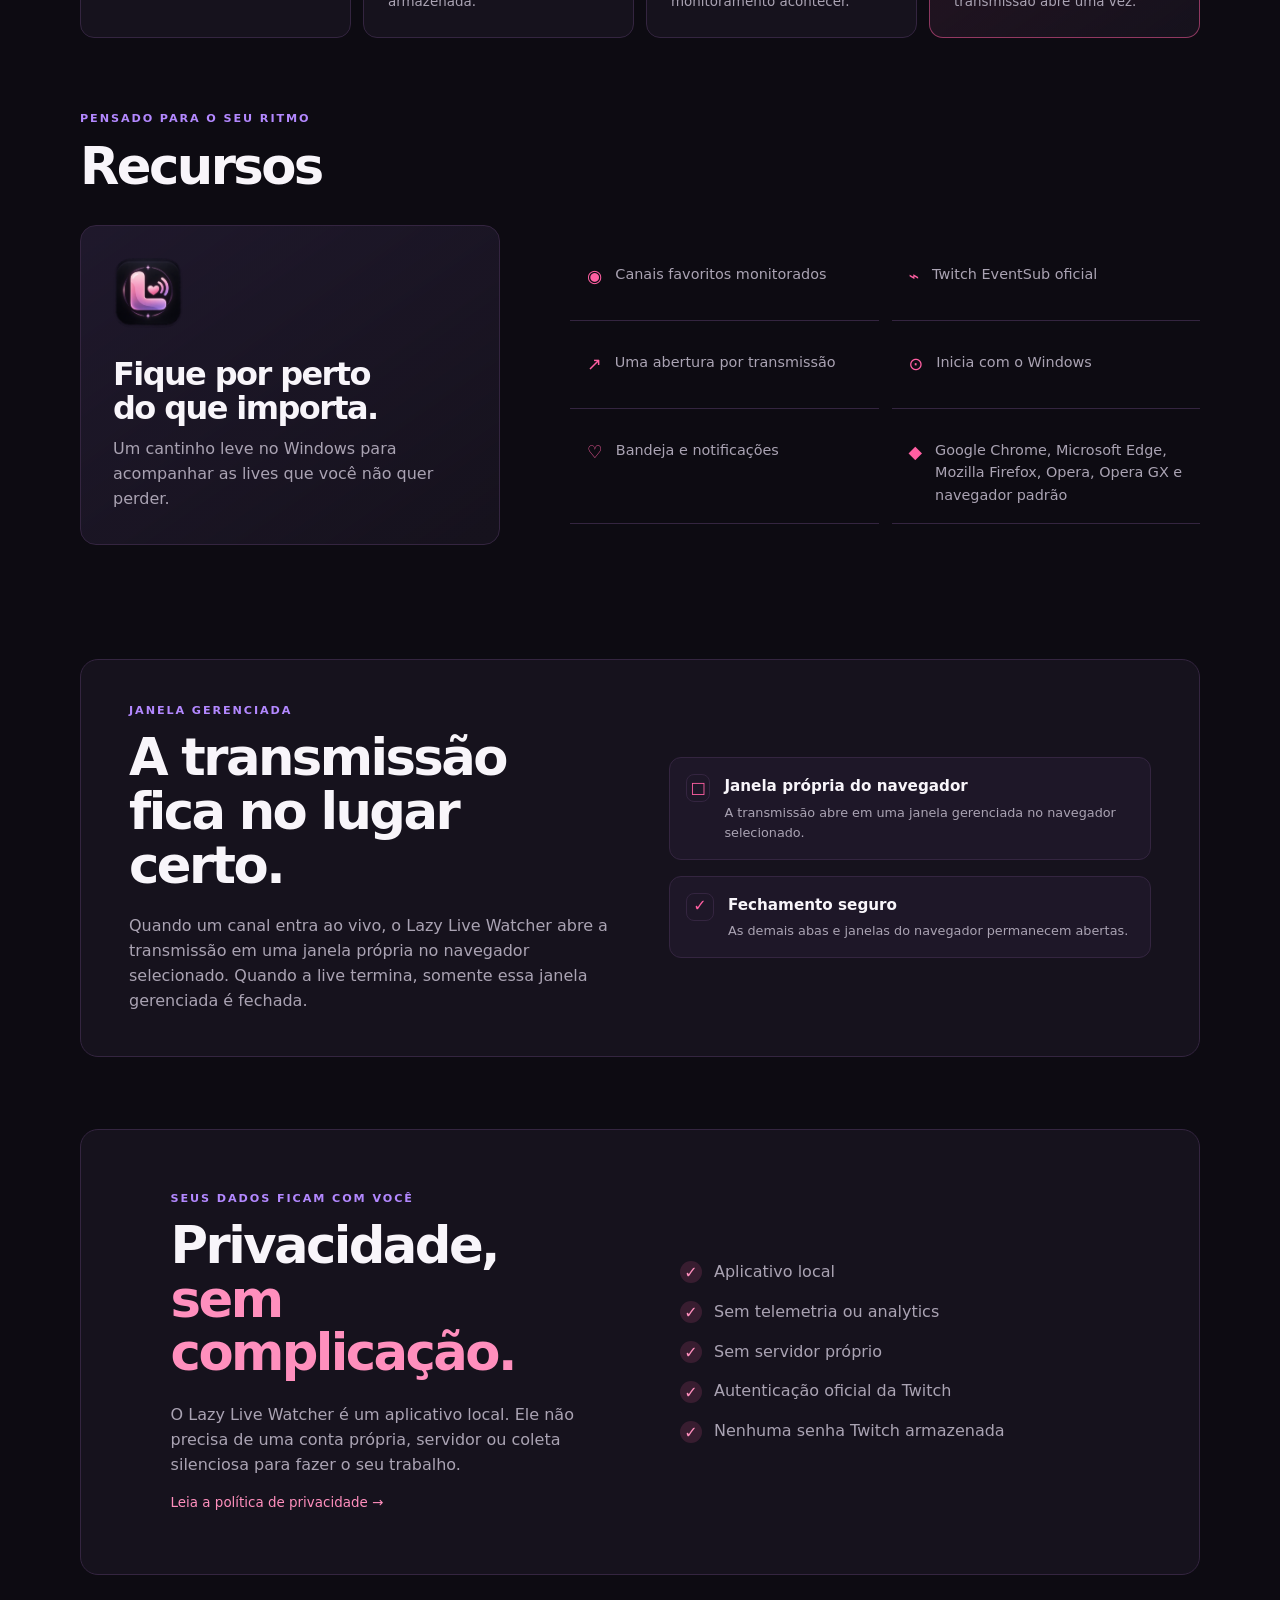
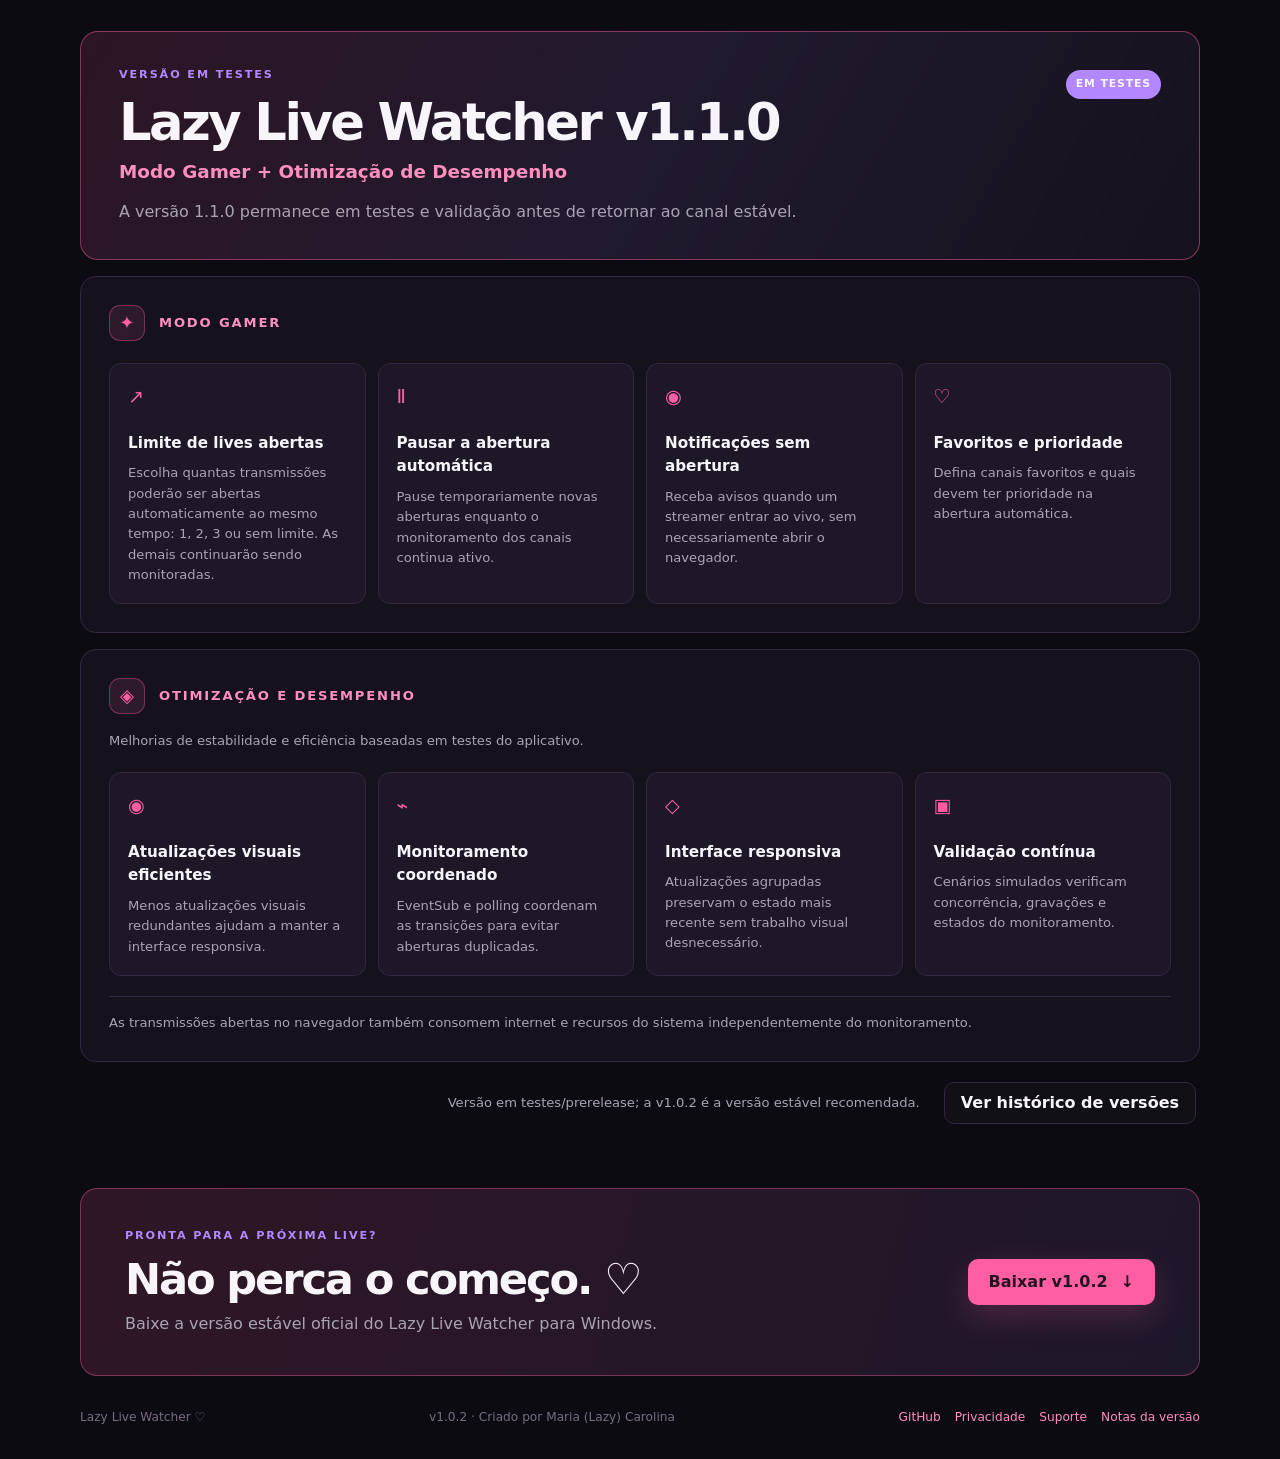
==== commit 4db8dae2: "site: restore v1.0.2 stable distribution notice" ====
--- a/index.html
+++ b/index.html
@@ -12,8 +12,8 @@
   <meta property="og:image" content="https://lazyswit.github.io/lazy-live-watcher/mascot.png">
   <title>Lazy Live Watcher ♡</title>
   <link rel="icon" href="favicon.ico">
-  <link rel="stylesheet" href="styles.css?v=release-v1.1.0">
-  <script src="site.js?v=release-v1.1.0" defer></script>
+  <link rel="stylesheet" href="styles.css?v=stable-v1.0.2">
+  <script src="site.js?v=stable-v1.0.2" defer></script>
 </head>
 <body>
   <div class="ambient ambient-one" aria-hidden="true"></div>
@@ -22,21 +22,22 @@
     <a class="brand" href="index.html" aria-label="Lazy Live Watcher — início"><span class="brand-mark"><img src="logo.png" alt=""></span><span>Lazy Live Watcher <span class="heart">♡</span></span></a>
     <div class="header-tools">
       <nav aria-label="Navegação principal">
-        <a href="index.html#como-funciona" data-i18n="nav.how">Como funciona</a><a href="index.html#recursos" data-i18n="nav.features">Recursos</a><a href="changelog.html" data-i18n="nav.releases">Notas da versão</a><a href="support.html" data-i18n="nav.support">Suporte</a><a href="privacy.html" data-i18n="nav.privacy">Privacidade</a><a class="nav-download" href="https://github.com/lazyswit/lazy-live-watcher/releases/download/v1.1.0/LazyLiveWatcher-Setup-1.1.0.exe" data-i18n="nav.download">Baixar</a>
+        <a href="index.html#como-funciona" data-i18n="nav.how">Como funciona</a><a href="index.html#recursos" data-i18n="nav.features">Recursos</a><a href="changelog.html" data-i18n="nav.releases">Notas da versão</a><a href="support.html" data-i18n="nav.support">Suporte</a><a href="privacy.html" data-i18n="nav.privacy">Privacidade</a><a class="nav-download" href="https://github.com/lazyswit/lazy-live-watcher/releases/download/v1.0.2/LazyLiveWatcher-Setup-1.0.2.exe" data-i18n="nav.download">Baixar</a>
       </nav>
       <label class="language-picker"><span class="sr-only" data-i18n="language.label">Idioma</span><select data-language aria-label="Idioma"><option value="pt-BR">Português (Brasil)</option><option value="en-US">English</option><option value="es-419">Español (Latinoamérica)</option></select></label>
     </div>
   </header>
   <main id="top">
-    <section class="hero shell"><div class="hero-copy"><p class="eyebrow"><span class="dot"></span> <span data-i18n="hero.eyebrow">TWITCH PARA WINDOWS</span></p><h1 data-i18n="hero.title">Suas lives favoritas,<br><em>sem perder o começo.</em></h1><p class="hero-text" data-i18n="hero.text">Monitore seus streamers favoritos e abra automaticamente a transmissão assim que ela começar.</p><div class="hero-actions"><a class="button primary" href="https://github.com/lazyswit/lazy-live-watcher/releases/download/v1.1.0/LazyLiveWatcher-Setup-1.1.0.exe"><span data-i18n="hero.download">Baixar para Windows</span> <span aria-hidden="true">↓</span></a><a class="button ghost" href="changelog.html" data-i18n="hero.notes">Ver notas da versão</a></div><p class="platform" data-i18n="hero.platform">Windows 10/11 • 64-bit • v1.1.0</p><p class="credit">Criado por Maria (Lazy) Carolina</p><span class="current-release-badge"><strong>v1.1.0</strong><span data-i18n="roadmap.status">PUBLICADA</span></span></div><div class="hero-art" aria-label="Mascote original do Lazy Live Watcher"><div class="art-ring ring-one"></div><div class="art-ring ring-two"></div><span class="spark spark-one" aria-hidden="true">✦</span><span class="spark spark-two" aria-hidden="true">✦</span><img src="mascot.png" alt="Mascote gamer do Lazy Live Watcher"><div class="live-badge"><span class="dot"></span> <span data-i18n="hero.badge">LIVE READY</span></div></div></section>
+    <section class="hero shell"><div class="hero-copy"><p class="eyebrow"><span class="dot"></span> <span data-i18n="hero.eyebrow">TWITCH PARA WINDOWS</span></p><h1 data-i18n="hero.title">Suas lives favoritas,<br><em>sem perder o começo.</em></h1><p class="hero-text" data-i18n="hero.text">Monitore seus streamers favoritos e abra automaticamente a transmissão assim que ela começar.</p><div class="hero-actions"><a class="button primary" href="https://github.com/lazyswit/lazy-live-watcher/releases/download/v1.0.2/LazyLiveWatcher-Setup-1.0.2.exe"><span data-i18n="hero.download">Baixar para Windows</span> <span aria-hidden="true">↓</span></a><a class="button ghost" href="changelog.html" data-i18n="hero.notes">Ver notas da versão</a></div><p class="platform" data-i18n="hero.platform">Windows 10/11 • 64-bit • v1.0.2</p><p class="credit">Criado por Maria (Lazy) Carolina</p><span class="current-release-badge"><strong>v1.0.2</strong><span data-i18n="stable.status">VERSÃO ESTÁVEL</span></span></div><div class="hero-art" aria-label="Mascote original do Lazy Live Watcher"><div class="art-ring ring-one"></div><div class="art-ring ring-two"></div><span class="spark spark-one" aria-hidden="true">✦</span><span class="spark spark-two" aria-hidden="true">✦</span><img src="mascot.png" alt="Mascote gamer do Lazy Live Watcher"><div class="live-badge"><span class="dot"></span> <span data-i18n="hero.badge">LIVE READY</span></div></div></section>
+    <section class="testing-banner shell" aria-labelledby="testing-banner-title"><div class="testing-banner-copy"><p class="eyebrow" data-i18n="testing.eyebrow">ATENÇÃO</p><h2 id="testing-banner-title" data-i18n="testing.title">VERSÕES v1.1.x EM TESTES</h2><span class="badge soon" data-i18n="testing.badge">EM TESTES</span><p data-i18n="testing.text">As versões v1.1.0 e v1.1.1 estão passando por uma nova etapa de testes e validação.<br>Enquanto finalizamos os ajustes, a versão estável recomendada continua sendo a v1.0.2.<br>O Modo Gamer e as demais novidades da série v1.1.x voltarão ao canal estável assim que todos os testes forem concluídos.</p></div><div class="testing-banner-actions"><a class="button primary" href="https://github.com/lazyswit/lazy-live-watcher/releases/download/v1.0.2/LazyLiveWatcher-Setup-1.0.2.exe" data-i18n="testing.download">BAIXAR VERSÃO ESTÁVEL v1.0.2</a><a class="text-link" href="changelog.html" data-i18n="testing.history">Ver histórico de versões</a></div></section>
     <section class="trust-strip shell" aria-label="Resumo do aplicativo"><div><strong>01</strong><span data-i18n="trust.one">uma abertura<br>por transmissão</span></div><div><strong>15</strong><span data-i18n="trust.two">canais<br>monitorados</span></div><div><strong>♡</strong><span data-i18n="trust.three">feito para<br>acompanhar você</span></div></section>
     <section class="section shell" id="como-funciona"><div class="section-heading"><p class="eyebrow" data-i18n="how.eyebrow">SIMPLES DESDE O PRIMEIRO MINUTO</p><h2 data-i18n="how.title">Como funciona</h2></div><div class="steps"><article class="step-card"><span class="step-number">01</span><span class="step-icon">↗</span><h3 data-i18n="how.install.title">Instale</h3><p data-i18n="how.install.text">Baixe o instalador oficial para Windows e abra o aplicativo.</p></article><article class="step-card"><span class="step-number">02</span><span class="step-icon">♡</span><h3 data-i18n="how.connect.title">Conecte sua Twitch</h3><p data-i18n="how.connect.text">Autorize sua conta pelo fluxo oficial da Twitch, sem senha armazenada.</p></article><article class="step-card"><span class="step-number">03</span><span class="step-icon">✦</span><h3 data-i18n="how.add.title">Adicione canais</h3><p data-i18n="how.add.text">Escolha seus streamers favoritos e deixe o monitoramento acontecer.</p></article><article class="step-card featured"><span class="step-number">04</span><span class="step-icon">✓</span><h3 data-i18n="how.ready.title">Pronto</h3><p data-i18n="how.ready.text">Quando uma live começa, você recebe a notificação e a transmissão abre uma vez.</p></article></div></section>
     <section class="section feature-section shell" id="recursos"><div class="section-heading"><p class="eyebrow" data-i18n="features.eyebrow">PENSADO PARA O SEU RITMO</p><h2 data-i18n="features.title">Recursos</h2></div><div class="feature-layout"><div class="feature-intro"><img src="logo.png" alt="Logo Lazy Live Watcher" class="feature-logo"><h3 data-i18n="features.intro.title">Fique por perto<br>do que importa.</h3><p data-i18n="features.intro.text">Um cantinho leve no Windows para acompanhar as lives que você não quer perder.</p></div><div class="feature-grid"><div class="feature-item"><span>◉</span><p data-i18n="features.channels">Vários canais monitorados</p></div><div class="feature-item"><span>⌁</span><p data-i18n="features.eventsub">Twitch EventSub oficial</p></div><div class="feature-item"><span>↗</span><p data-i18n="features.once">Uma abertura por transmissão</p></div><div class="feature-item"><span>⊙</span><p data-i18n="features.startup">Inicia com o Windows</p></div><div class="feature-item"><span>♡</span><p data-i18n="features.tray">Bandeja e notificações</p></div><div class="feature-item"><span>◆</span><p data-i18n="features.browsers">Chrome, Edge, Firefox, Opera, Opera GX e navegador padrão</p></div></div></div></section>
     <section class="section shell"><div class="split-card"><div><p class="eyebrow" data-i18n="managed.eyebrow">JANELA GERENCIADA</p><h2 data-i18n="managed.title">A transmissão fica no lugar certo.</h2><p data-i18n="managed.text">Quando um canal entra ao vivo, o Lazy Live Watcher abre a transmissão em uma janela própria no navegador selecionado. Quando a live termina, somente essa janela gerenciada é fechada.</p></div><div class="mode-list"><div><span class="mode-icon">□</span><div><strong data-i18n="modes.window.title">Janela própria do navegador</strong><p data-i18n="modes.window.text">A transmissão abre em uma janela gerenciada no navegador selecionado.</p></div></div><div><span class="mode-icon">✓</span><div><strong data-i18n="modes.managed.title">Fechamento seguro</strong><p data-i18n="modes.managed.text">As demais abas e janelas do navegador permanecem abertas.</p></div></div></div></div></section>
     <section class="privacy-section shell" id="privacidade"><div class="privacy-copy"><p class="eyebrow" data-i18n="privacy.eyebrow">SEUS DADOS FICAM COM VOCÊ</p><h2 data-i18n="privacy.title">Privacidade,<br><em>sem complicação.</em></h2><p data-i18n="privacy.text">O Lazy Live Watcher é um aplicativo local. Ele não precisa de uma conta própria, servidor ou coleta silenciosa para fazer o seu trabalho.</p><a class="text-link" href="privacy.html" data-i18n="privacy.more">Leia a política de privacidade →</a></div><div class="privacy-list"><div><span>✓</span><span data-i18n="privacy.local">Aplicativo local</span></div><div><span>✓</span><span data-i18n="privacy.noTracking">Sem telemetria ou analytics</span></div><div><span>✓</span><span data-i18n="privacy.noServer">Sem servidor próprio</span></div><div><span>✓</span><span data-i18n="privacy.official">Autenticação oficial da Twitch</span></div><div><span>✓</span><span data-i18n="privacy.noPassword">Nenhuma senha Twitch armazenada</span></div></div></section>
-    <section class="section shell roadmap-section" id="v1-1-0"><div class="roadmap-hero"><div><p class="eyebrow" data-i18n="roadmap.eyebrow">VERSÃO ATUAL</p><h2 data-i18n="roadmap.title">Lazy Live Watcher v1.1.0</h2><h3 data-i18n="roadmap.subtitle">Modo Gamer + Otimização de Desempenho</h3><p data-i18n="roadmap.intro">A versão 1.1.0 oferece mais controle sobre a abertura automática, maior estabilidade do monitoramento e um atualizador mais transparente.</p></div><span class="badge" data-i18n="roadmap.status">PUBLICADA</span></div><div class="roadmap-blocks"><div class="roadmap-block"><div class="roadmap-block-heading"><span class="roadmap-block-icon" aria-hidden="true">✦</span><h3 data-i18n="roadmap.block.gamer">MODO GAMER</h3></div><div class="roadmap-grid"><article class="roadmap-item"><span class="roadmap-icon" aria-hidden="true">↗</span><h4 data-i18n="roadmap.gamer.limit.title">Limite de lives abertas</h4><p data-i18n="roadmap.gamer.limit.text">Escolha quantas transmissões poderão ser abertas automaticamente ao mesmo tempo: 1, 2, 3 ou sem limite. As demais continuarão sendo monitoradas.</p></article><article class="roadmap-item"><span class="roadmap-icon" aria-hidden="true">Ⅱ</span><h4 data-i18n="roadmap.gamer.pause.title">Pausar a abertura automática</h4><p data-i18n="roadmap.gamer.pause.text">Pause temporariamente novas aberturas enquanto o monitoramento dos canais continua ativo.</p></article><article class="roadmap-item"><span class="roadmap-icon" aria-hidden="true">◉</span><h4 data-i18n="roadmap.gamer.notifications.title">Notificações sem abertura</h4><p data-i18n="roadmap.gamer.notifications.text">Receba avisos quando um streamer entrar ao vivo, sem necessariamente abrir o navegador.</p></article><article class="roadmap-item"><span class="roadmap-icon" aria-hidden="true">♡</span><h4 data-i18n="roadmap.gamer.priority.title">Favoritos e prioridade</h4><p data-i18n="roadmap.gamer.priority.text">Defina canais favoritos e quais devem ter prioridade na abertura automática.</p></article></div></div><div class="roadmap-block roadmap-performance"><div class="roadmap-block-heading"><span class="roadmap-block-icon" aria-hidden="true">◈</span><h3 data-i18n="roadmap.block.performance">OTIMIZAÇÃO E DESEMPENHO</h3></div><p class="roadmap-block-intro" data-i18n="roadmap.performance.intro">Melhorias de estabilidade e eficiência baseadas em testes do aplicativo.</p><div class="roadmap-grid"><article class="roadmap-item"><span class="roadmap-icon" aria-hidden="true">◉</span><h4 data-i18n="roadmap.performance.cpu.title">Atualizações visuais eficientes</h4><p data-i18n="roadmap.performance.cpu.text">Menos atualizações visuais redundantes ajudam a manter a interface responsiva.</p></article><article class="roadmap-item"><span class="roadmap-icon" aria-hidden="true">⌁</span><h4 data-i18n="roadmap.performance.monitoring.title">Monitoramento coordenado</h4><p data-i18n="roadmap.performance.monitoring.text">EventSub e polling coordenam as transições para evitar aberturas duplicadas.</p></article><article class="roadmap-item"><span class="roadmap-icon" aria-hidden="true">◇</span><h4 data-i18n="roadmap.performance.ui.title">Interface responsiva</h4><p data-i18n="roadmap.performance.ui.text">Atualizações agrupadas preservam o estado mais recente sem trabalho visual desnecessário.</p></article><article class="roadmap-item"><span class="roadmap-icon" aria-hidden="true">▣</span><h4 data-i18n="roadmap.performance.tests.title">Validação contínua</h4><p data-i18n="roadmap.performance.tests.text">Cenários simulados verificam concorrência, gravações e estados do monitoramento.</p></article></div><p class="roadmap-note" data-i18n="roadmap.performance.note">As transmissões abertas no navegador também consomem internet e recursos do sistema independentemente do monitoramento do Lazy Live Watcher.</p></div></div><div class="roadmap-footer"><p data-i18n="roadmap.status.note">Versão pública disponível.</p><div class="roadmap-actions"><a class="button ghost" href="changelog.html" data-i18n="roadmap.changelog">Ver histórico de versões</a></div></div></section>
-    <section class="download-card shell"><div><p class="eyebrow" data-i18n="download.eyebrow">PRONTA PARA A PRÓXIMA LIVE?</p><h2 data-i18n="download.title">Não perca o começo. ♡</h2><p data-i18n="download.text">Baixe a versão pública oficial do Lazy Live Watcher para Windows.</p></div><a class="button primary" href="https://github.com/lazyswit/lazy-live-watcher/releases/download/v1.1.0/LazyLiveWatcher-Setup-1.1.0.exe"><span data-i18n="download.button">Baixar v1.1.0</span> <span aria-hidden="true">↓</span></a></section>
+    <section class="section shell roadmap-section" id="v1-1-0"><div class="roadmap-hero"><div><p class="eyebrow" data-i18n="roadmap.eyebrow">VERSÃO EM TESTES</p><h2 data-i18n="roadmap.title">Lazy Live Watcher v1.1.0</h2><h3 data-i18n="roadmap.subtitle">Modo Gamer + Otimização de Desempenho</h3><p data-i18n="roadmap.intro">A versão 1.1.0 permanece em testes e validação antes de retornar ao canal estável.</p></div><span class="badge soon" data-i18n="roadmap.status">EM TESTES</span></div><div class="roadmap-blocks"><div class="roadmap-block"><div class="roadmap-block-heading"><span class="roadmap-block-icon" aria-hidden="true">✦</span><h3 data-i18n="roadmap.block.gamer">MODO GAMER</h3></div><div class="roadmap-grid"><article class="roadmap-item"><span class="roadmap-icon" aria-hidden="true">↗</span><h4 data-i18n="roadmap.gamer.limit.title">Limite de lives abertas</h4><p data-i18n="roadmap.gamer.limit.text">Escolha quantas transmissões poderão ser abertas automaticamente ao mesmo tempo: 1, 2, 3 ou sem limite. As demais continuarão sendo monitoradas.</p></article><article class="roadmap-item"><span class="roadmap-icon" aria-hidden="true">Ⅱ</span><h4 data-i18n="roadmap.gamer.pause.title">Pausar a abertura automática</h4><p data-i18n="roadmap.gamer.pause.text">Pause temporariamente novas aberturas enquanto o monitoramento dos canais continua ativo.</p></article><article class="roadmap-item"><span class="roadmap-icon" aria-hidden="true">◉</span><h4 data-i18n="roadmap.gamer.notifications.title">Notificações sem abertura</h4><p data-i18n="roadmap.gamer.notifications.text">Receba avisos quando um streamer entrar ao vivo, sem necessariamente abrir o navegador.</p></article><article class="roadmap-item"><span class="roadmap-icon" aria-hidden="true">♡</span><h4 data-i18n="roadmap.gamer.priority.title">Favoritos e prioridade</h4><p data-i18n="roadmap.gamer.priority.text">Defina canais favoritos e quais devem ter prioridade na abertura automática.</p></article></div></div><div class="roadmap-block roadmap-performance"><div class="roadmap-block-heading"><span class="roadmap-block-icon" aria-hidden="true">◈</span><h3 data-i18n="roadmap.block.performance">OTIMIZAÇÃO E DESEMPENHO</h3></div><p class="roadmap-block-intro" data-i18n="roadmap.performance.intro">Melhorias de estabilidade e eficiência baseadas em testes do aplicativo.</p><div class="roadmap-grid"><article class="roadmap-item"><span class="roadmap-icon" aria-hidden="true">◉</span><h4 data-i18n="roadmap.performance.cpu.title">Atualizações visuais eficientes</h4><p data-i18n="roadmap.performance.cpu.text">Menos atualizações visuais redundantes ajudam a manter a interface responsiva.</p></article><article class="roadmap-item"><span class="roadmap-icon" aria-hidden="true">⌁</span><h4 data-i18n="roadmap.performance.monitoring.title">Monitoramento coordenado</h4><p data-i18n="roadmap.performance.monitoring.text">EventSub e polling coordenam as transições para evitar aberturas duplicadas.</p></article><article class="roadmap-item"><span class="roadmap-icon" aria-hidden="true">◇</span><h4 data-i18n="roadmap.performance.ui.title">Interface responsiva</h4><p data-i18n="roadmap.performance.ui.text">Atualizações agrupadas preservam o estado mais recente sem trabalho visual desnecessário.</p></article><article class="roadmap-item"><span class="roadmap-icon" aria-hidden="true">▣</span><h4 data-i18n="roadmap.performance.tests.title">Validação contínua</h4><p data-i18n="roadmap.performance.tests.text">Cenários simulados verificam concorrência, gravações e estados do monitoramento.</p></article></div><p class="roadmap-note" data-i18n="roadmap.performance.note">As transmissões abertas no navegador também consomem internet e recursos do sistema independentemente do monitoramento do Lazy Live Watcher.</p></div></div><div class="roadmap-footer"><p data-i18n="roadmap.status.note">Versão em testes/prerelease; a v1.0.2 é a versão estável recomendada.</p><div class="roadmap-actions"><a class="button ghost" href="changelog.html" data-i18n="roadmap.changelog">Ver histórico de versões</a></div></div></section>
+    <section class="download-card shell"><div><p class="eyebrow" data-i18n="download.eyebrow">PRONTA PARA A PRÓXIMA LIVE?</p><h2 data-i18n="download.title">Não perca o começo. ♡</h2><p data-i18n="download.text">Baixe a versão estável oficial do Lazy Live Watcher para Windows.</p></div><a class="button primary" href="https://github.com/lazyswit/lazy-live-watcher/releases/download/v1.0.2/LazyLiveWatcher-Setup-1.0.2.exe"><span data-i18n="download.button">Baixar v1.0.2</span> <span aria-hidden="true">↓</span></a></section>
   </main>
-  <footer class="site-footer shell"><span>Lazy Live Watcher ♡</span><span>v1.1.0 · Criado por Maria (Lazy) Carolina</span><span class="footer-links"><a href="https://github.com/lazyswit/lazy-live-watcher">GitHub</a><a href="privacy.html" data-i18n="nav.privacy">Privacidade</a><a href="support.html" data-i18n="nav.support">Suporte</a><a href="changelog.html" data-i18n="nav.releases">Notas da versão</a></span></footer>
+  <footer class="site-footer shell"><span>Lazy Live Watcher ♡</span><span>v1.0.2 · Criado por Maria (Lazy) Carolina</span><span class="footer-links"><a href="https://github.com/lazyswit/lazy-live-watcher">GitHub</a><a href="privacy.html" data-i18n="nav.privacy">Privacidade</a><a href="support.html" data-i18n="nav.support">Suporte</a><a href="changelog.html" data-i18n="nav.releases">Notas da versão</a></span></footer>
 </body>
 </html>
--- a/styles.css
+++ b/styles.css
@@ -9,3 +9,5 @@
 @media(max-width:1000px){nav{gap:13px}.hero{min-height:530px}.steps{grid-template-columns:repeat(2,1fr)}.feature-layout{gap:35px}.release-columns{grid-template-columns:1fr 1fr}}@media(max-width:850px){:root{--shell:min(100% - 34px,680px)}.site-header{display:flex;align-items:flex-start;flex-direction:column}.header-tools{display:flex;width:100%;align-items:stretch;flex-direction:column;gap:12px}.header-tools nav{justify-content:center;gap:10px 14px}.language-picker{align-self:center}.header-tools nav a:not(.nav-download){display:inline}.hero{grid-template-columns:1fr;min-height:0;padding:55px 0 30px}.hero-copy{text-align:center}.hero-text{margin-inline:auto}.hero-actions{justify-content:center}.hero-art{min-height:390px}.hero-art>img{width:min(78%,350px)}.trust-strip>div{padding-inline:12px}.feature-layout,.privacy-section,.split-card{grid-template-columns:1fr;gap:32px}.privacy-section{padding:34px 27px}.split-card{padding:32px 26px}.content-grid{grid-template-columns:1fr}.content-card.wide{grid-column:auto}.faq-grid{grid-template-columns:1fr}}@media(max-width:520px){:root{--shell:calc(100% - 28px)}.site-header{padding:17px 0}.brand{font-size:.9rem}.header-tools{gap:12px}.header-tools nav{font-size:.76rem;gap:8px 11px}.nav-download{padding:7px 11px}.language-picker{width:116px;min-width:116px}.language-picker select{width:116px!important;min-width:116px;max-width:100%}.hero{padding-top:40px}.hero h1{font-size:clamp(2.45rem,13vw,3.6rem)}.hero-text{font-size:.98rem}.hero-art{min-height:320px}.hero-art>img{width:min(83%,290px)}.ring-one{width:94%;height:94%}.ring-two{width:74%;height:74%}.live-badge{right:0;bottom:8%}.trust-strip{grid-template-columns:1fr}.trust-strip>div{min-height:62px;justify-content:center}.section{padding-top:58px}.steps,.feature-grid,.release-columns{grid-template-columns:1fr}.step-card{min-height:0}.feature-section{padding-bottom:48px}.download-card,.next-card{align-items:flex-start;flex-direction:column}.download-card{margin-top:48px;padding:28px 22px}.next-card{padding:26px 22px}.site-footer{align-items:flex-start;flex-direction:column;gap:9px;padding:24px 0}.page-hero{padding:48px 0 35px}.page-hero h1{font-size:clamp(2.4rem,12vw,3.5rem)}.content-card,.release-card{padding:24px 20px}.release-header{flex-direction:column}.badge{align-self:flex-start}}
 .roadmap-section{padding-top:56px}.roadmap-hero{display:flex;align-items:flex-start;justify-content:space-between;gap:30px;padding:34px 38px;border:1px solid rgba(255,95,162,.45);border-radius:18px;background:linear-gradient(120deg,rgba(255,95,162,.13),rgba(179,136,255,.12),var(--panel))}.roadmap-hero h2{margin-bottom:8px;font-size:clamp(2rem,4vw,3.4rem);line-height:1.05;letter-spacing:-.05em}.roadmap-hero h3{margin-bottom:14px;color:var(--pink-soft);font-size:1.15rem}.roadmap-hero p:not(.eyebrow){max-width:760px;margin:0;color:var(--muted)}.roadmap-hero .badge{margin-top:4px}.roadmap-blocks{display:grid;gap:16px;margin-top:16px}.roadmap-block{padding:28px;border:1px solid var(--line);border-radius:16px;background:var(--panel)}.roadmap-block-heading{display:flex;align-items:center;gap:14px;margin-bottom:22px}.roadmap-block-heading h3{margin:0;color:var(--pink-soft);font-size:.82rem;letter-spacing:.14em}.roadmap-block-icon{display:grid;place-items:center;width:36px;height:36px;border:1px solid rgba(255,95,162,.35);border-radius:11px;background:rgba(255,95,162,.1);color:var(--pink);font-size:1.15rem}.roadmap-grid{display:grid;grid-template-columns:repeat(4,1fr);gap:12px}.roadmap-item{min-height:178px;padding:18px;border:1px solid var(--line);border-radius:12px;background:var(--panel-2)}.roadmap-icon{display:block;margin-bottom:14px;color:var(--pink);font-size:1.2rem}.roadmap-item h4{margin-bottom:8px;font-size:.95rem}.roadmap-item p,.roadmap-block-intro,.roadmap-note,.roadmap-footer p{margin:0;color:var(--muted);font-size:.82rem}.roadmap-block-intro{max-width:760px;margin:-5px 0 20px}.roadmap-note{margin-top:20px;padding-top:16px;border-top:1px solid var(--line)}.roadmap-footer{display:flex;align-items:center;justify-content:flex-end;gap:24px;padding:20px 4px 0}.roadmap-actions{display:flex;flex-wrap:wrap;gap:10px}.roadmap-actions .button{min-height:42px;padding-inline:16px}@media(max-width:1000px){.roadmap-grid{grid-template-columns:repeat(2,1fr)}}@media(max-width:520px){.roadmap-hero,.roadmap-footer{flex-direction:column;align-items:flex-start}.roadmap-hero,.roadmap-block{padding:24px 20px}.roadmap-grid{grid-template-columns:1fr}.roadmap-actions{width:100%;flex-direction:column}.roadmap-actions .button{width:100%}}
 .hero-art{overflow:hidden}
+
+.testing-banner{display:flex;align-items:center;justify-content:space-between;gap:28px;margin:0 auto 28px;padding:24px 30px;border:1px solid rgba(179,136,255,.52);border-radius:18px;background:linear-gradient(120deg,rgba(255,95,162,.13),rgba(179,136,255,.12),var(--panel))}.testing-banner-copy{max-width:850px}.testing-banner h2{margin:8px 0 10px;font-size:clamp(1.3rem,2.4vw,2rem);letter-spacing:-.03em}.testing-banner .badge{margin-bottom:10px}.testing-banner-copy p:not(.eyebrow){margin:0;color:var(--muted);line-height:1.65}.testing-banner-actions{display:flex;align-items:flex-end;flex-direction:column;gap:12px;min-width:230px}.testing-banner-actions .button{width:100%;text-align:center}.testing-banner-actions .text-link{white-space:nowrap}@media(max-width:760px){.testing-banner{flex-direction:column;align-items:flex-start;padding:22px 20px}.testing-banner-actions{width:100%;align-items:stretch;min-width:0}.testing-banner-actions .text-link{text-align:center}}
